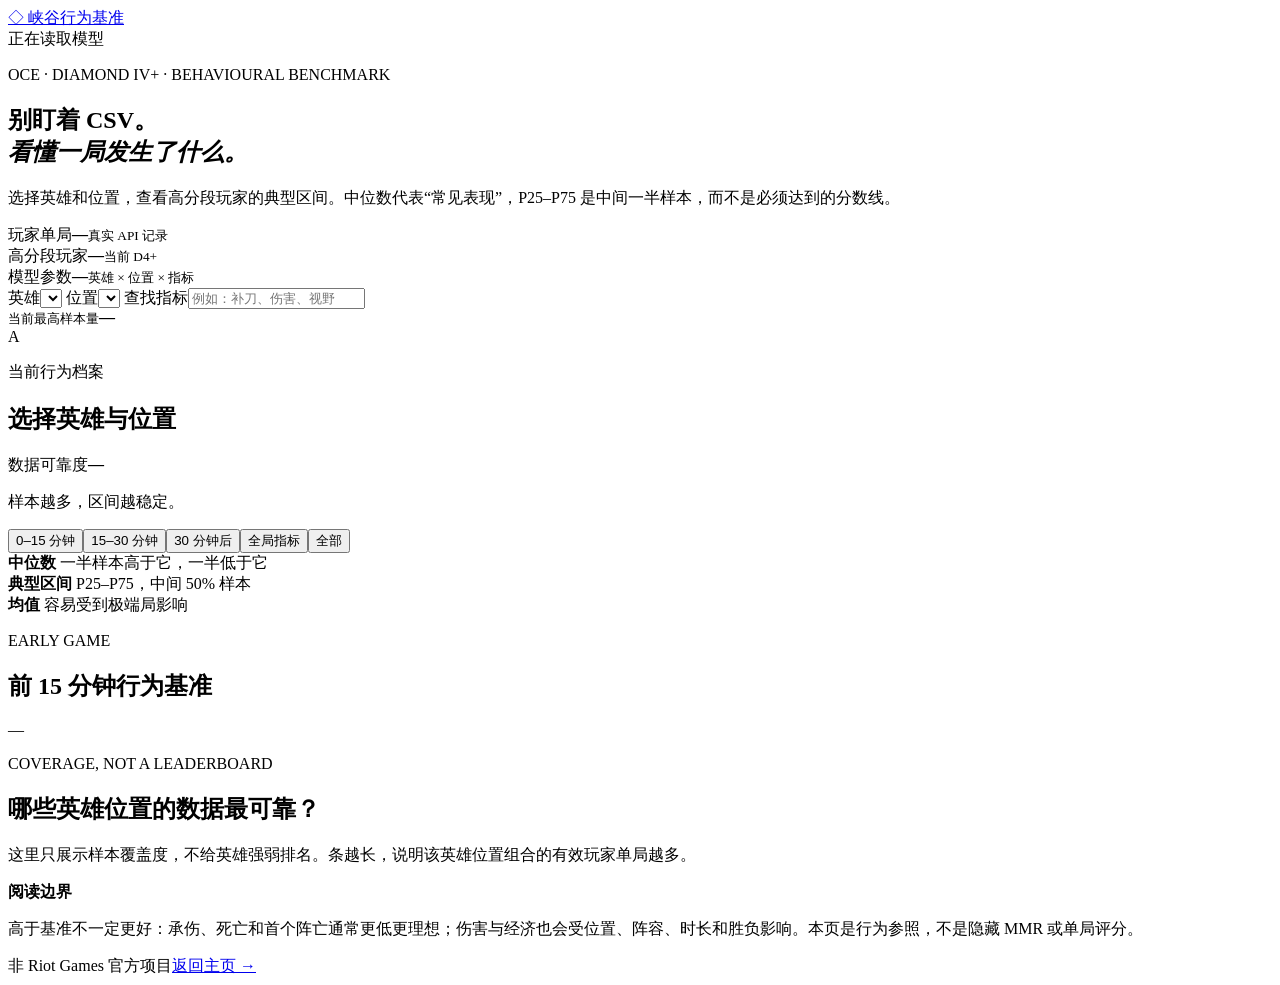
==== index.html @ 9cdf66e7 "Add index.html" ====
<!doctype html>
<html lang="zh-CN">
<head>
  <meta charset="utf-8">
  <meta name="viewport" content="width=device-width, initial-scale=1">
  <meta name="description" content="英雄联盟 OCE 钻石四以上玩家的英雄与位置行为基准可视化。">
  <title>峡谷行为基准｜高分段参数仪表盘</title>
  <link rel="preconnect" href="https://fonts.googleapis.com">
  <link rel="preconnect" href="https://fonts.gstatic.com" crossorigin>
  <link href="https://fonts.googleapis.com/css2?family=Noto+Sans+SC:wght@400;500;600;700;900&family=Space+Grotesk:wght@500;600;700&display=swap" rel="stylesheet">
  <link rel="stylesheet" href="styles.css">
</head>
<body>
  <header class="dash-header">
    <a class="dash-brand" href="#"><span>◇</span> 峡谷行为基准</a>
    <div class="dataset-state"><i></i><span id="datasetState">正在读取模型</span></div>
  </header>
  <main>
    <section class="dash-hero">
      <div>
        <p class="eyebrow">OCE · DIAMOND IV+ · BEHAVIOURAL BENCHMARK</p>
        <h1>别盯着 CSV。<br><em>看懂一局发生了什么。</em></h1>
        <p>选择英雄和位置，查看高分段玩家的典型区间。中位数代表“常见表现”，P25–P75 是中间一半样本，而不是必须达到的分数线。</p>
      </div>
      <div class="hero-stats">
        <article><span>玩家单局</span><strong id="rowCount">—</strong><small>真实 API 记录</small></article>
        <article><span>高分段玩家</span><strong id="playerCount">—</strong><small>当前 D4+</small></article>
        <article><span>模型参数</span><strong id="parameterCount">—</strong><small>英雄 × 位置 × 指标</small></article>
      </div>
    </section>
    <section class="control-shell" aria-label="模型筛选器">
      <label><span>英雄</span><select id="championSelect"></select></label>
      <label><span>位置</span><select id="roleSelect"></select></label>
      <label class="search-field"><span>查找指标</span><input id="metricSearch" type="search" placeholder="例如：补刀、伤害、视野"></label>
      <div class="sample-chip"><small>当前最高样本量</small><b id="sampleCount">—</b></div>
    </section>
    <section class="profile-shell">
      <div class="profile-title"><div class="champion-glyph" id="championGlyph">A</div><div><p>当前行为档案</p><h2 id="profileTitle">选择英雄与位置</h2></div></div>
      <div class="confidence-card"><div><span>数据可靠度</span><b id="confidenceLabel">—</b></div><div class="confidence-track"><i id="confidenceBar"></i></div><p id="confidenceText">样本越多，区间越稳定。</p></div>
      <div class="phase-nav" role="tablist">
        <button class="active" data-phase="early">0–15 分钟</button><button data-phase="mid">15–30 分钟</button><button data-phase="late">30 分钟后</button><button data-phase="global">全局指标</button><button data-phase="all">全部</button>
      </div>
    </section>
    <section class="explain-strip">
      <div><i class="median-key"></i><span><b>中位数</b> 一半样本高于它，一半低于它</span></div>
      <div><i class="range-key"></i><span><b>典型区间</b> P25–P75，中间 50% 样本</span></div>
      <div><i class="mean-key"></i><span><b>均值</b> 容易受到极端局影响</span></div>
    </section>
    <section class="metrics-section">
      <div class="section-head"><div><p class="eyebrow" id="phaseEyebrow">EARLY GAME</p><h2 id="phaseTitle">前 15 分钟行为基准</h2></div><span id="visibleMetricCount">—</span></div>
      <div class="empty-state" id="emptyState" hidden>这个英雄和位置暂时没有足够样本。换一个位置，或继续扩充数据。</div>
      <div class="metric-grid" id="metricGrid"></div>
      <button class="load-more" id="loadMore" type="button" hidden>显示更多指标</button>
    </section>
    <section class="coverage-section">
      <div class="section-head"><div><p class="eyebrow">COVERAGE, NOT A LEADERBOARD</p><h2>哪些英雄位置的数据最可靠？</h2></div></div>
      <p class="coverage-intro">这里只展示样本覆盖度，不给英雄强弱排名。条越长，说明该英雄位置组合的有效玩家单局越多。</p>
      <div class="coverage-list" id="coverageList"></div>
    </section>
    <aside class="boundary-note"><b>阅读边界</b><p>高于基准不一定更好：承伤、死亡和首个阵亡通常更低更理想；伤害与经济也会受位置、阵容、时长和胜负影响。本页是行为参照，不是隐藏 MMR 或单局评分。</p></aside>
  </main>
  <footer><span>非 Riot Games 官方项目</span><a href="https://115581748.github.io/">返回主页 →</a></footer>
  <script src="assets/model-data.js"></script>
  <script src="app.js"></script>
</body>
</html>
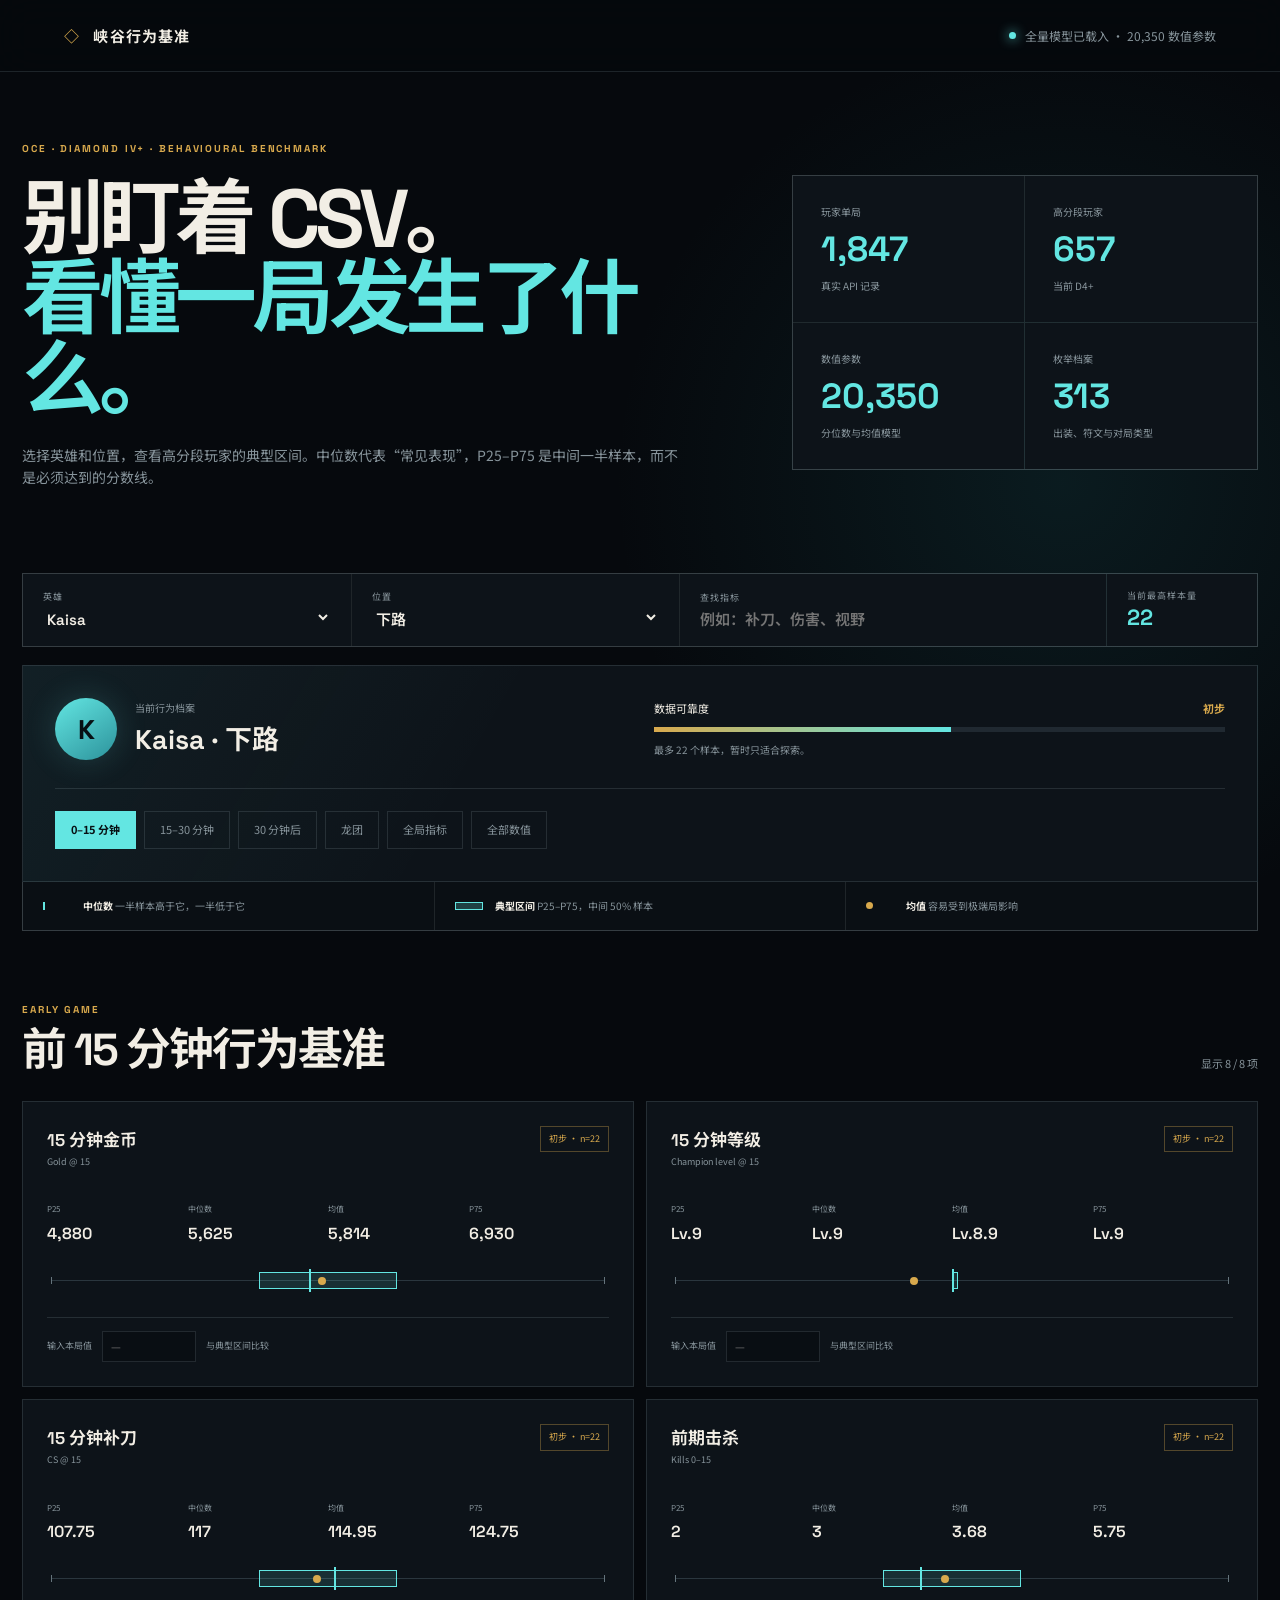
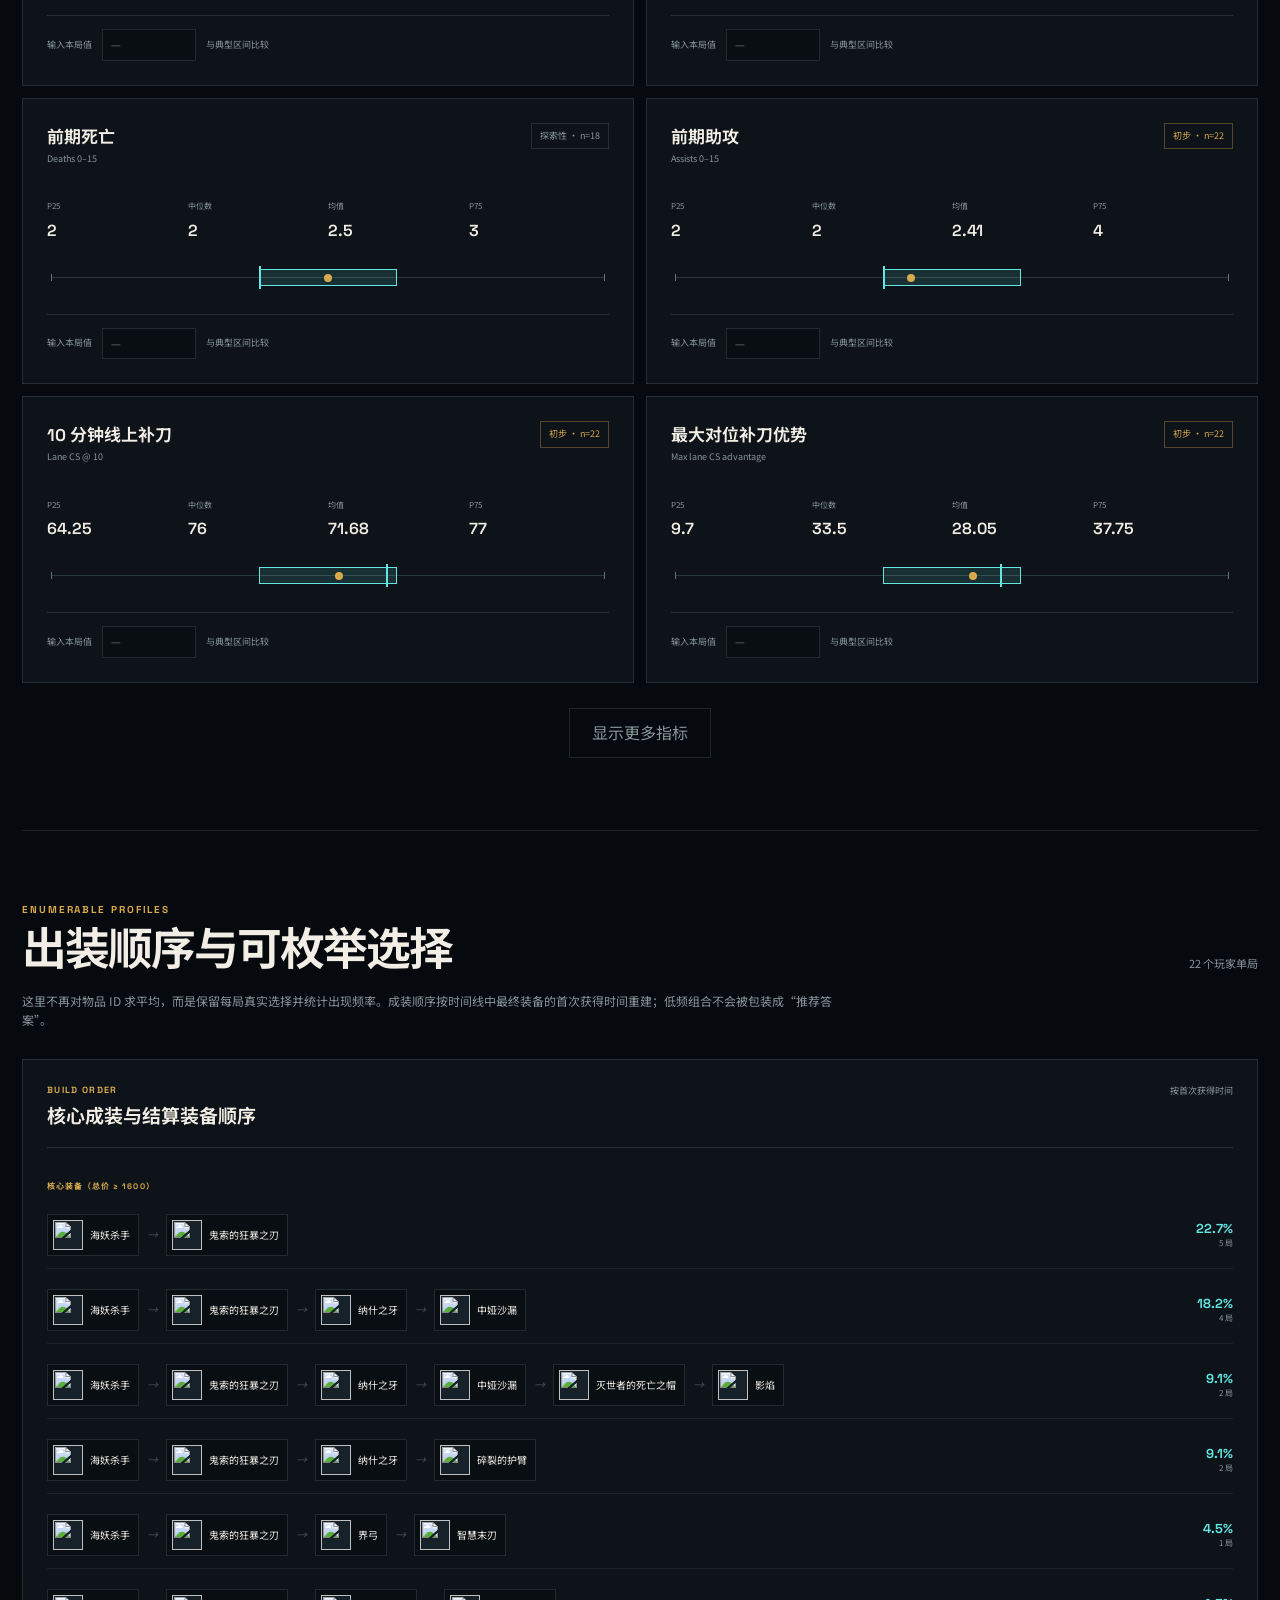
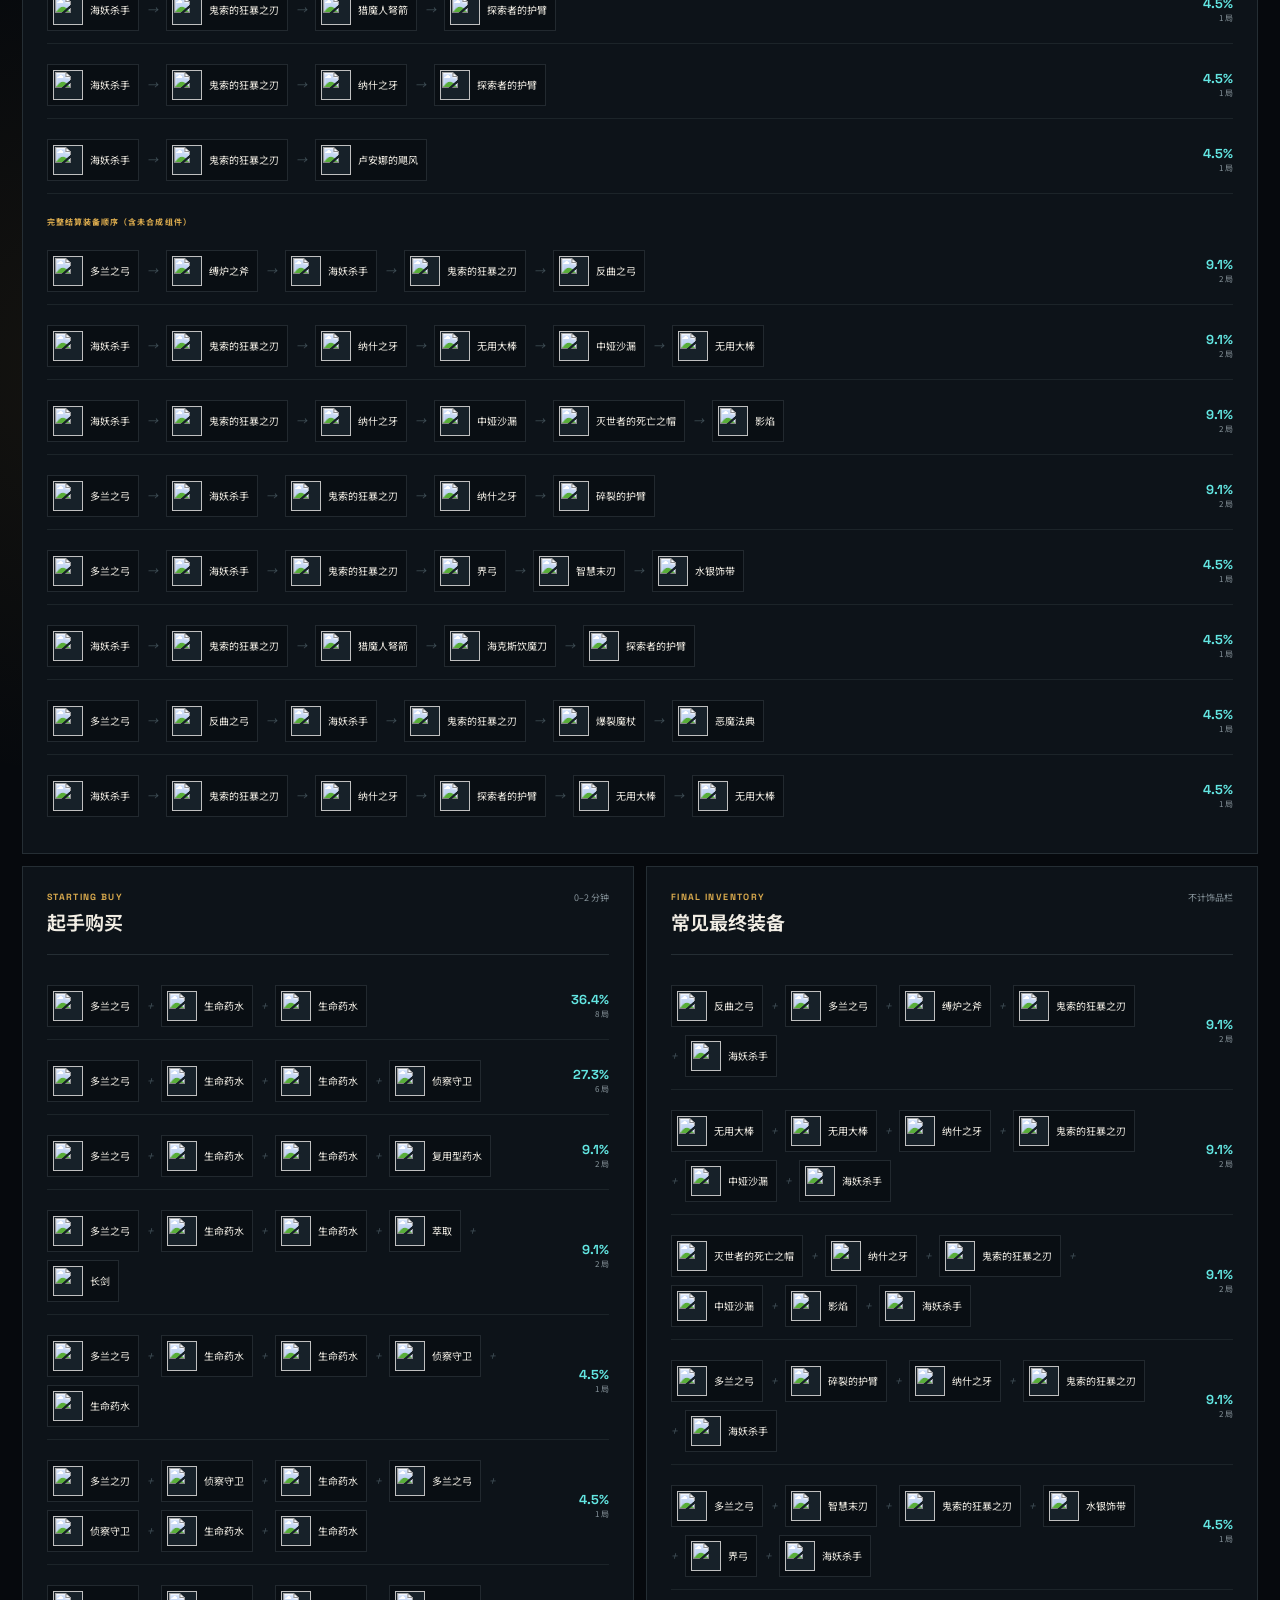
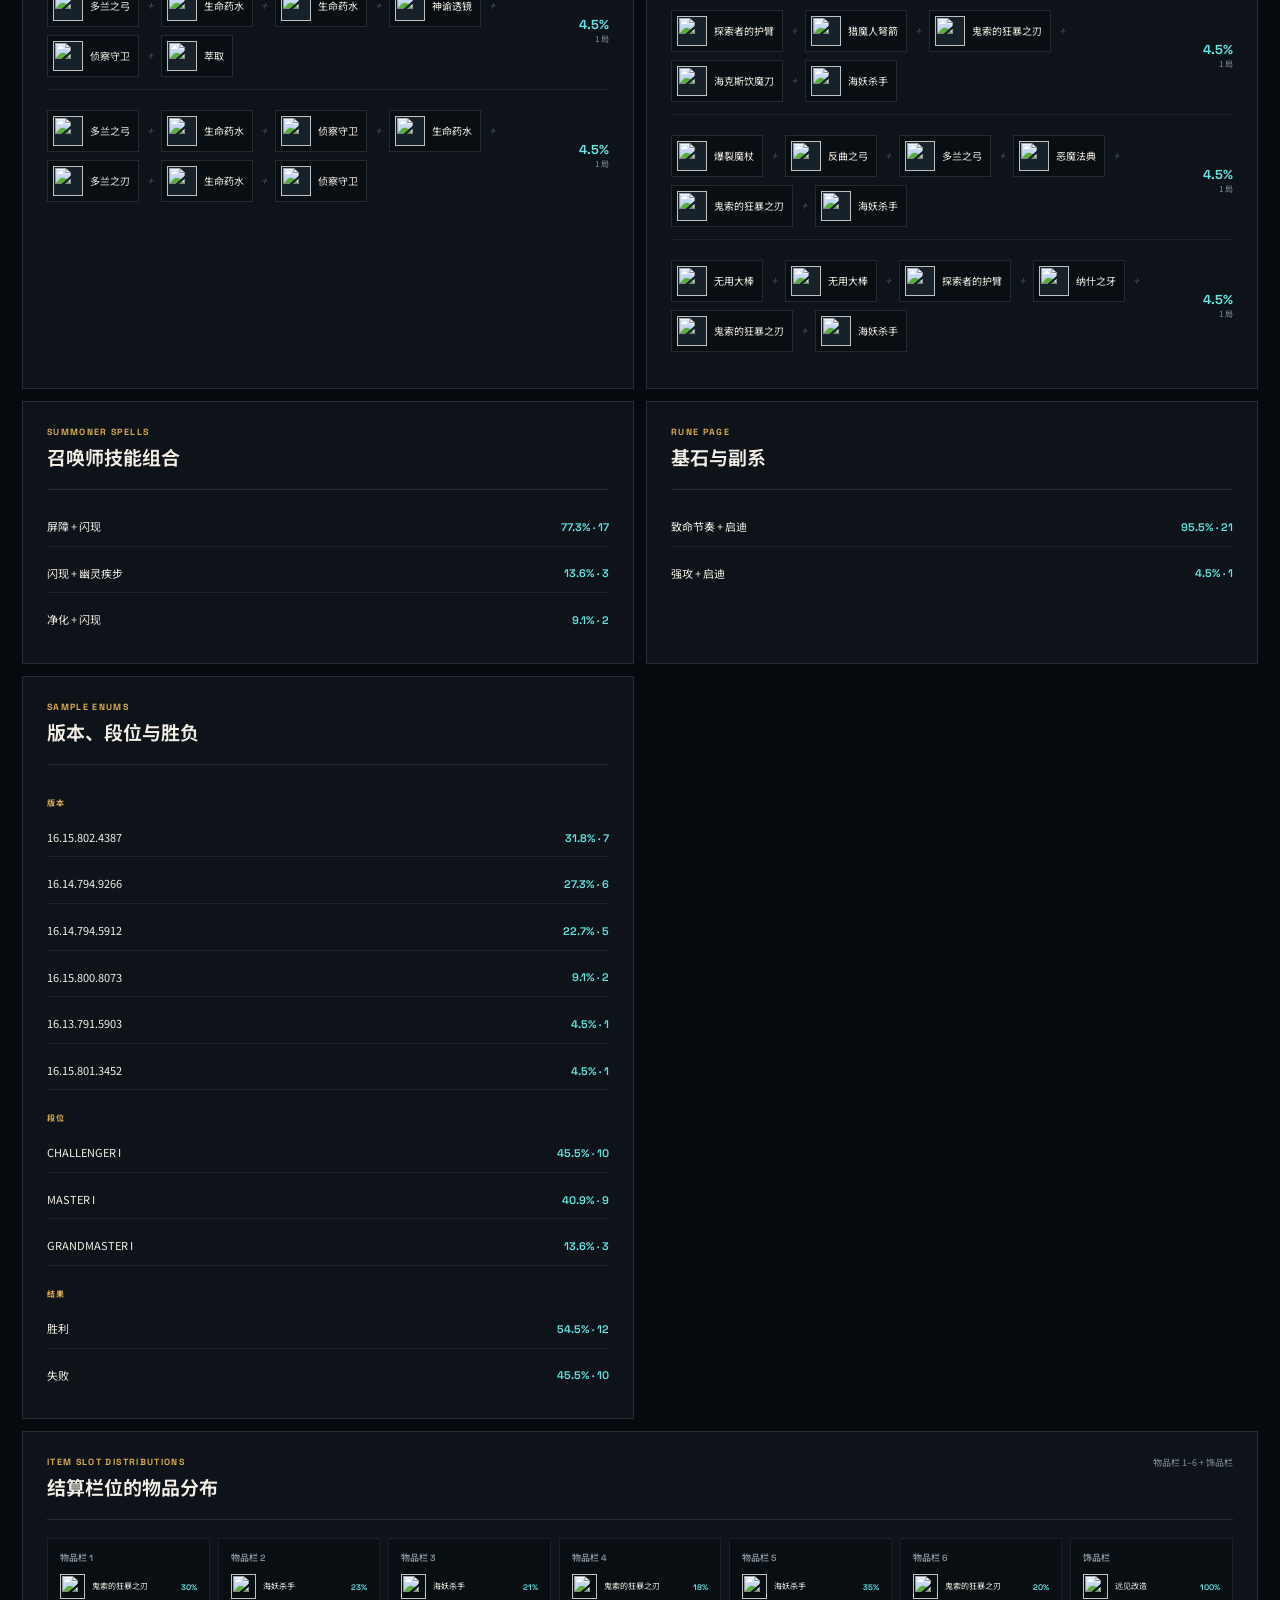
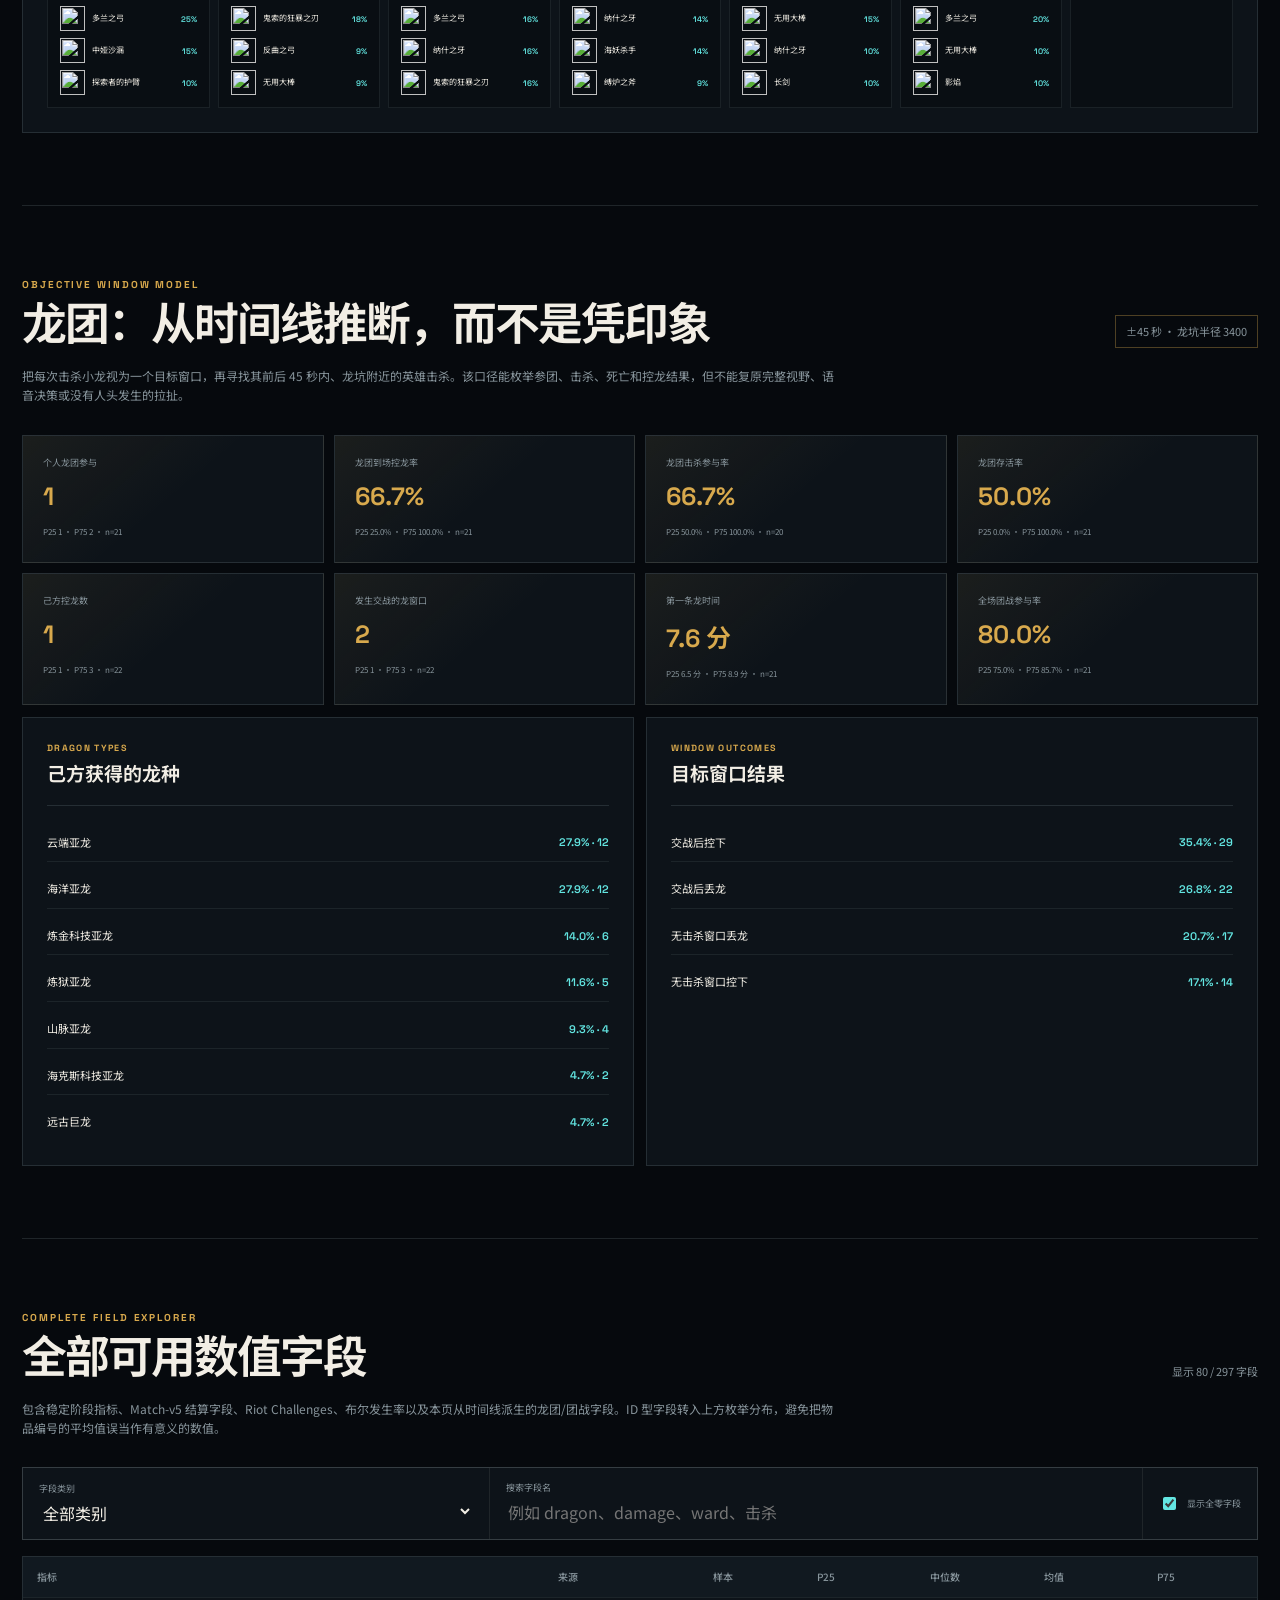
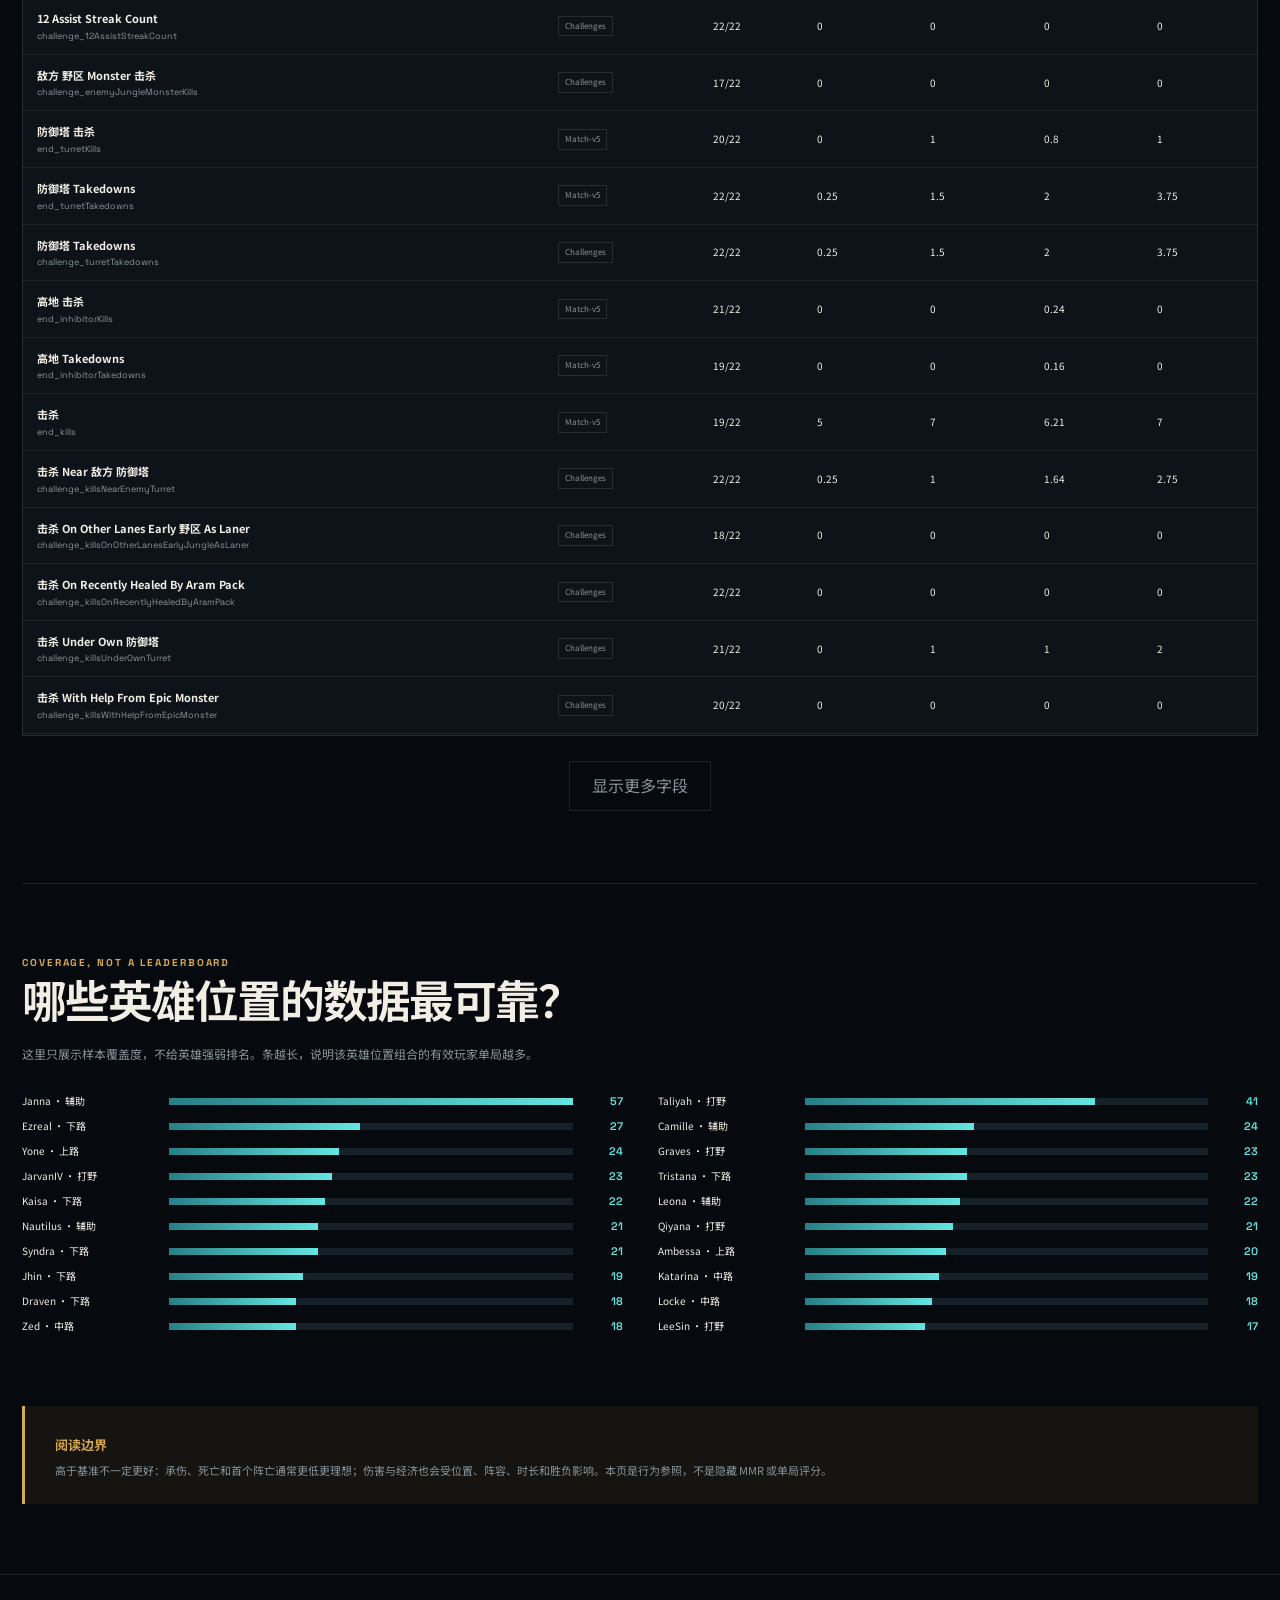
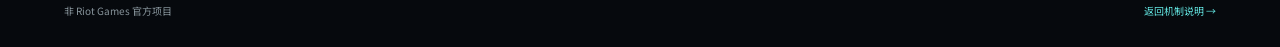
==== commit 9e0a3fd2: "Publish full model dashboard" ====
--- a/index.html
+++ b/index.html
@@ -9,10 +9,11 @@
   <link rel="preconnect" href="https://fonts.gstatic.com" crossorigin>
   <link href="https://fonts.googleapis.com/css2?family=Noto+Sans+SC:wght@400;500;600;700;900&family=Space+Grotesk:wght@500;600;700&display=swap" rel="stylesheet">
   <link rel="stylesheet" href="styles.css">
+  <link rel="stylesheet" href="model-dashboard-extras.css">
 </head>
 <body>
   <header class="dash-header">
-    <a class="dash-brand" href="#"><span>◇</span> 峡谷行为基准</a>
+    <a class="dash-brand" href="index.html"><span>◇</span> 峡谷行为基准</a>
     <div class="dataset-state"><i></i><span id="datasetState">正在读取模型</span></div>
   </header>
   <main>
@@ -25,7 +26,8 @@
       <div class="hero-stats">
         <article><span>玩家单局</span><strong id="rowCount">—</strong><small>真实 API 记录</small></article>
         <article><span>高分段玩家</span><strong id="playerCount">—</strong><small>当前 D4+</small></article>
-        <article><span>模型参数</span><strong id="parameterCount">—</strong><small>英雄 × 位置 × 指标</small></article>
+        <article><span>数值参数</span><strong id="parameterCount">—</strong><small>分位数与均值模型</small></article>
+        <article><span>枚举档案</span><strong id="enumProfileCount">—</strong><small>出装、符文与对局类型</small></article>
       </div>
     </section>
     <section class="control-shell" aria-label="模型筛选器">
@@ -38,7 +40,7 @@
       <div class="profile-title"><div class="champion-glyph" id="championGlyph">A</div><div><p>当前行为档案</p><h2 id="profileTitle">选择英雄与位置</h2></div></div>
       <div class="confidence-card"><div><span>数据可靠度</span><b id="confidenceLabel">—</b></div><div class="confidence-track"><i id="confidenceBar"></i></div><p id="confidenceText">样本越多，区间越稳定。</p></div>
       <div class="phase-nav" role="tablist">
-        <button class="active" data-phase="early">0–15 分钟</button><button data-phase="mid">15–30 分钟</button><button data-phase="late">30 分钟后</button><button data-phase="global">全局指标</button><button data-phase="all">全部</button>
+        <button class="active" data-phase="early">0–15 分钟</button><button data-phase="mid">15–30 分钟</button><button data-phase="late">30 分钟后</button><button data-phase="dragon">龙团</button><button data-phase="global">全局指标</button><button data-phase="all">全部数值</button>
       </div>
     </section>
     <section class="explain-strip">
@@ -52,6 +54,44 @@
       <div class="metric-grid" id="metricGrid"></div>
       <button class="load-more" id="loadMore" type="button" hidden>显示更多指标</button>
     </section>
+    <section class="insight-section build-section" id="builds">
+      <div class="section-head"><div><p class="eyebrow">ENUMERABLE PROFILES</p><h2>出装顺序与可枚举选择</h2></div><span id="enumerableCount">—</span></div>
+      <p class="section-intro">这里不再对物品 ID 求平均，而是保留每局真实选择并统计出现频率。成装顺序按时间线中最终装备的首次获得时间重建；低频组合不会被包装成“推荐答案”。</p>
+      <div class="enumerable-grid">
+        <article class="data-panel panel-wide"><div class="panel-heading"><div><span>BUILD ORDER</span><h3>核心成装与结算装备顺序</h3></div><small>按首次获得时间</small></div><div id="buildOrderPanel" class="sequence-list"></div></article>
+        <article class="data-panel"><div class="panel-heading"><div><span>STARTING BUY</span><h3>起手购买</h3></div><small>0–2 分钟</small></div><div id="starterPanel" class="sequence-list compact"></div></article>
+        <article class="data-panel"><div class="panel-heading"><div><span>FINAL INVENTORY</span><h3>常见最终装备</h3></div><small>不计饰品栏</small></div><div id="finalBuildPanel" class="sequence-list compact"></div></article>
+        <article class="data-panel"><div class="panel-heading"><div><span>SUMMONER SPELLS</span><h3>召唤师技能组合</h3></div></div><div id="summonerPanel" class="choice-list"></div></article>
+        <article class="data-panel"><div class="panel-heading"><div><span>RUNE PAGE</span><h3>基石与副系</h3></div></div><div id="runePanel" class="choice-list"></div></article>
+        <article class="data-panel"><div class="panel-heading"><div><span>SAMPLE ENUMS</span><h3>版本、段位与胜负</h3></div></div><div id="sampleEnumPanel" class="choice-list"></div></article>
+        <article class="data-panel panel-wide"><div class="panel-heading"><div><span>ITEM SLOT DISTRIBUTIONS</span><h3>结算栏位的物品分布</h3></div><small>物品栏 1–6 + 饰品栏</small></div><div id="itemSlotPanel" class="slot-grid"></div></article>
+      </div>
+    </section>
+    <section class="insight-section dragon-section" id="dragon-fights">
+      <div class="section-head"><div><p class="eyebrow">OBJECTIVE WINDOW MODEL</p><h2>龙团：从时间线推断，而不是凭印象</h2></div><span class="method-chip">±45 秒 · 龙坑半径 3400</span></div>
+      <p class="section-intro">把每次击杀小龙视为一个目标窗口，再寻找其前后 45 秒内、龙坑附近的英雄击杀。该口径能枚举参团、击杀、死亡和控龙结果，但不能复原完整视野、语音决策或没有人头发生的拉扯。</p>
+      <div id="dragonStatGrid" class="dragon-stat-grid"></div>
+      <div class="dragon-splits">
+        <article class="data-panel"><div class="panel-heading"><div><span>DRAGON TYPES</span><h3>己方获得的龙种</h3></div></div><div id="dragonTypePanel" class="choice-list"></div></article>
+        <article class="data-panel"><div class="panel-heading"><div><span>WINDOW OUTCOMES</span><h3>目标窗口结果</h3></div></div><div id="dragonOutcomePanel" class="choice-list"></div></article>
+      </div>
+    </section>
+    <section class="insight-section all-data-section" id="all-data">
+      <div class="section-head"><div><p class="eyebrow">COMPLETE FIELD EXPLORER</p><h2>全部可用数值字段</h2></div><span id="allMetricCount">—</span></div>
+      <p class="section-intro">包含稳定阶段指标、Match-v5 结算字段、Riot Challenges、布尔发生率以及本页从时间线派生的龙团/团战字段。ID 型字段转入上方枚举分布，避免把物品编号的平均值误当作有意义的数值。</p>
+      <div class="all-data-controls">
+        <label><span>字段类别</span><select id="metricCategory"></select></label>
+        <label><span>搜索字段名</span><input id="allMetricSearch" type="search" placeholder="例如 dragon、damage、ward、击杀"></label>
+        <label class="zero-toggle"><input id="showZeroMetrics" type="checkbox" checked><span>显示全零字段</span></label>
+      </div>
+      <div class="data-table-wrap">
+        <table class="data-table">
+          <thead><tr><th>指标</th><th>来源</th><th>样本</th><th>P25</th><th>中位数</th><th>均值</th><th>P75</th></tr></thead>
+          <tbody id="allMetricRows"></tbody>
+        </table>
+      </div>
+      <button class="load-more" id="allMetricMore" type="button" hidden>显示更多字段</button>
+    </section>
     <section class="coverage-section">
       <div class="section-head"><div><p class="eyebrow">COVERAGE, NOT A LEADERBOARD</p><h2>哪些英雄位置的数据最可靠？</h2></div></div>
       <p class="coverage-intro">这里只展示样本覆盖度，不给英雄强弱排名。条越长，说明该英雄位置组合的有效玩家单局越多。</p>
@@ -59,8 +99,9 @@
     </section>
     <aside class="boundary-note"><b>阅读边界</b><p>高于基准不一定更好：承伤、死亡和首个阵亡通常更低更理想；伤害与经济也会受位置、阵容、时长和胜负影响。本页是行为参照，不是隐藏 MMR 或单局评分。</p></aside>
   </main>
-  <footer><span>非 Riot Games 官方项目</span><a href="https://115581748.github.io/">返回主页 →</a></footer>
+  <footer><span>非 Riot Games 官方项目</span><a href="index.html">返回机制说明 →</a></footer>
   <script src="assets/model-data.js"></script>
+  <script src="assets/model-extras.js"></script>
   <script src="app.js"></script>
 </body>
 </html>
--- a/styles.css
+++ b/styles.css
@@ -0,0 +1 @@
+:root{--bg:#06090d;--panel:#0d1319;--ink:#f2eee5;--muted:#87949b;--line:rgba(199,222,226,.13);--cyan:#63e6e2;--gold:#d8a94d;--display:"Space Grotesk","Noto Sans SC",sans-serif;--body:"Noto Sans SC",sans-serif}*{box-sizing:border-box}html{scroll-behavior:smooth}body{margin:0;background:radial-gradient(circle at 83% 5%,rgba(30,110,115,.18),transparent 28rem),radial-gradient(circle at 8% 37%,rgba(198,143,46,.08),transparent 26rem),var(--bg);color:var(--ink);font-family:var(--body);line-height:1.6}button,input,select{font:inherit;color:inherit}a{color:inherit;text-decoration:none}.dash-header{height:72px;display:flex;align-items:center;justify-content:space-between;padding:0 clamp(22px,5vw,76px);border-bottom:1px solid var(--line);background:rgba(6,9,13,.82);backdrop-filter:blur(18px);position:sticky;top:0;z-index:20}.dash-brand{font:700 15px var(--display);letter-spacing:.08em}.dash-brand span{color:var(--gold);margin-right:8px}.dataset-state{display:flex;align-items:center;gap:9px;color:var(--muted);font-size:12px}.dataset-state i{width:7px;height:7px;background:var(--cyan);border-radius:50%;box-shadow:0 0 12px var(--cyan)}main{width:min(1280px,calc(100% - 44px));margin:auto}.dash-hero{min-height:440px;display:grid;grid-template-columns:1.2fr .8fr;align-items:center;gap:70px;padding:70px 0}.eyebrow{margin:0;color:var(--gold);font:700 10px var(--display);letter-spacing:.19em}.dash-hero h1{font:650 clamp(3.2rem,6.4vw,6.8rem)/.98 var(--display);letter-spacing:-.065em;margin:24px 0}.dash-hero h1 em{color:var(--cyan);font-style:normal}.dash-hero>div>p:last-child{max-width:660px;color:var(--muted);font-size:14px}.hero-stats{display:grid;grid-template-columns:repeat(2,1fr);gap:1px;background:var(--line);border:1px solid var(--line)}.hero-stats article{padding:28px;background:var(--panel)}.hero-stats article:last-child{grid-column:1/-1}.hero-stats span,.hero-stats small{display:block;color:var(--muted);font-size:10px}.hero-stats strong{display:block;margin:7px 0;color:var(--cyan);font:650 35px var(--display)}.control-shell{display:grid;grid-template-columns:1fr 1fr 1.3fr auto;gap:1px;background:var(--line);border:1px solid var(--line)}.control-shell label,.sample-chip{display:flex;flex-direction:column;justify-content:center;background:var(--panel);padding:15px 20px}.control-shell label span,.sample-chip small{color:var(--muted);font-size:9px;letter-spacing:.12em;text-transform:uppercase}.control-shell select,.control-shell input{width:100%;border:0;outline:0;background:transparent;font:600 15px var(--display);padding:5px 0 0}.control-shell select option{background:var(--panel)}.sample-chip{min-width:150px}.sample-chip b{color:var(--cyan);font:650 22px var(--display)}.profile-shell{margin-top:18px;border:1px solid var(--line);background:linear-gradient(120deg,rgba(99,230,226,.06),transparent 38%),var(--panel);display:grid;grid-template-columns:1fr 1fr;gap:28px;padding:32px}.profile-title{display:flex;align-items:center;gap:18px}.champion-glyph{width:62px;height:62px;border-radius:50%;display:grid;place-items:center;color:#071013;background:linear-gradient(145deg,var(--cyan),#2c929b);font:800 27px var(--display);box-shadow:0 0 32px rgba(99,230,226,.18)}.profile-title p{margin:0;color:var(--muted);font-size:10px}.profile-title h2{font:650 27px var(--display);margin:2px 0}.confidence-card{align-self:center}.confidence-card>div:first-child{display:flex;justify-content:space-between;font-size:11px}.confidence-card b{color:var(--gold)}.confidence-track{height:5px;background:#202931;margin:10px 0}.confidence-track i{display:block;width:0;height:100%;background:linear-gradient(90deg,var(--gold),var(--cyan));transition:width .4s}.confidence-card p{margin:0;color:var(--muted);font-size:10px}.phase-nav{grid-column:1/-1;display:flex;gap:8px;flex-wrap:wrap;border-top:1px solid var(--line);padding-top:22px}.phase-nav button{border:1px solid var(--line);background:transparent;color:var(--muted);padding:9px 15px;cursor:pointer;font-size:11px}.phase-nav button.active{color:#071013;border-color:var(--cyan);background:var(--cyan);font-weight:700}.explain-strip{display:grid;grid-template-columns:repeat(3,1fr);gap:1px;background:var(--line);border:1px solid var(--line);border-top:0}.explain-strip>div{background:#0a0f14;padding:16px 20px;display:flex;align-items:center;gap:12px;color:var(--muted);font-size:10px}.explain-strip b{color:var(--ink)}.explain-strip i{width:28px;height:8px;display:block;position:relative}.median-key{border-left:2px solid var(--cyan)}.range-key{background:rgba(99,230,226,.24);border:1px solid var(--cyan)}.mean-key:after{content:"";position:absolute;width:7px;height:7px;border-radius:50%;background:var(--gold)}.metrics-section,.coverage-section{padding:72px 0}.section-head{display:flex;align-items:end;justify-content:space-between;margin-bottom:28px}.section-head h2{font:650 clamp(2rem,3.5vw,3.6rem)/1.05 var(--display);letter-spacing:-.045em;margin:10px 0 0}.section-head>span{color:var(--muted);font-size:11px}.metric-grid{display:grid;grid-template-columns:repeat(2,1fr);gap:12px}.metric-card{border:1px solid var(--line);background:var(--panel);padding:24px;min-height:230px}.metric-top{display:flex;justify-content:space-between;gap:15px}.metric-top h3{margin:0;font:650 17px var(--display)}.metric-top p{margin:4px 0 0;color:var(--muted);font-size:9px}.sample-grade{height:max-content;border:1px solid var(--line);padding:5px 8px;color:var(--muted);font-size:9px}.sample-grade.good{color:var(--cyan);border-color:rgba(99,230,226,.35)}.sample-grade.medium{color:var(--gold);border-color:rgba(216,169,77,.35)}.numbers{display:grid;grid-template-columns:repeat(4,1fr);margin:24px 0 18px}.numbers span{color:var(--muted);font-size:8px;text-transform:uppercase}.numbers b{display:block;font:600 16px var(--display);margin-top:4px}.boxplot{position:relative;height:38px;margin:4px 4px 17px}.boxplot:before{content:"";position:absolute;left:0;right:0;top:18px;height:1px;background:#2a363e}.whisker{position:absolute;top:15px;height:7px;border-left:1px solid #65747c;border-right:1px solid #65747c}.iqr-box{position:absolute;top:10px;height:17px;border:1px solid var(--cyan);background:rgba(99,230,226,.13)}.median-line{position:absolute;top:7px;height:23px;border-left:2px solid var(--cyan)}.mean-dot{position:absolute;top:15px;width:8px;height:8px;border-radius:50%;background:var(--gold);transform:translateX(-50%)}.compare-row{display:flex;align-items:center;gap:10px;border-top:1px solid var(--line);padding-top:13px}.compare-row label{color:var(--muted);font-size:9px;white-space:nowrap}.compare-row input{width:94px;border:1px solid var(--line);background:#090e13;padding:6px 8px;outline:0;font-size:11px}.compare-result{font-size:9px;color:var(--muted)}.compare-result.typical{color:var(--cyan)}.load-more{display:block;margin:25px auto 0;padding:11px 22px;border:1px solid var(--line);background:transparent;color:var(--muted);cursor:pointer}.empty-state{border:1px dashed var(--line);padding:50px;text-align:center;color:var(--muted)}.coverage-section{border-top:1px solid var(--line)}.coverage-intro{color:var(--muted);font-size:12px;max-width:620px;margin:-10px 0 30px}.coverage-list{display:grid;grid-template-columns:repeat(2,1fr);gap:9px 35px}.coverage-row{display:grid;grid-template-columns:135px 1fr 38px;align-items:center;gap:12px;font-size:10px}.coverage-row span{white-space:nowrap;overflow:hidden;text-overflow:ellipsis}.coverage-track{height:7px;background:#152028}.coverage-track i{display:block;height:100%;background:linear-gradient(90deg,#277f86,var(--cyan))}.coverage-row b{text-align:right;color:var(--cyan);font:600 11px var(--display)}.boundary-note{margin-bottom:70px;padding:25px 30px;border-left:3px solid var(--gold);background:rgba(216,169,77,.07)}.boundary-note b{color:var(--gold);font:650 13px var(--display)}.boundary-note p{color:var(--muted);font-size:11px;margin:5px 0 0}footer{display:flex;justify-content:space-between;padding:28px clamp(22px,5vw,76px);border-top:1px solid var(--line);color:var(--muted);font-size:10px}footer a{color:var(--cyan)}@media(max-width:800px){main{width:min(100% - 28px,1280px)}.dash-hero{grid-template-columns:1fr;padding:55px 0;gap:30px}.control-shell{grid-template-columns:1fr 1fr}.profile-shell{grid-template-columns:1fr}.confidence-card,.phase-nav{grid-column:1}.metric-grid,.coverage-list,.explain-strip{grid-template-columns:1fr}.explain-strip{display:none}.numbers b{font-size:13px}.dash-header{padding:0 16px}.dataset-state span{display:none}}@media(max-width:520px){.dash-hero h1{font-size:3rem}.hero-stats{grid-template-columns:1fr}.hero-stats article:last-child{grid-column:auto}.control-shell{grid-template-columns:1fr}.sample-chip{min-width:0}.profile-shell{padding:23px}.metric-card{padding:19px}.coverage-row{grid-template-columns:110px 1fr 32px}}
--- a/model-dashboard-extras.css
+++ b/model-dashboard-extras.css
@@ -0,0 +1,58 @@
+.hero-stats article:last-child{grid-column:auto}
+.insight-section{padding:72px 0;border-top:1px solid var(--line)}
+.section-intro{max-width:820px;margin:-10px 0 30px;color:var(--muted);font-size:12px}
+.enumerable-grid{display:grid;grid-template-columns:repeat(2,minmax(0,1fr));gap:12px}
+.data-panel{min-width:0;border:1px solid var(--line);background:var(--panel);padding:24px}
+.panel-wide{grid-column:1/-1}
+.panel-heading{display:flex;align-items:flex-start;justify-content:space-between;gap:20px;padding-bottom:18px;border-bottom:1px solid var(--line)}
+.panel-heading span{display:block;color:var(--gold);font:700 9px var(--display);letter-spacing:.15em}
+.panel-heading h3{margin:5px 0 0;font:650 19px var(--display)}
+.panel-heading small{color:var(--muted);font-size:9px}
+.sequence-list,.choice-list{display:grid;gap:8px;margin-top:18px}
+.sequence-row{display:grid;grid-template-columns:minmax(0,1fr) auto;align-items:center;gap:16px;padding:12px 0;border-bottom:1px solid rgba(199,222,226,.08)}
+.sequence-row:last-child,.choice-row:last-child{border-bottom:0}
+.item-chain{display:flex;align-items:center;gap:8px;min-width:0;flex-wrap:wrap}
+.item-card{display:inline-flex;align-items:center;gap:7px;padding:5px 8px 5px 5px;border:1px solid var(--line);background:#090e13;min-width:0}
+.item-card img{width:30px;height:30px;object-fit:cover;background:#172129}
+.item-card span{max-width:130px;overflow:hidden;text-overflow:ellipsis;white-space:nowrap;font-size:10px}
+.item-arrow{color:#43525a;font-size:11px}
+.frequency{min-width:72px;text-align:right}
+.frequency b{display:block;color:var(--cyan);font:650 13px var(--display)}
+.frequency small{display:block;color:var(--muted);font-size:8px}
+.choice-row{display:grid;grid-template-columns:minmax(0,1fr) auto;align-items:center;gap:12px;padding:10px 0;border-bottom:1px solid rgba(199,222,226,.08)}
+.choice-row span{font-size:11px;overflow-wrap:anywhere}
+.choice-row b{color:var(--cyan);font:600 11px var(--display)}
+.choice-subhead{margin:14px 0 3px;color:var(--gold);font:700 8px var(--display);letter-spacing:.13em;text-transform:uppercase}
+.slot-grid{display:grid;grid-template-columns:repeat(7,minmax(0,1fr));gap:8px;margin-top:18px}
+.slot-column{min-width:0;padding:12px;border:1px solid rgba(199,222,226,.09);background:#090e13}
+.slot-column h4{margin:0 0 10px;color:var(--muted);font:600 9px var(--display)}
+.slot-item{display:flex;align-items:center;gap:7px;margin-top:7px}.slot-item img{width:25px;height:25px}.slot-item span{min-width:0;overflow:hidden;text-overflow:ellipsis;white-space:nowrap;font-size:8px}.slot-item b{margin-left:auto;color:var(--cyan);font:600 8px var(--display)}
+.empty-panel{padding:24px 0;color:var(--muted);font-size:11px}
+.method-chip{border:1px solid rgba(216,169,77,.35);padding:7px 10px;color:var(--gold);font-size:9px}
+.dragon-stat-grid{display:grid;grid-template-columns:repeat(4,1fr);gap:10px}
+.dragon-stat{border:1px solid var(--line);background:linear-gradient(140deg,rgba(216,169,77,.07),transparent 50%),var(--panel);padding:20px}
+.dragon-stat span{display:block;color:var(--muted);font-size:9px}
+.dragon-stat strong{display:block;margin:10px 0 4px;color:var(--gold);font:650 25px var(--display)}
+.dragon-stat small{color:var(--muted);font-size:8px}
+.dragon-splits{display:grid;grid-template-columns:1fr 1fr;gap:12px;margin-top:12px}
+.all-data-controls{display:grid;grid-template-columns:1fr 1.4fr auto;gap:1px;margin-bottom:16px;border:1px solid var(--line);background:var(--line)}
+.all-data-controls label{display:flex;flex-direction:column;justify-content:center;padding:13px 16px;background:var(--panel)}
+.all-data-controls label>span{color:var(--muted);font-size:9px}
+.all-data-controls select,.all-data-controls input{border:0;outline:0;background:transparent;padding-top:4px}
+.all-data-controls select option{background:var(--panel)}
+.all-data-controls .zero-toggle{flex-direction:row;align-items:center;gap:8px;white-space:nowrap}
+.zero-toggle input{accent-color:var(--cyan)}
+.data-table-wrap{overflow:auto;max-height:780px;border:1px solid var(--line);background:var(--panel)}
+.data-table{width:100%;border-collapse:collapse;font-size:10px}
+.data-table th{position:sticky;top:0;z-index:2;padding:12px 14px;text-align:left;background:#111920;color:var(--muted);font-weight:500;white-space:nowrap}
+.data-table td{padding:12px 14px;border-top:1px solid rgba(199,222,226,.08);white-space:nowrap}
+.data-table tr:hover td{background:rgba(99,230,226,.035)}
+.metric-name-cell{min-width:260px}
+.metric-name-cell b{display:block;font-size:11px}
+.metric-name-cell code{display:block;color:var(--muted);font:9px var(--display);margin-top:2px}
+.source-pill{display:inline-block;padding:3px 6px;border:1px solid var(--line);color:var(--muted);font-size:8px}
+.all-data-section .load-more{margin-bottom:0}
+@media(max-width:1000px){.dragon-stat-grid{grid-template-columns:repeat(2,1fr)}}
+@media(max-width:1000px){.slot-grid{grid-template-columns:repeat(4,minmax(0,1fr))}}
+@media(max-width:800px){.enumerable-grid,.dragon-splits{grid-template-columns:1fr}.panel-wide{grid-column:auto}.all-data-controls{grid-template-columns:1fr}.data-table-wrap{max-height:650px}.dragon-stat-grid{grid-template-columns:1fr 1fr}.slot-grid{grid-template-columns:repeat(2,minmax(0,1fr))}}
+@media(max-width:520px){.dragon-stat-grid{grid-template-columns:1fr}.item-card span{max-width:90px}.data-panel{padding:18px}.metric-name-cell{min-width:210px}}
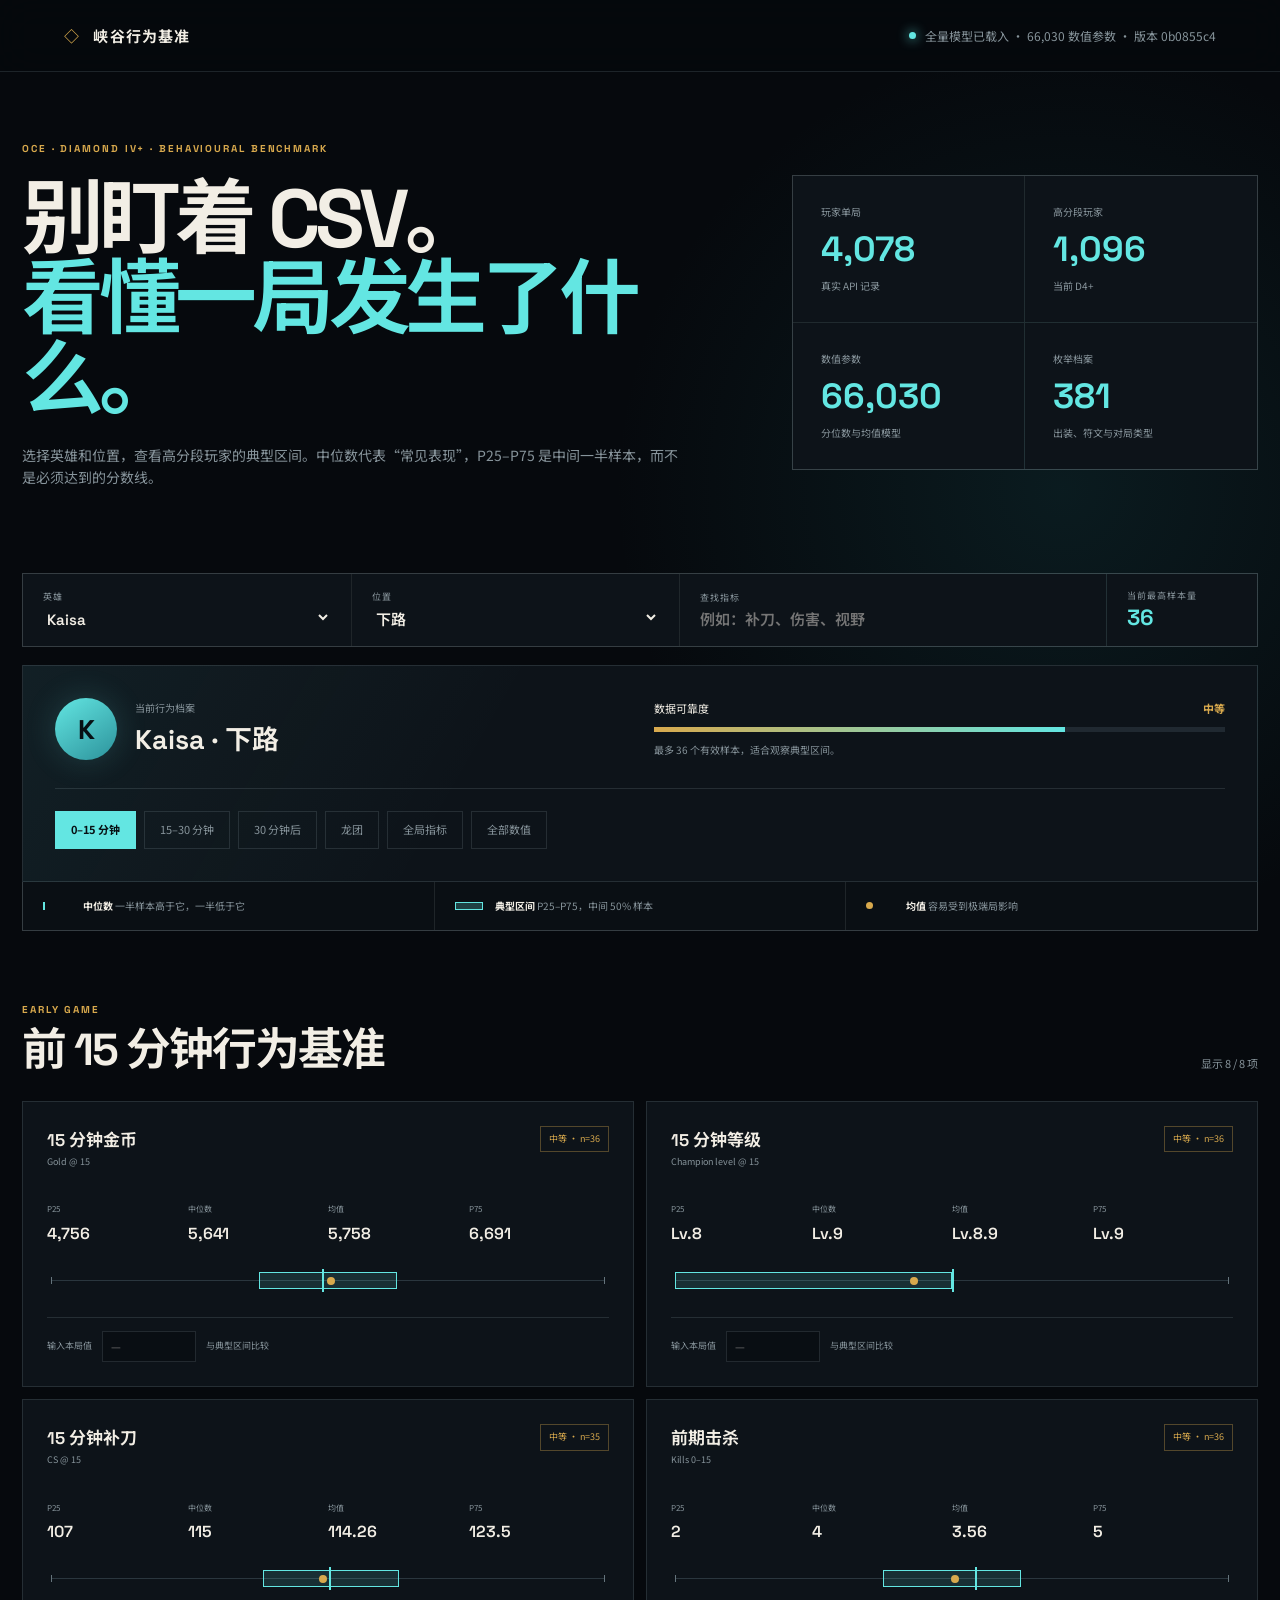
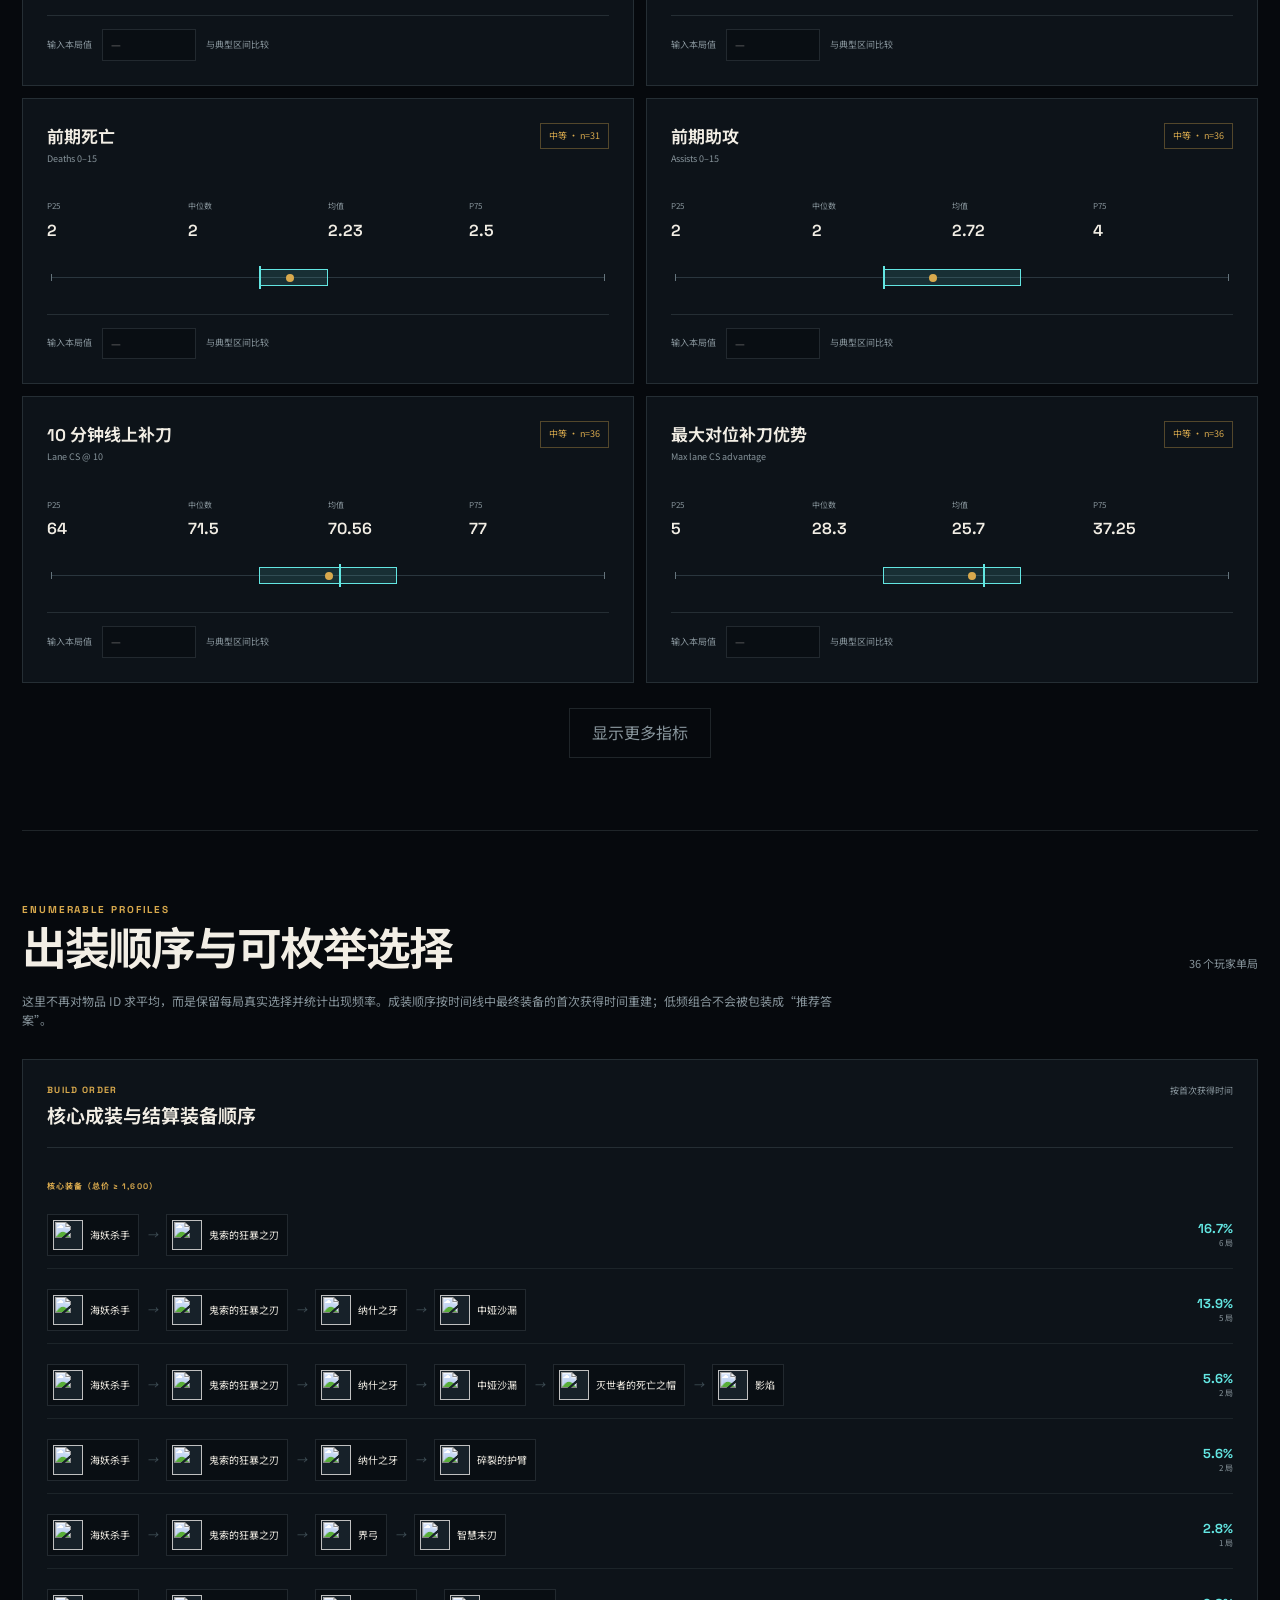
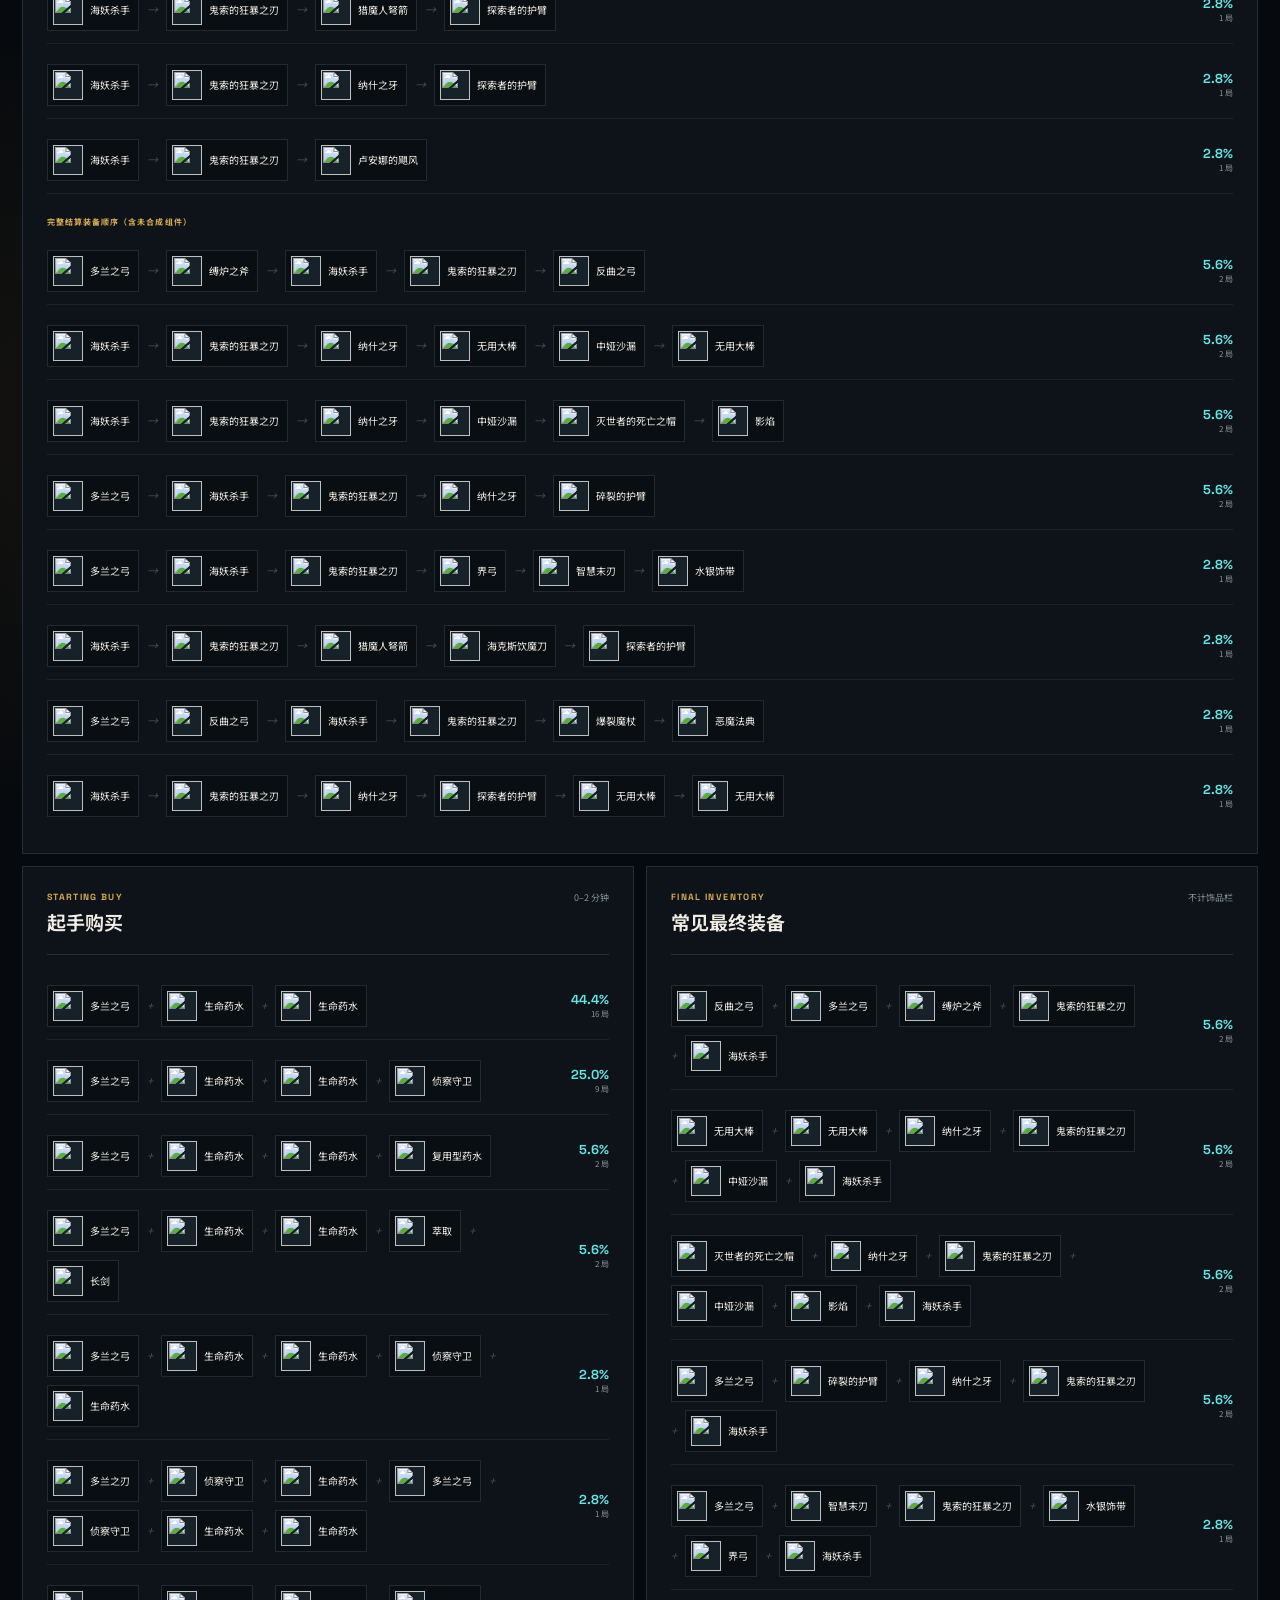
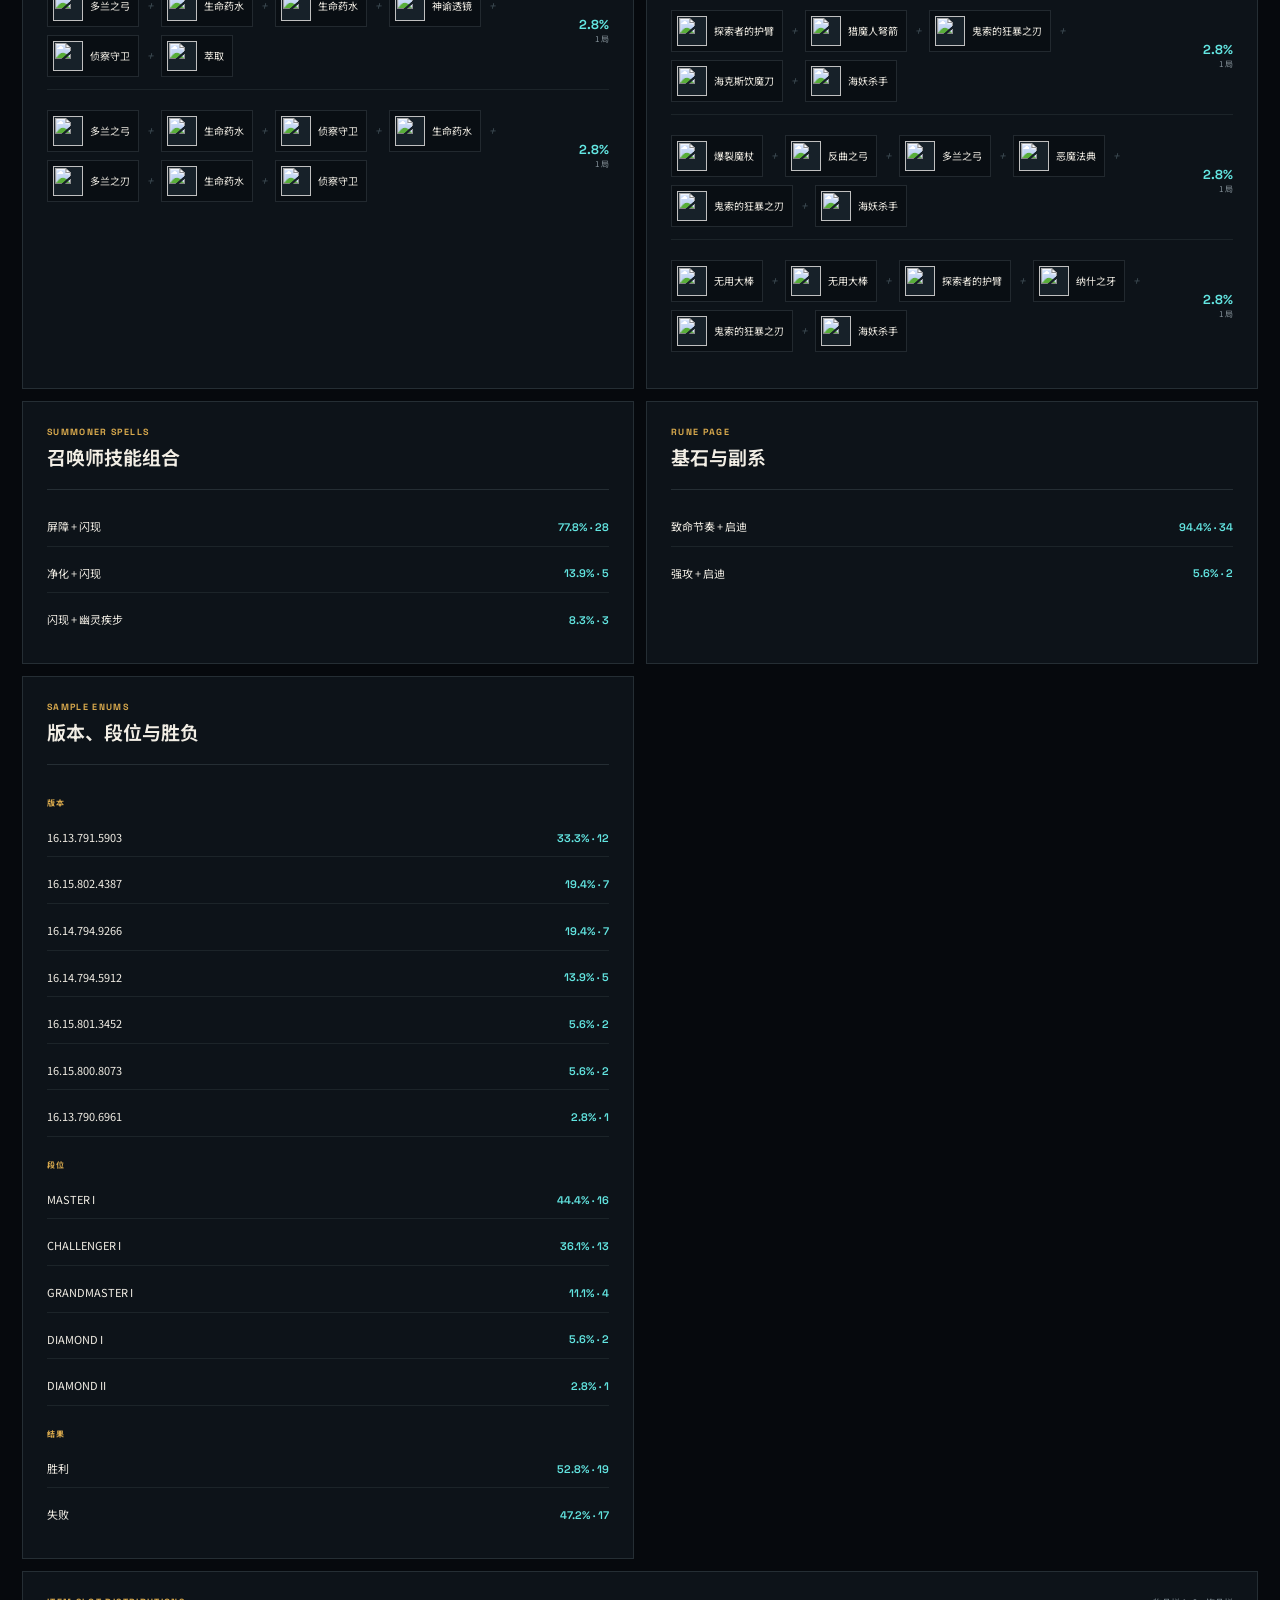
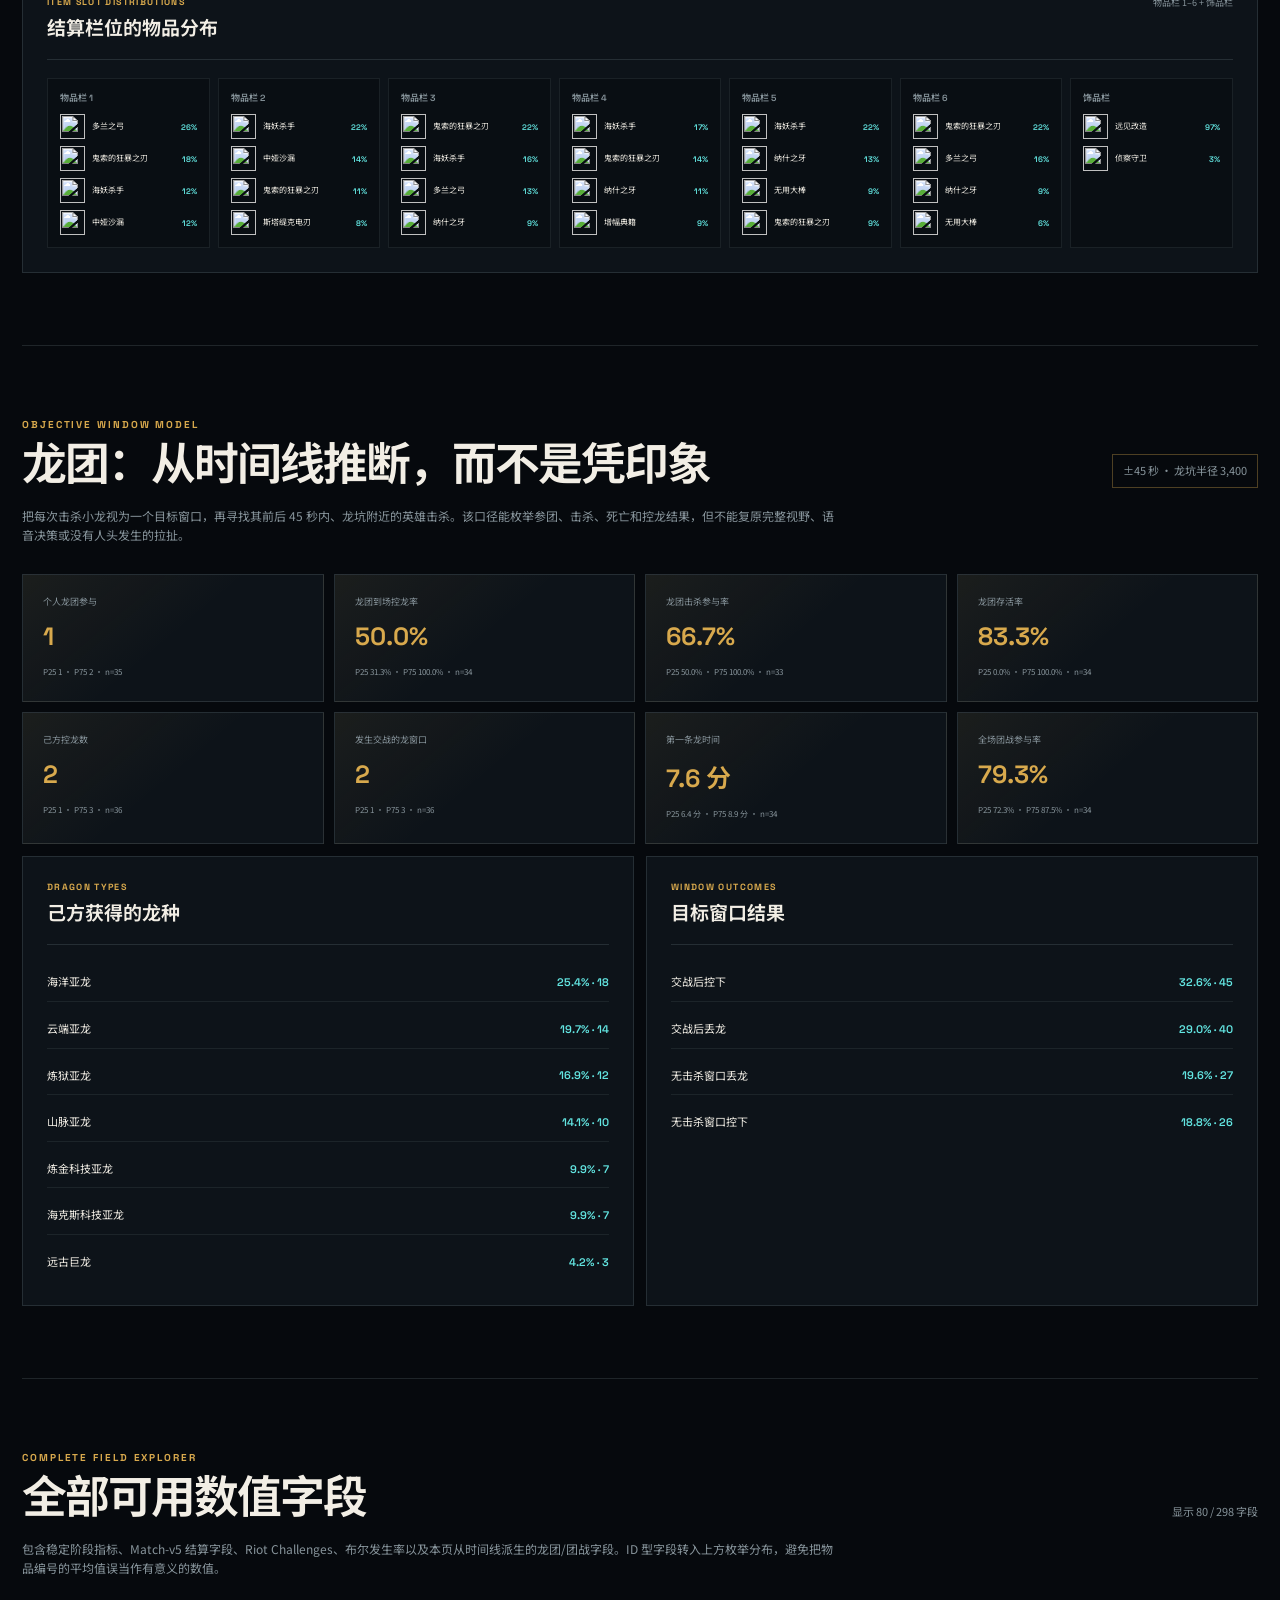
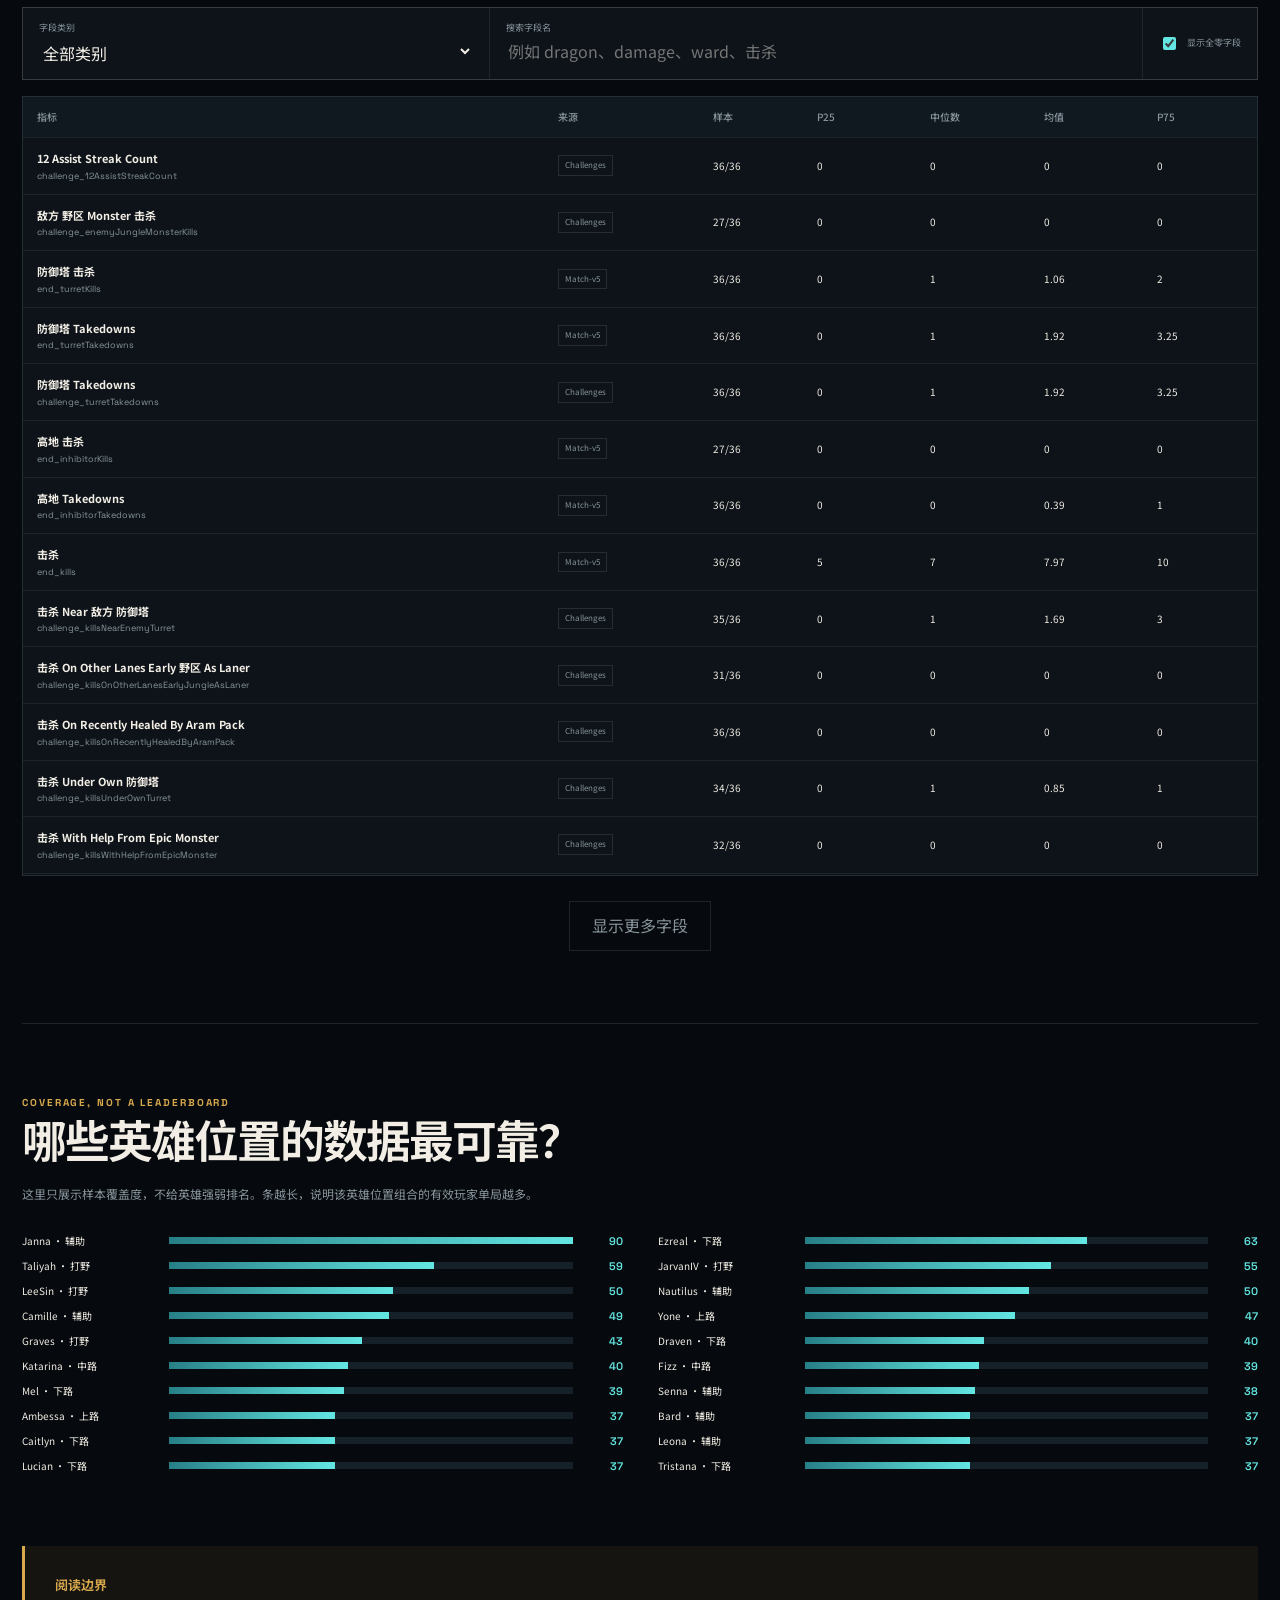
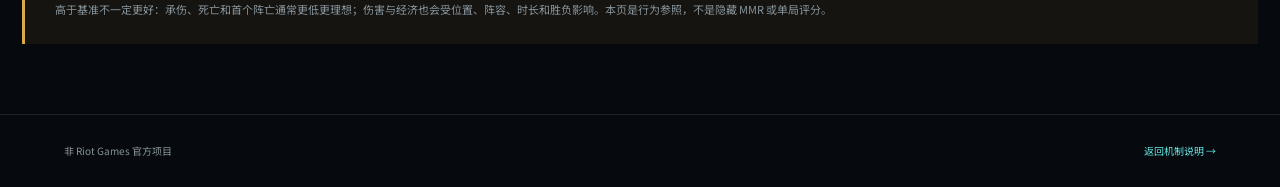
==== commit 4a162873: "Parameterize dashboard data refresh" ====
--- a/index.html
+++ b/index.html
@@ -68,7 +68,7 @@
       </div>
     </section>
     <section class="insight-section dragon-section" id="dragon-fights">
-      <div class="section-head"><div><p class="eyebrow">OBJECTIVE WINDOW MODEL</p><h2>龙团：从时间线推断，而不是凭印象</h2></div><span class="method-chip">±45 秒 · 龙坑半径 3400</span></div>
+      <div class="section-head"><div><p class="eyebrow">OBJECTIVE WINDOW MODEL</p><h2>龙团：从时间线推断，而不是凭印象</h2></div><span class="method-chip" id="dragonMethod">龙团参数加载中</span></div>
       <p class="section-intro">把每次击杀小龙视为一个目标窗口，再寻找其前后 45 秒内、龙坑附近的英雄击杀。该口径能枚举参团、击杀、死亡和控龙结果，但不能复原完整视野、语音决策或没有人头发生的拉扯。</p>
       <div id="dragonStatGrid" class="dragon-stat-grid"></div>
       <div class="dragon-splits">
@@ -100,8 +100,6 @@
     <aside class="boundary-note"><b>阅读边界</b><p>高于基准不一定更好：承伤、死亡和首个阵亡通常更低更理想；伤害与经济也会受位置、阵容、时长和胜负影响。本页是行为参照，不是隐藏 MMR 或单局评分。</p></aside>
   </main>
   <footer><span>非 Riot Games 官方项目</span><a href="index.html">返回机制说明 →</a></footer>
-  <script src="assets/model-data.js"></script>
-  <script src="assets/model-extras.js"></script>
-  <script src="app.js"></script>
+  <script src="assets/model-loader.js" data-app="app.js"></script>
 </body>
 </html>
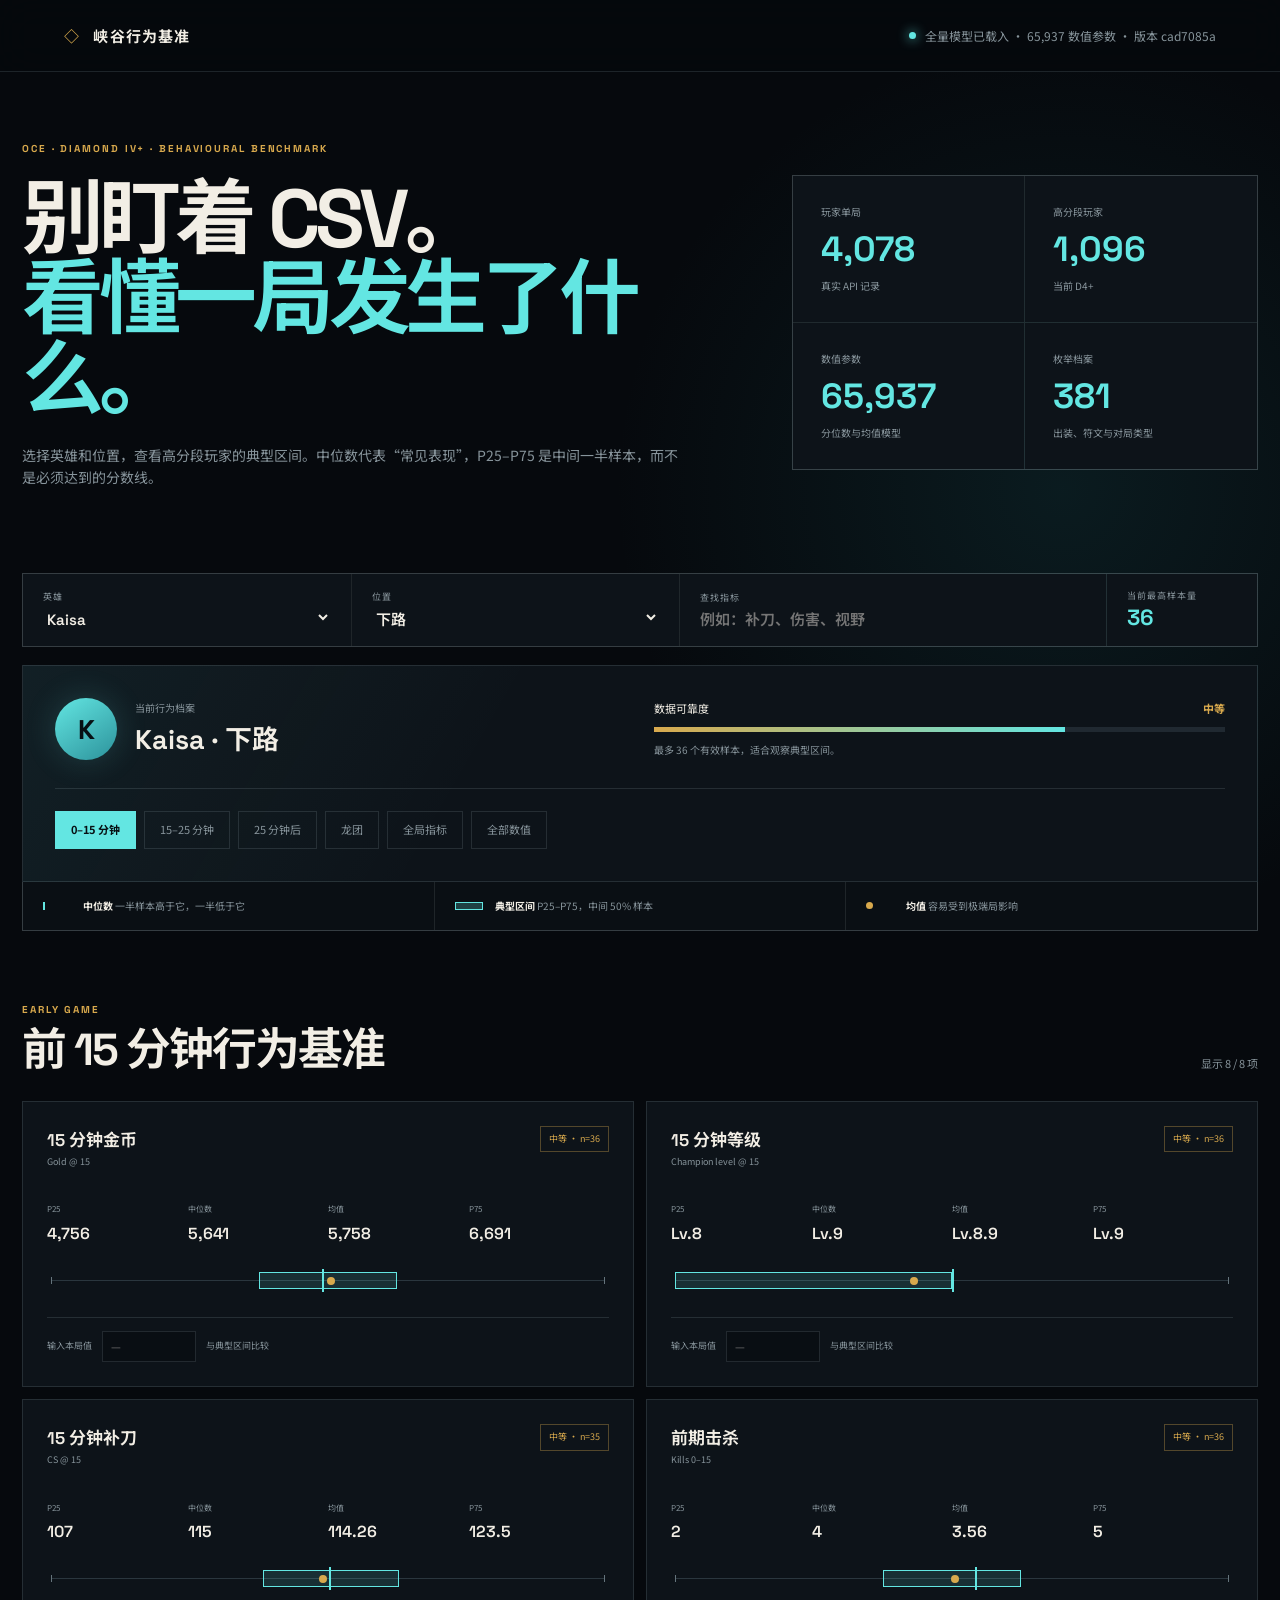
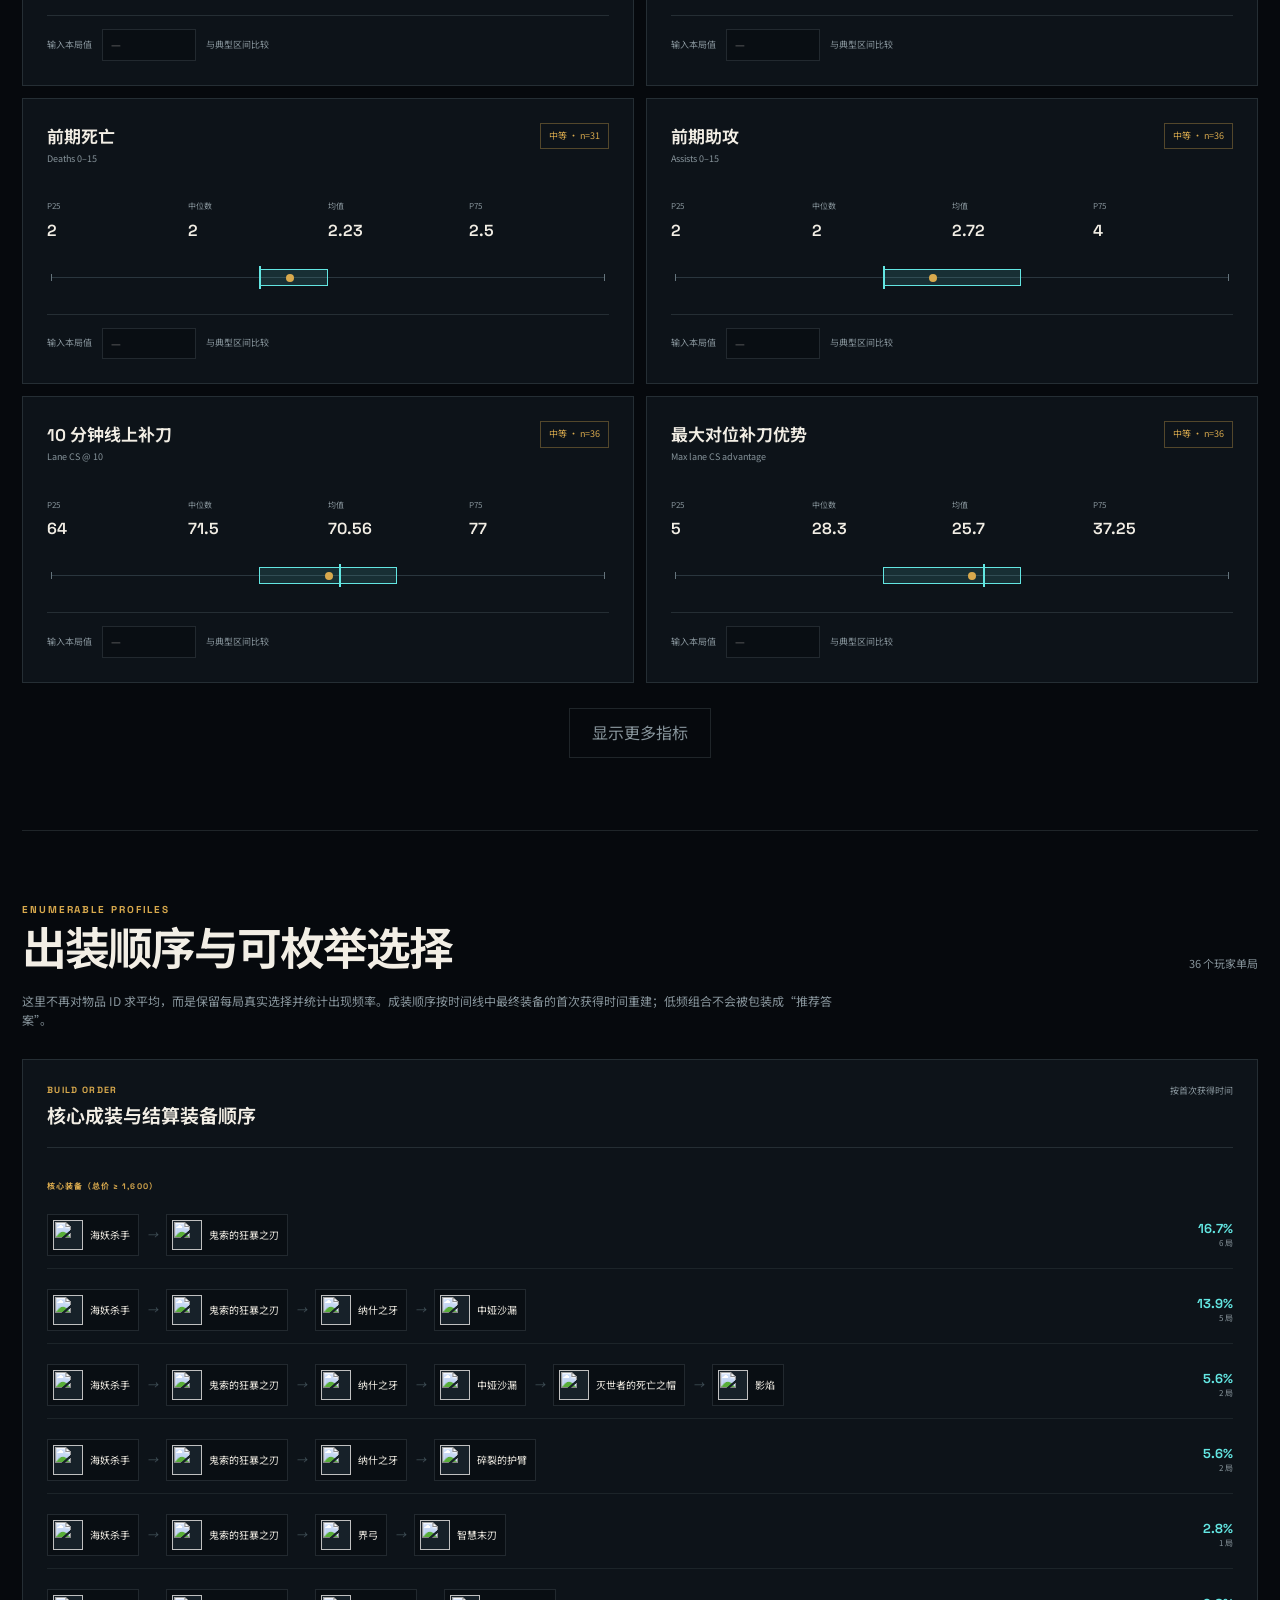
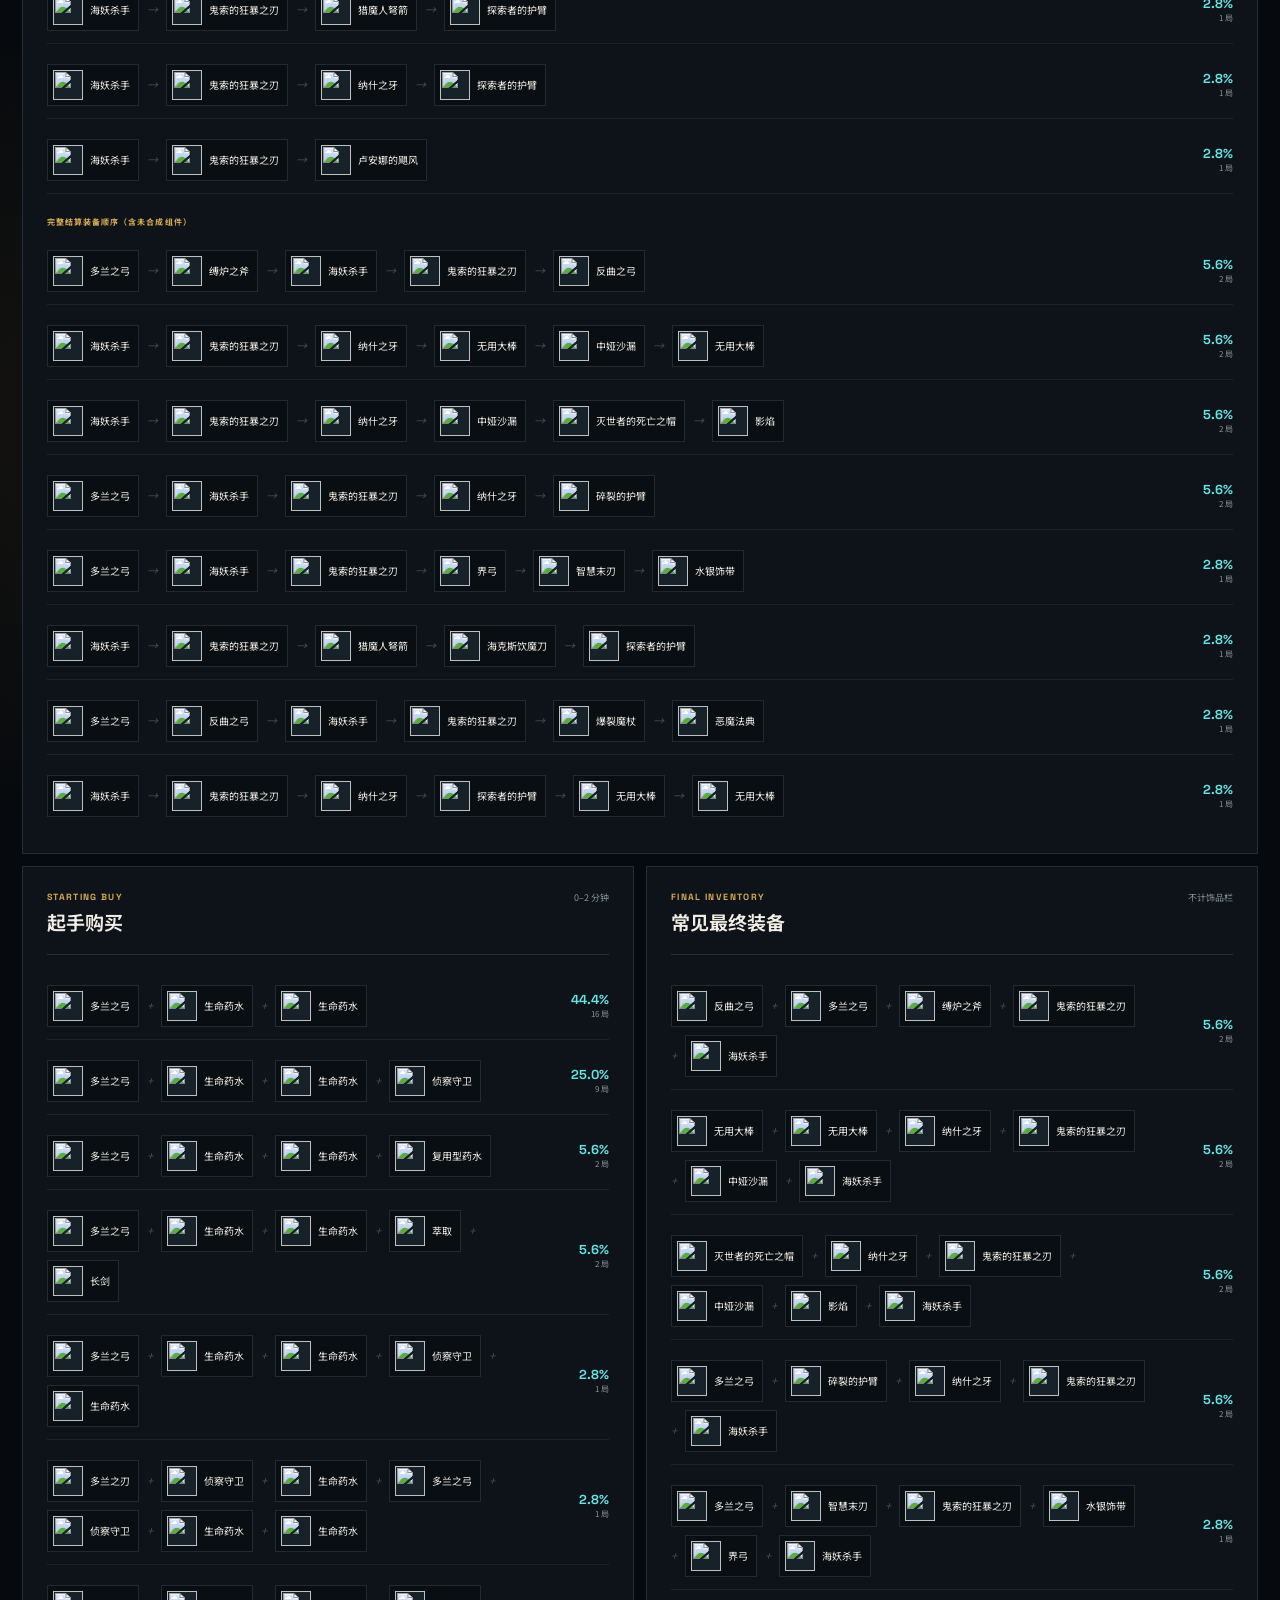
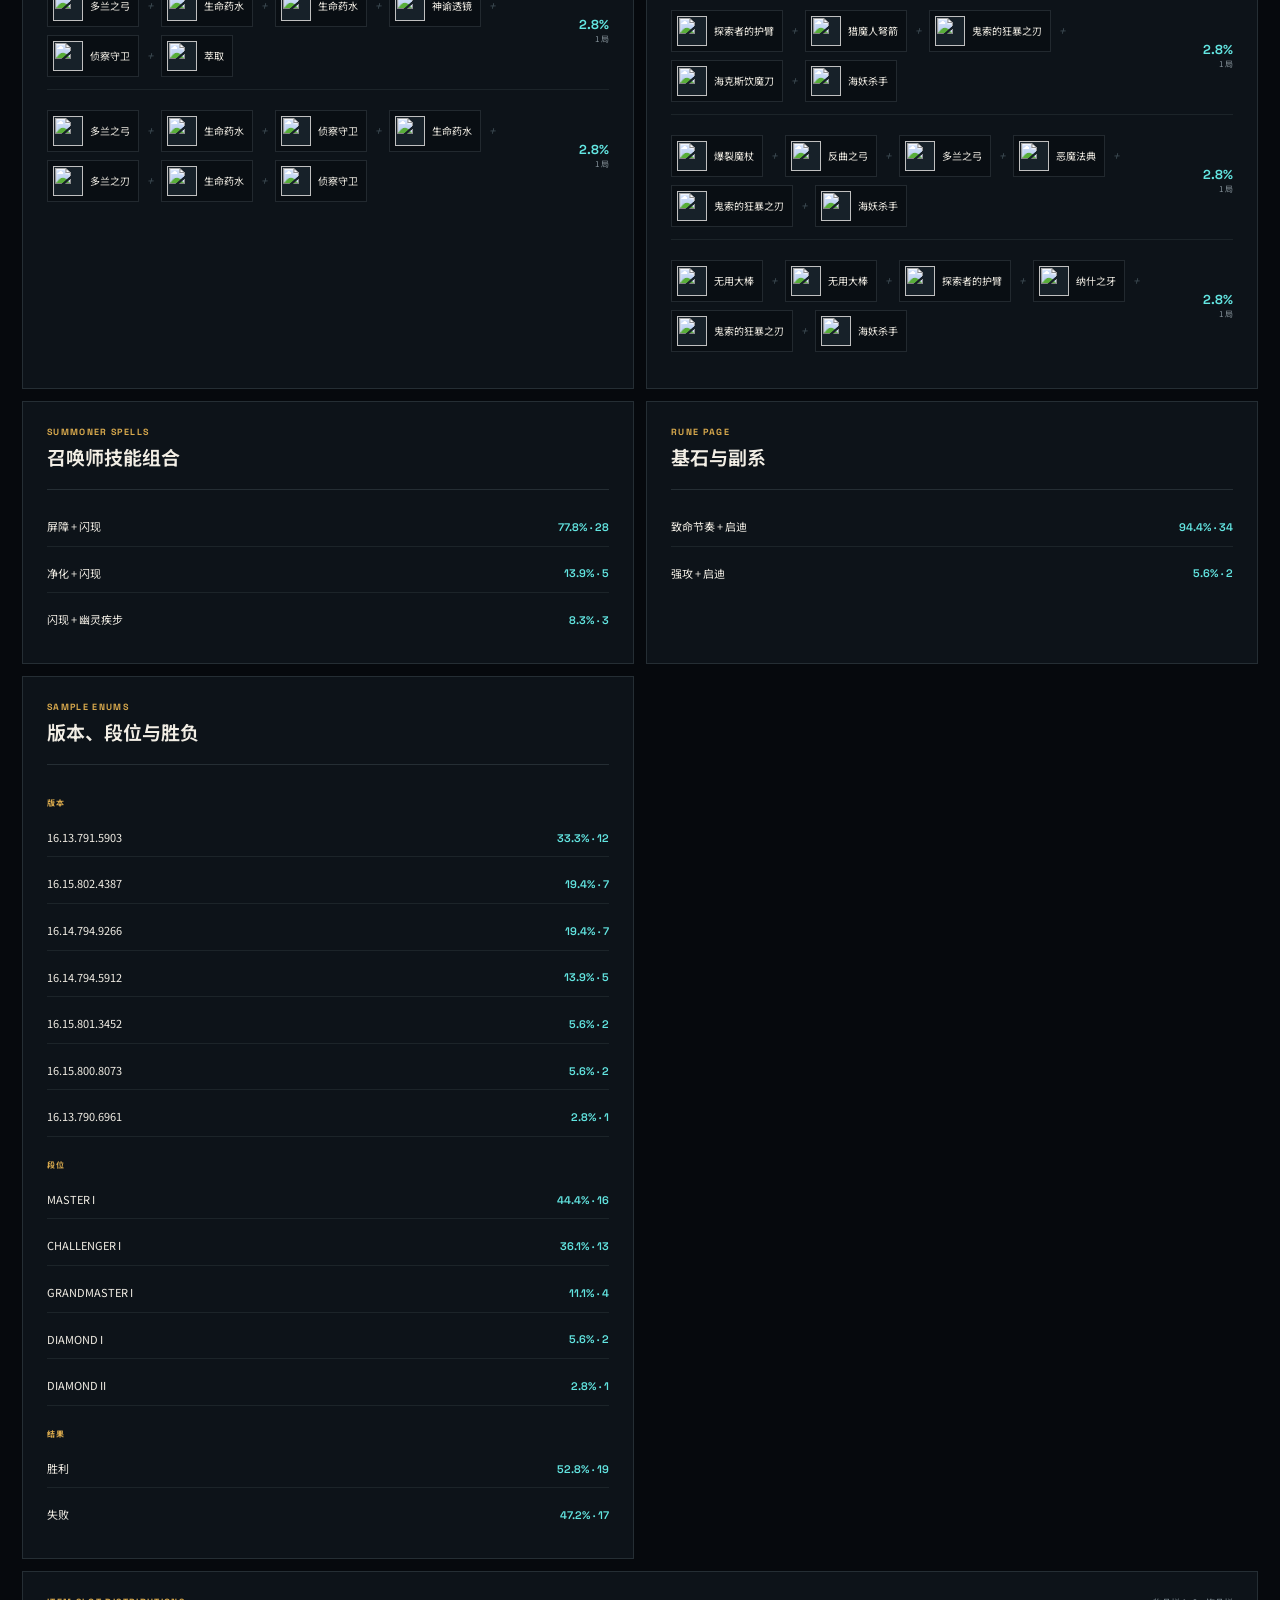
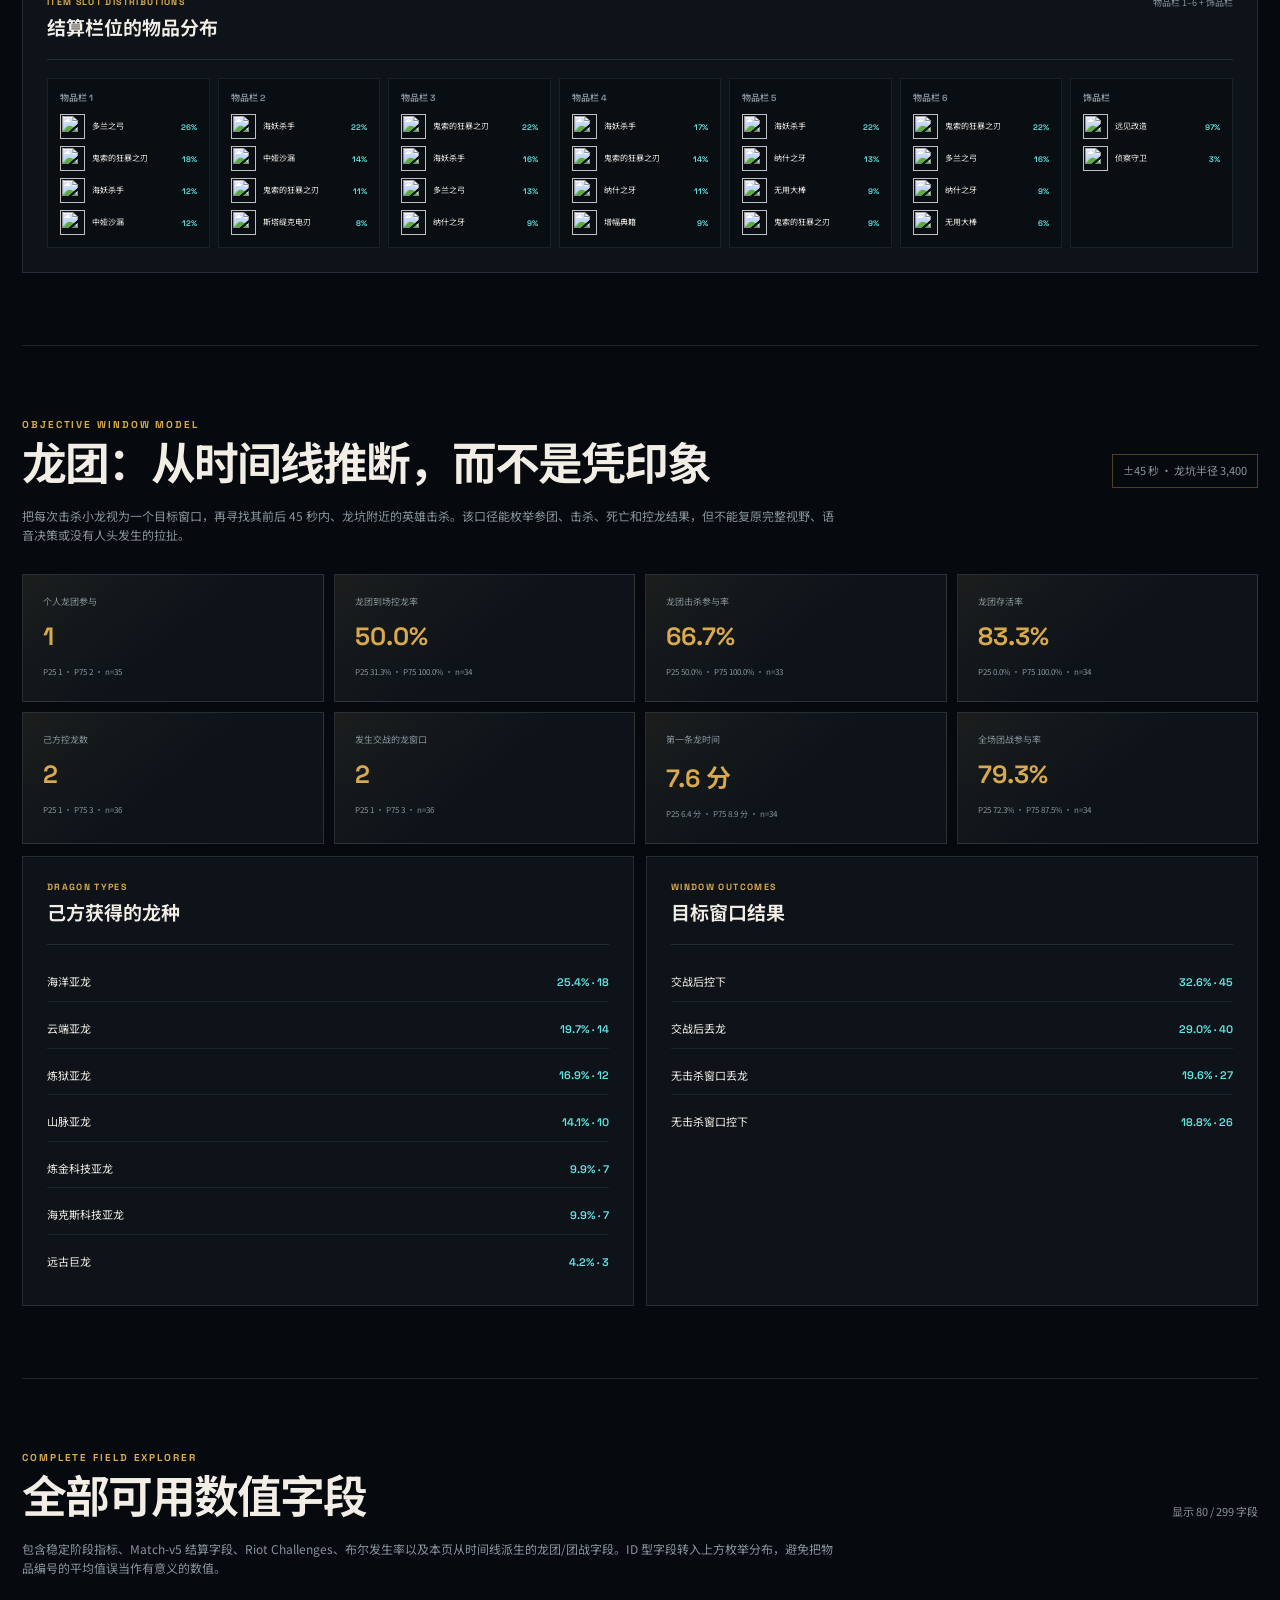
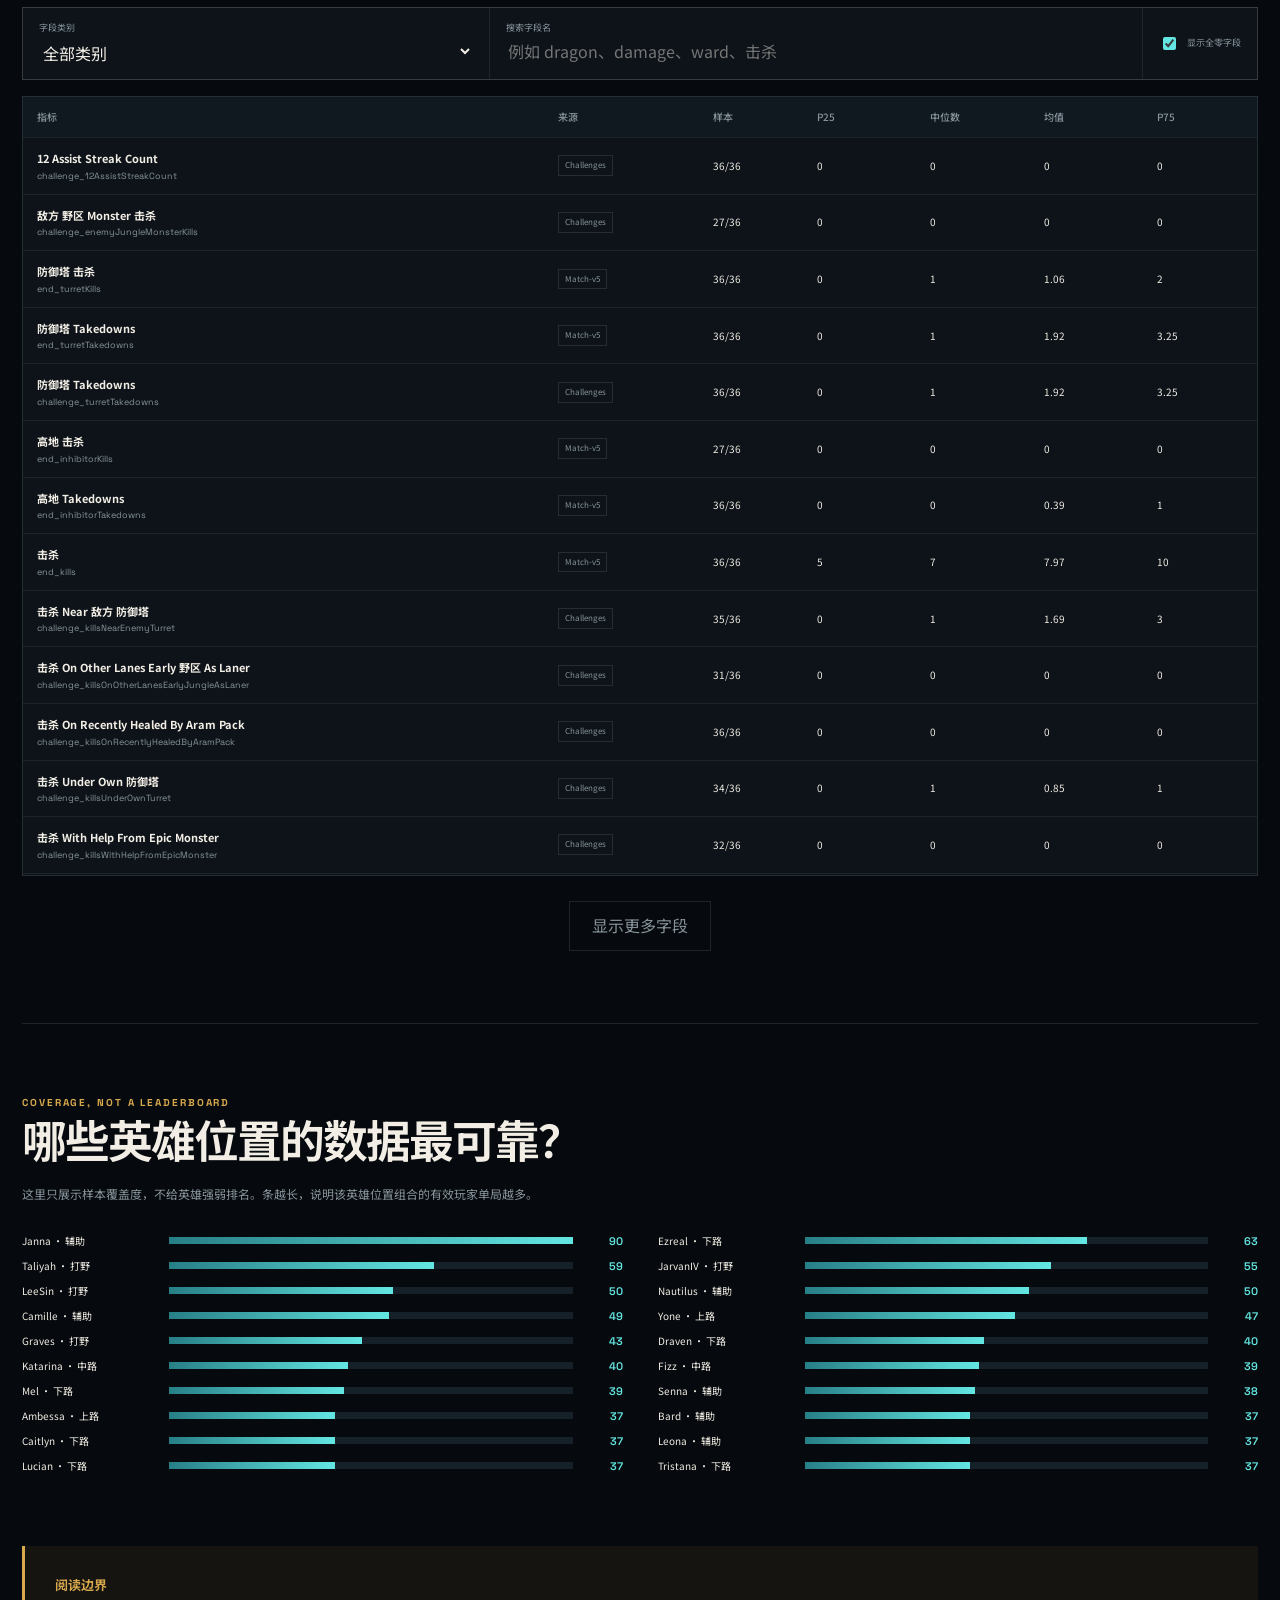
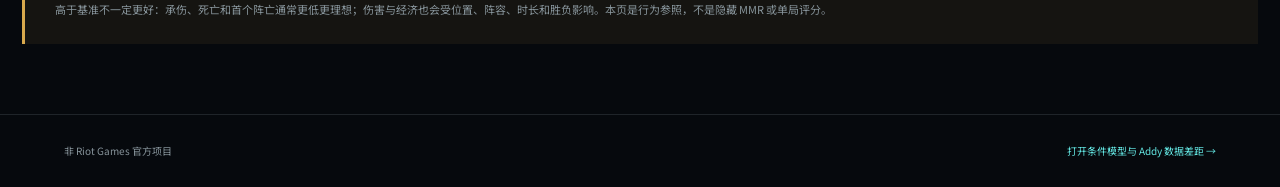
==== commit 1c11ee47: "Add 25-minute condition-controlled player comparison" ====
--- a/index.html
+++ b/index.html
@@ -40,7 +40,7 @@
       <div class="profile-title"><div class="champion-glyph" id="championGlyph">A</div><div><p>当前行为档案</p><h2 id="profileTitle">选择英雄与位置</h2></div></div>
       <div class="confidence-card"><div><span>数据可靠度</span><b id="confidenceLabel">—</b></div><div class="confidence-track"><i id="confidenceBar"></i></div><p id="confidenceText">样本越多，区间越稳定。</p></div>
       <div class="phase-nav" role="tablist">
-        <button class="active" data-phase="early">0–15 分钟</button><button data-phase="mid">15–30 分钟</button><button data-phase="late">30 分钟后</button><button data-phase="dragon">龙团</button><button data-phase="global">全局指标</button><button data-phase="all">全部数值</button>
+        <button class="active" data-phase="early">0–15 分钟</button><button data-phase="mid">15–25 分钟</button><button data-phase="late">25 分钟后</button><button data-phase="dragon">龙团</button><button data-phase="global">全局指标</button><button data-phase="all">全部数值</button>
       </div>
     </section>
     <section class="explain-strip">
@@ -99,7 +99,7 @@
     </section>
     <aside class="boundary-note"><b>阅读边界</b><p>高于基准不一定更好：承伤、死亡和首个阵亡通常更低更理想；伤害与经济也会受位置、阵容、时长和胜负影响。本页是行为参照，不是隐藏 MMR 或单局评分。</p></aside>
   </main>
-  <footer><span>非 Riot Games 官方项目</span><a href="index.html">返回机制说明 →</a></footer>
+  <footer><span>非 Riot Games 官方项目</span><a href="conditional-model.html">打开条件模型与 Addy 数据差距 →</a></footer>
   <script src="assets/model-loader.js" data-app="app.js"></script>
 </body>
 </html>
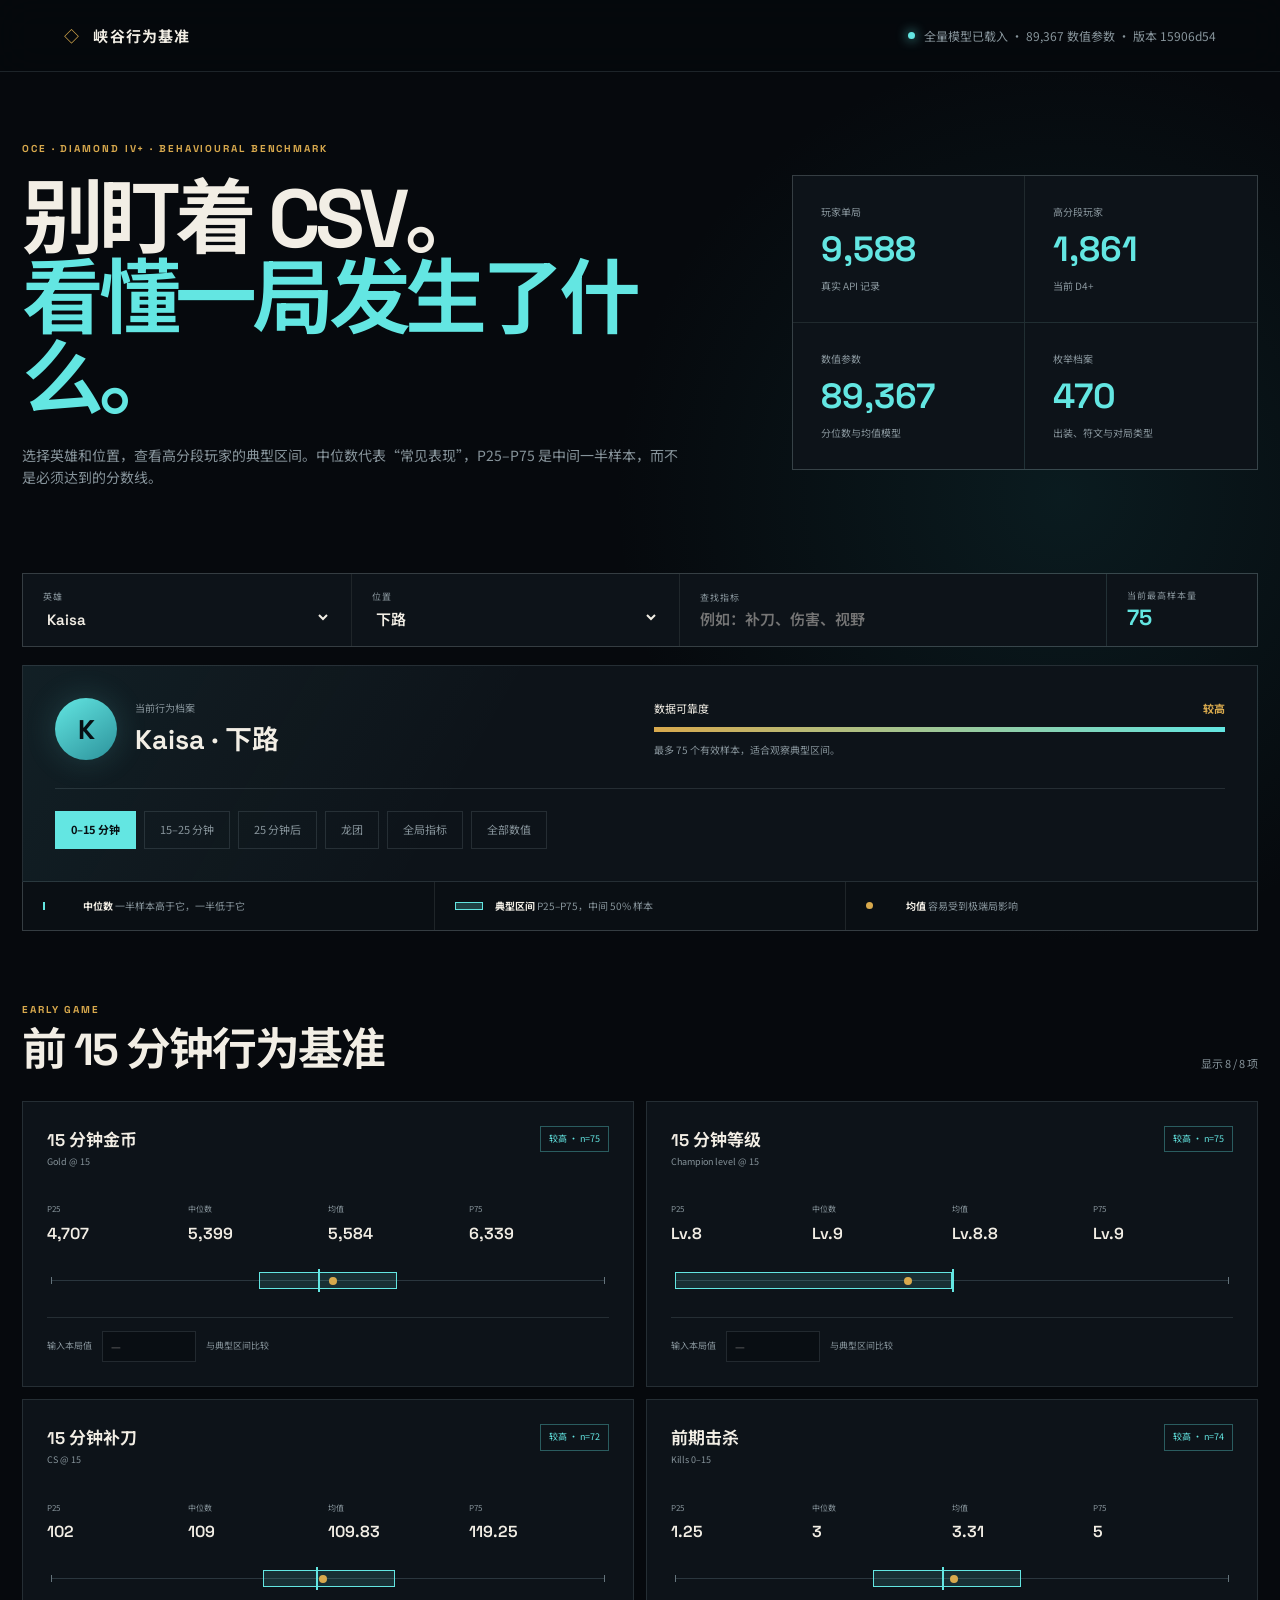
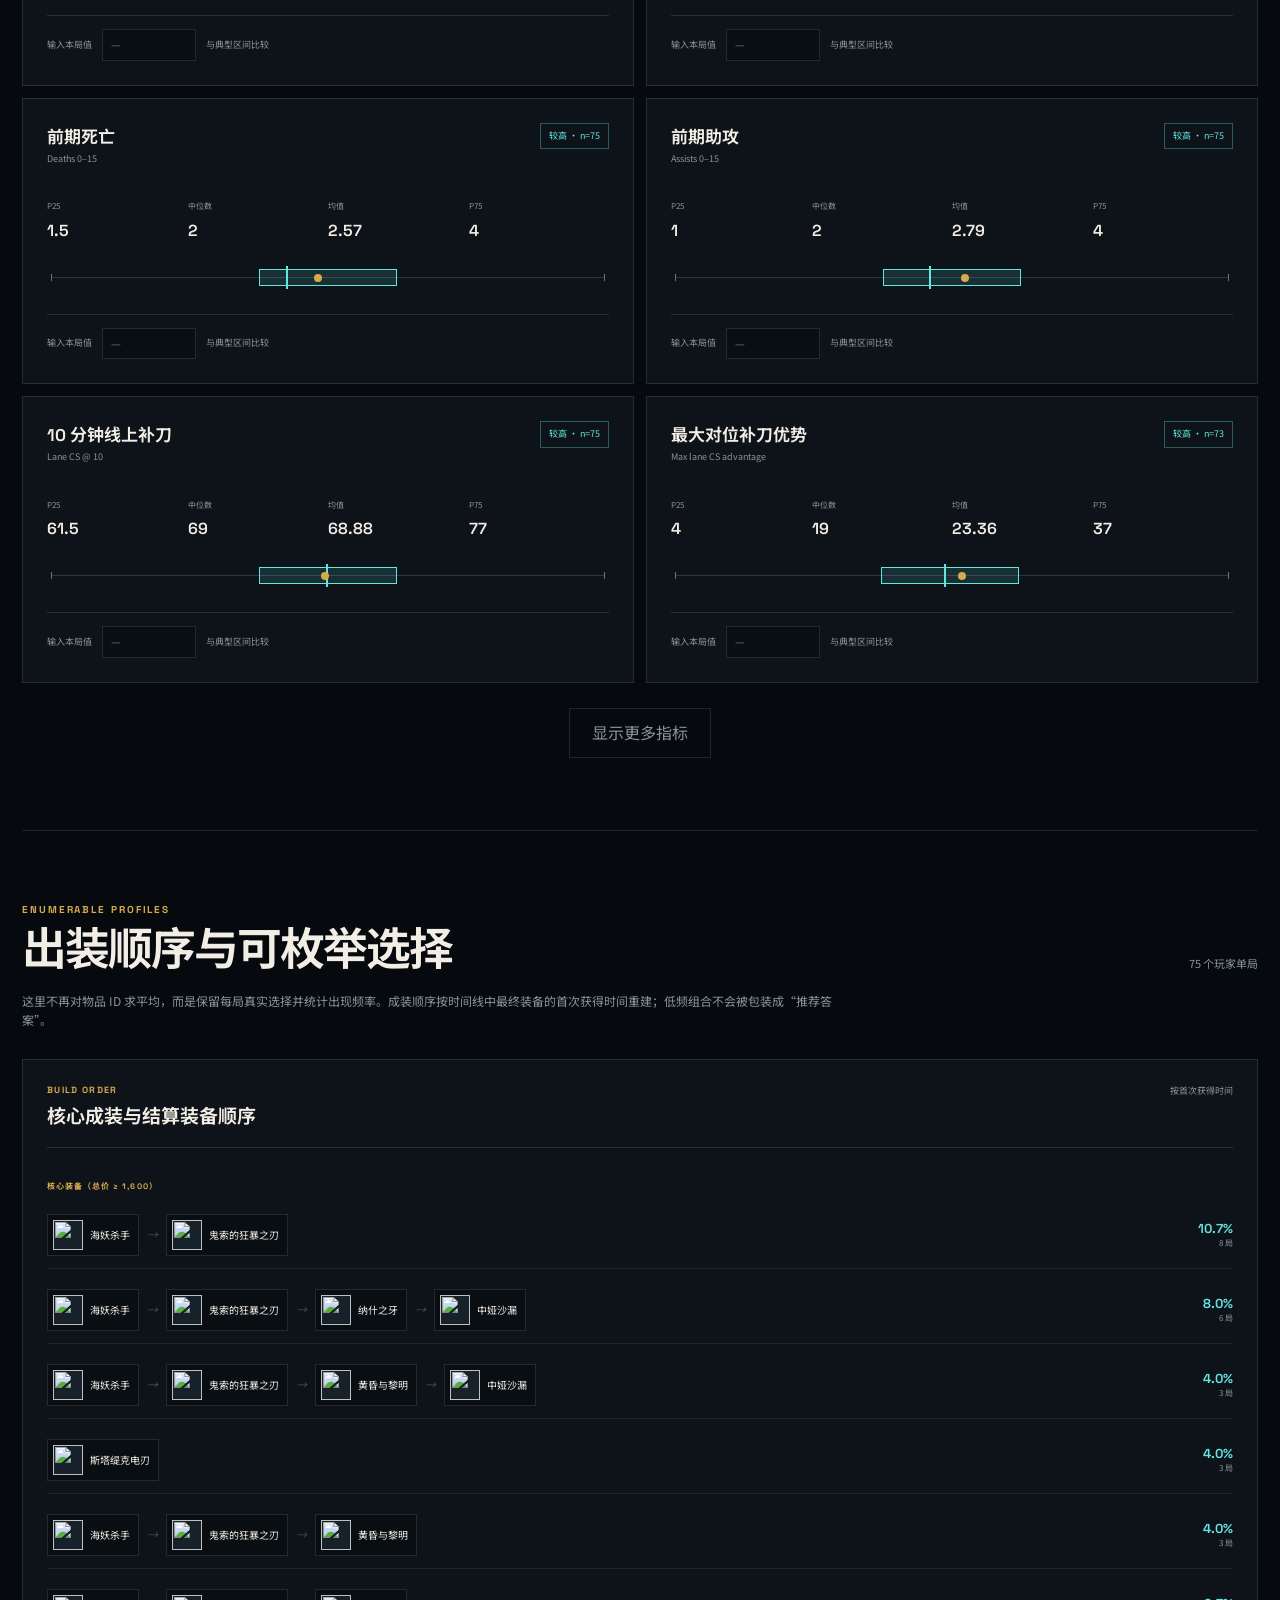
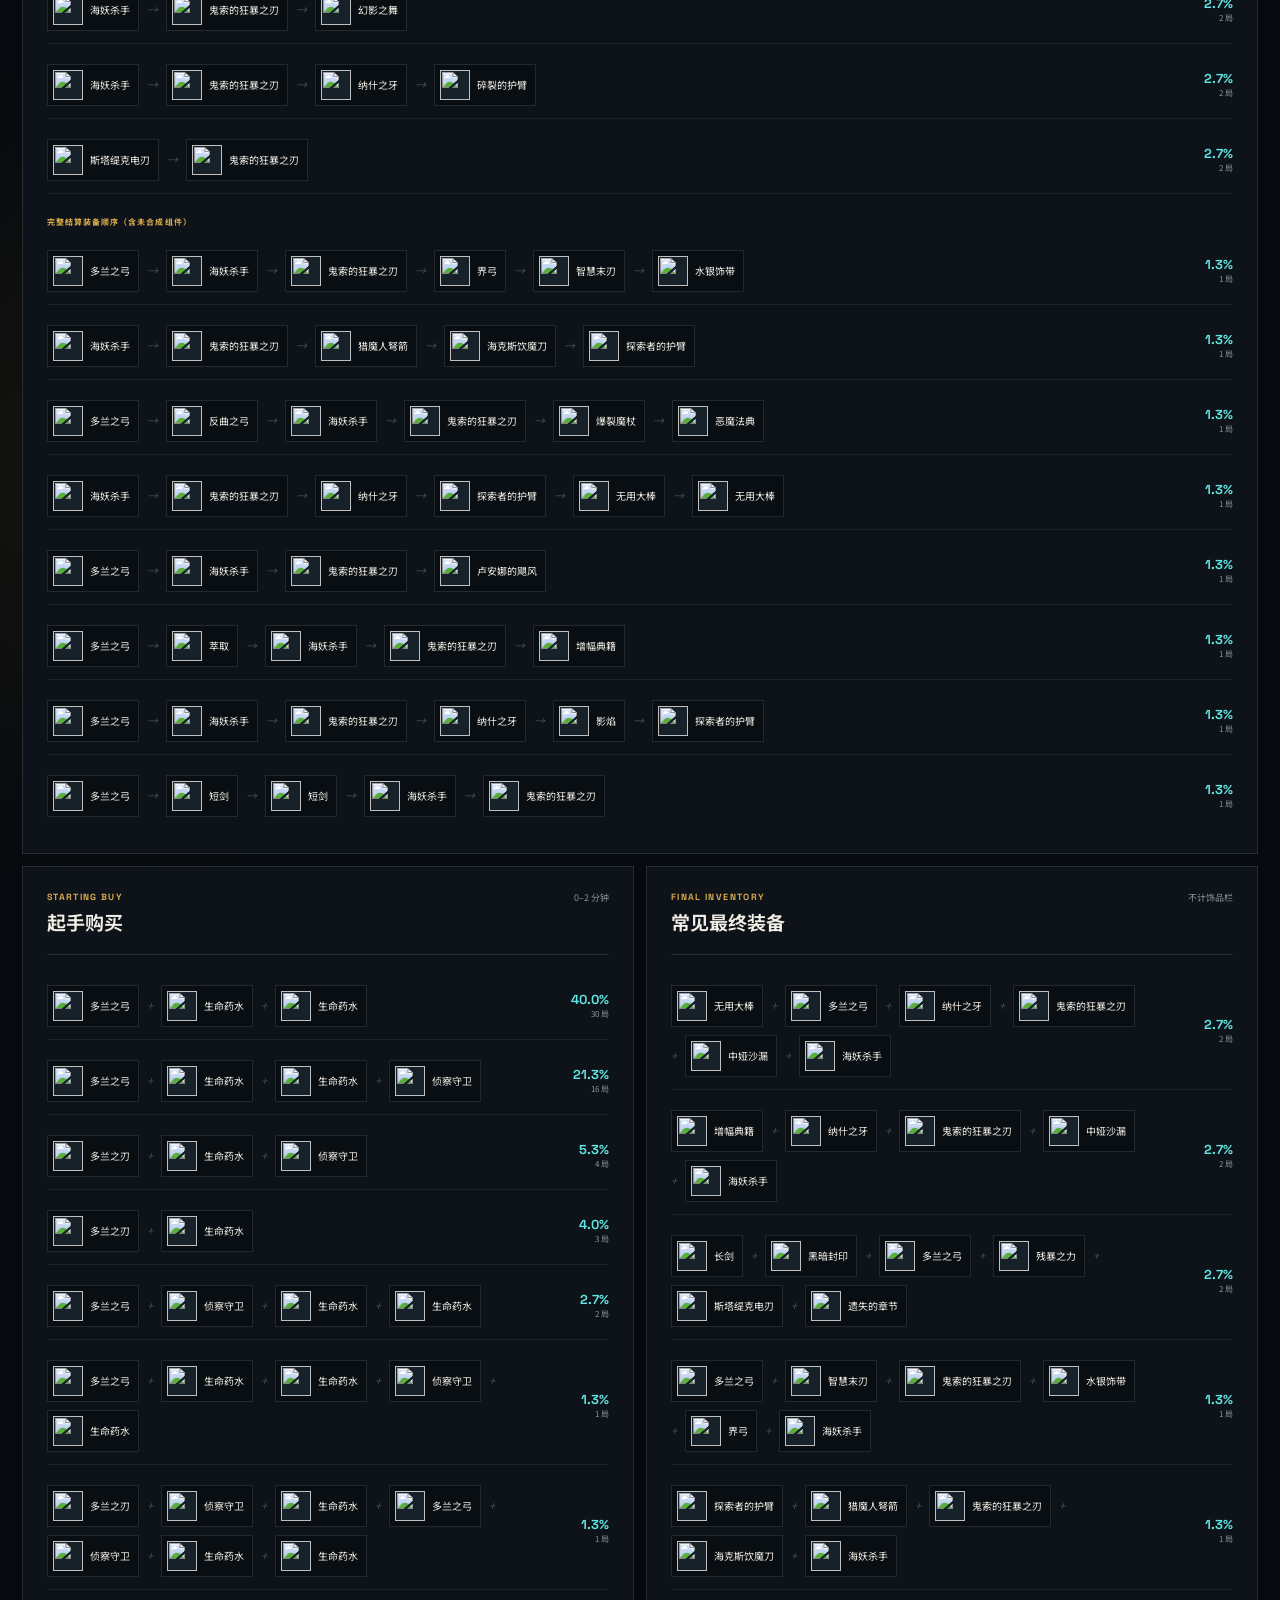
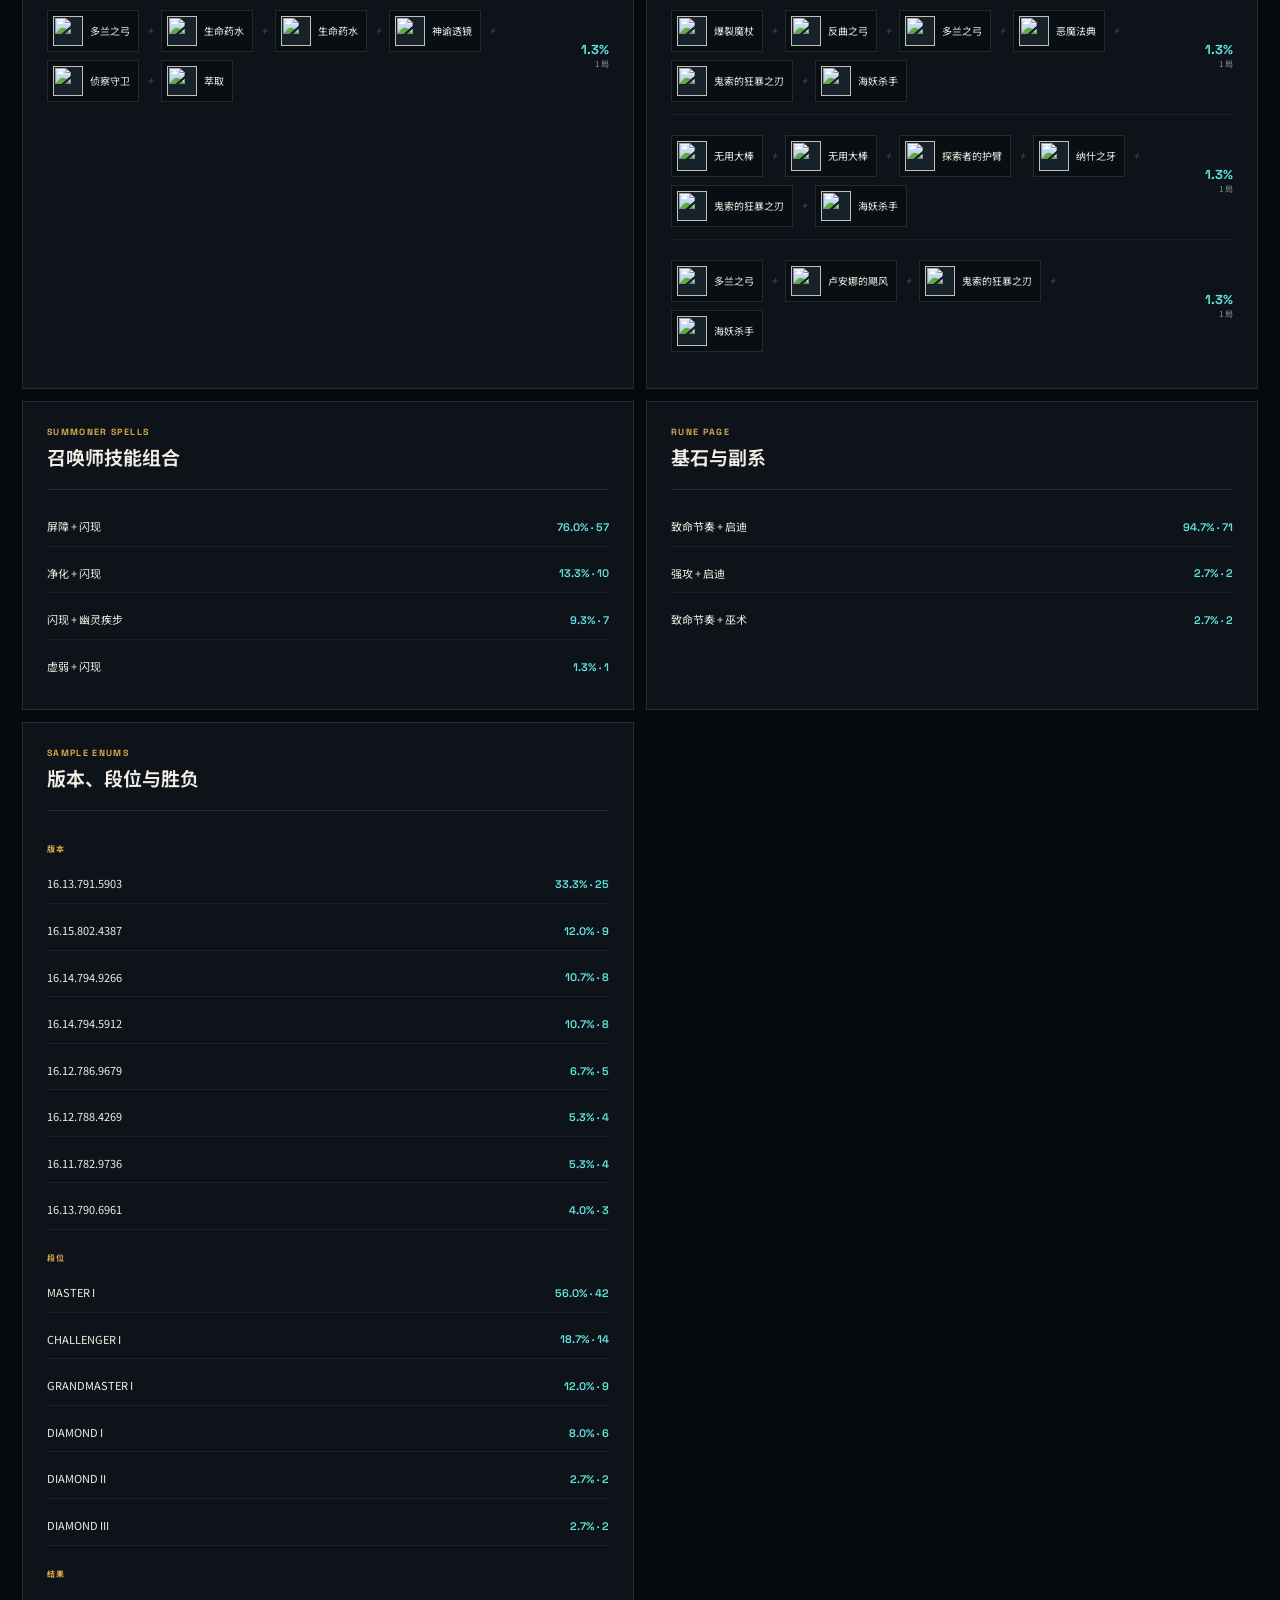
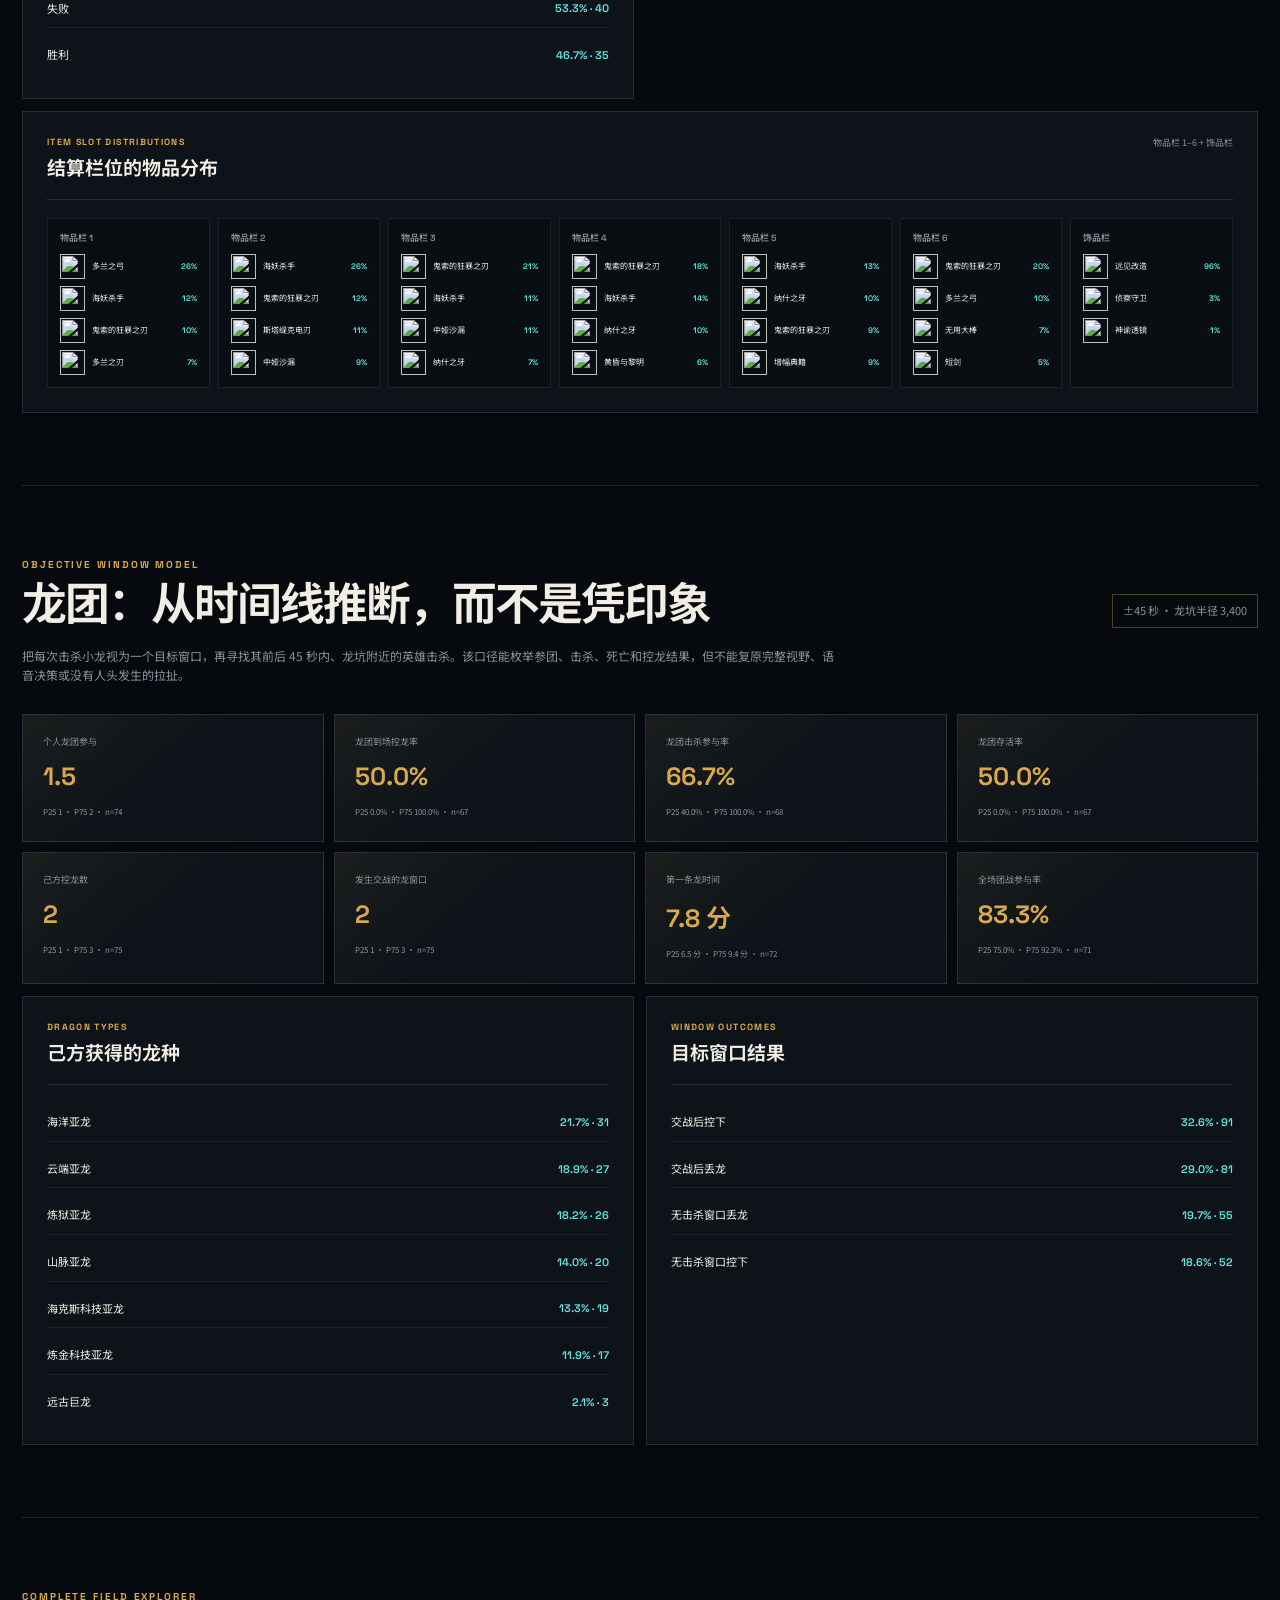
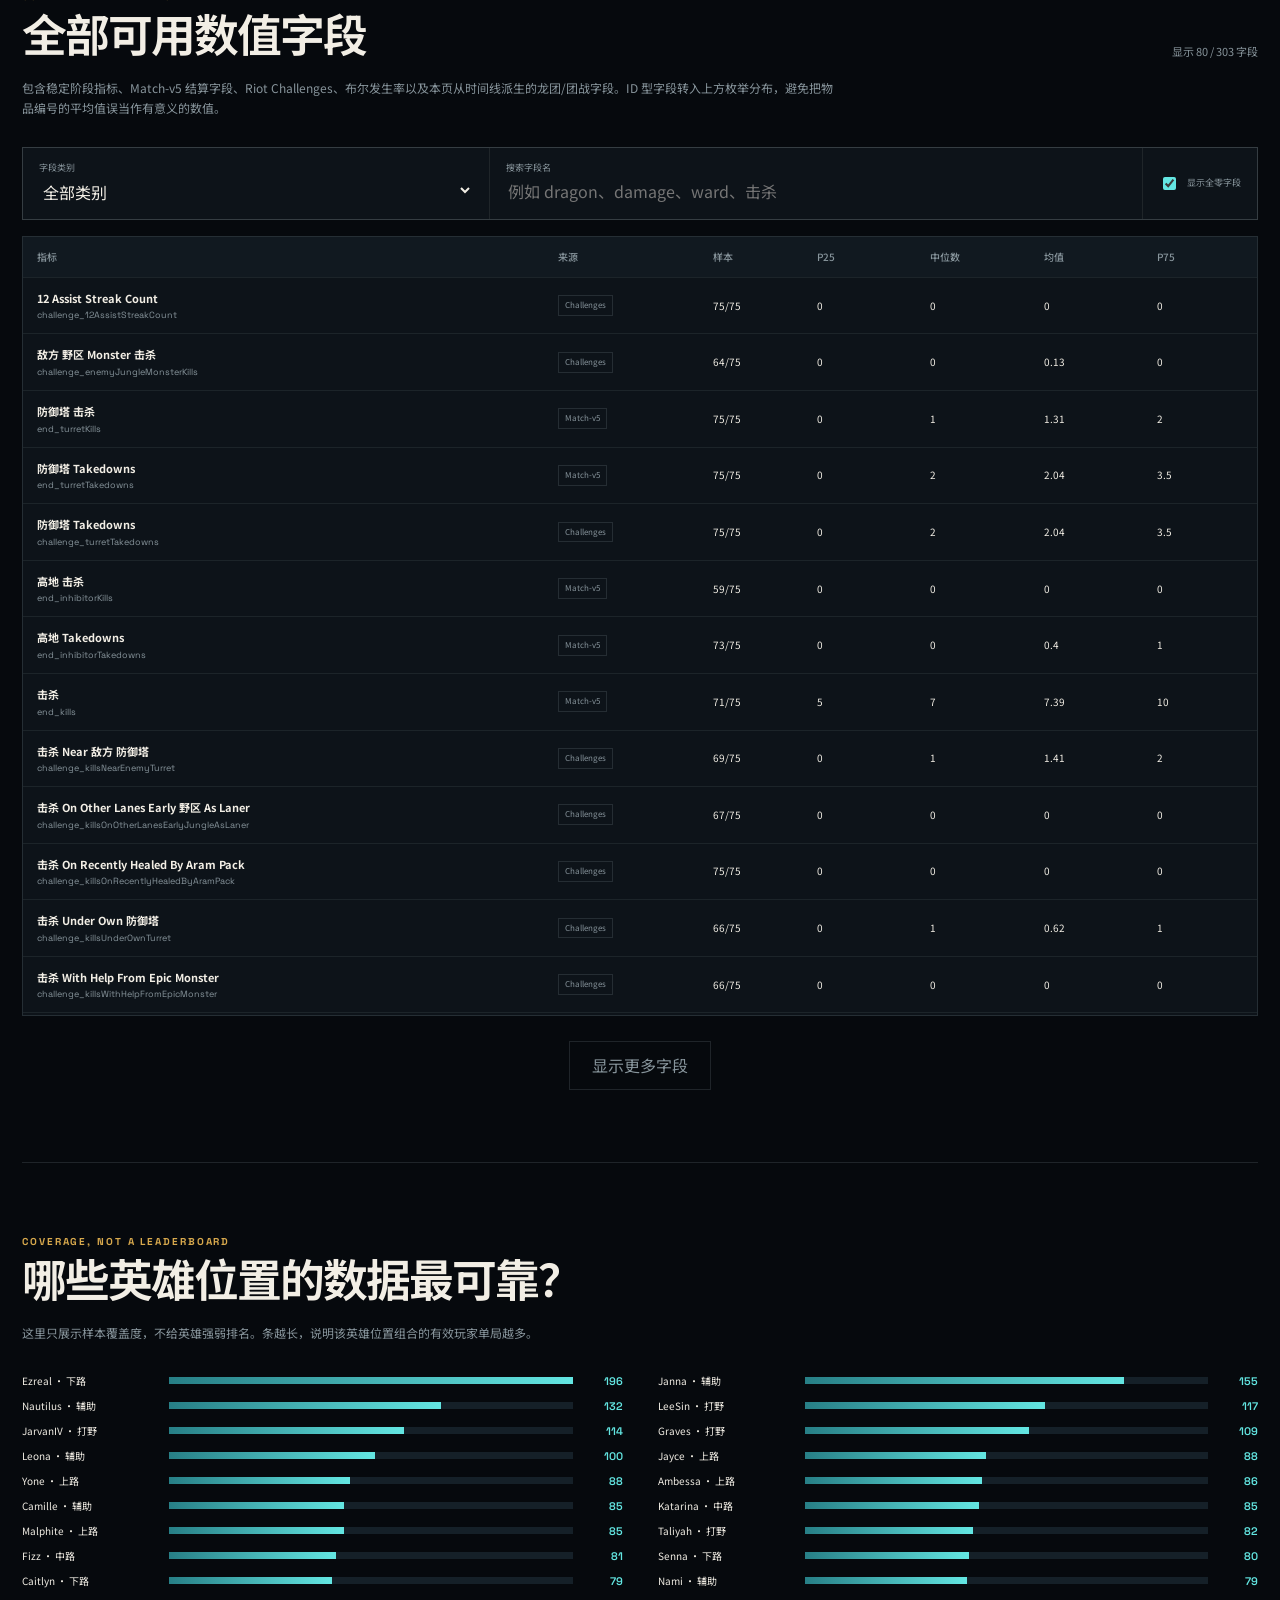
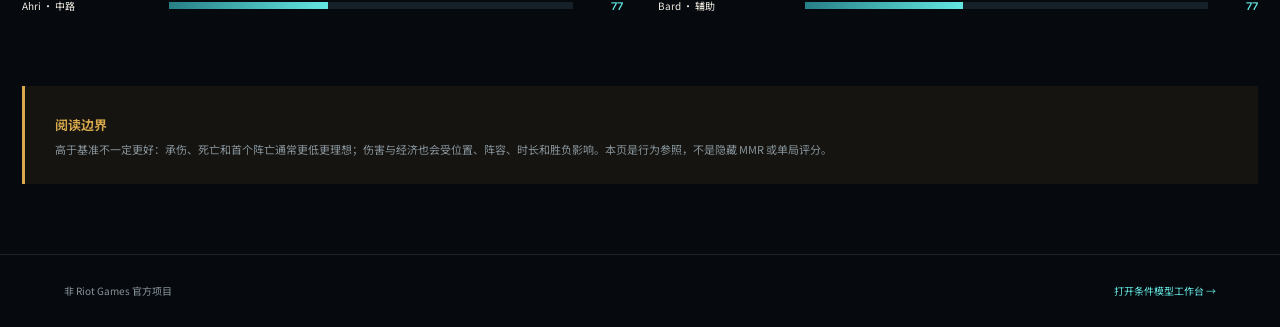
==== commit 7dce22f2: "Remove stale Addy label" ====
--- a/index.html
+++ b/index.html
@@ -99,7 +99,7 @@
     </section>
     <aside class="boundary-note"><b>阅读边界</b><p>高于基准不一定更好：承伤、死亡和首个阵亡通常更低更理想；伤害与经济也会受位置、阵容、时长和胜负影响。本页是行为参照，不是隐藏 MMR 或单局评分。</p></aside>
   </main>
-  <footer><span>非 Riot Games 官方项目</span><a href="conditional-model.html">打开条件模型与 Addy 数据差距 →</a></footer>
+  <footer><span>非 Riot Games 官方项目</span><a href="conditional-model.html">打开条件模型工作台 →</a></footer>
   <script src="assets/model-loader.js" data-app="app.js"></script>
 </body>
 </html>
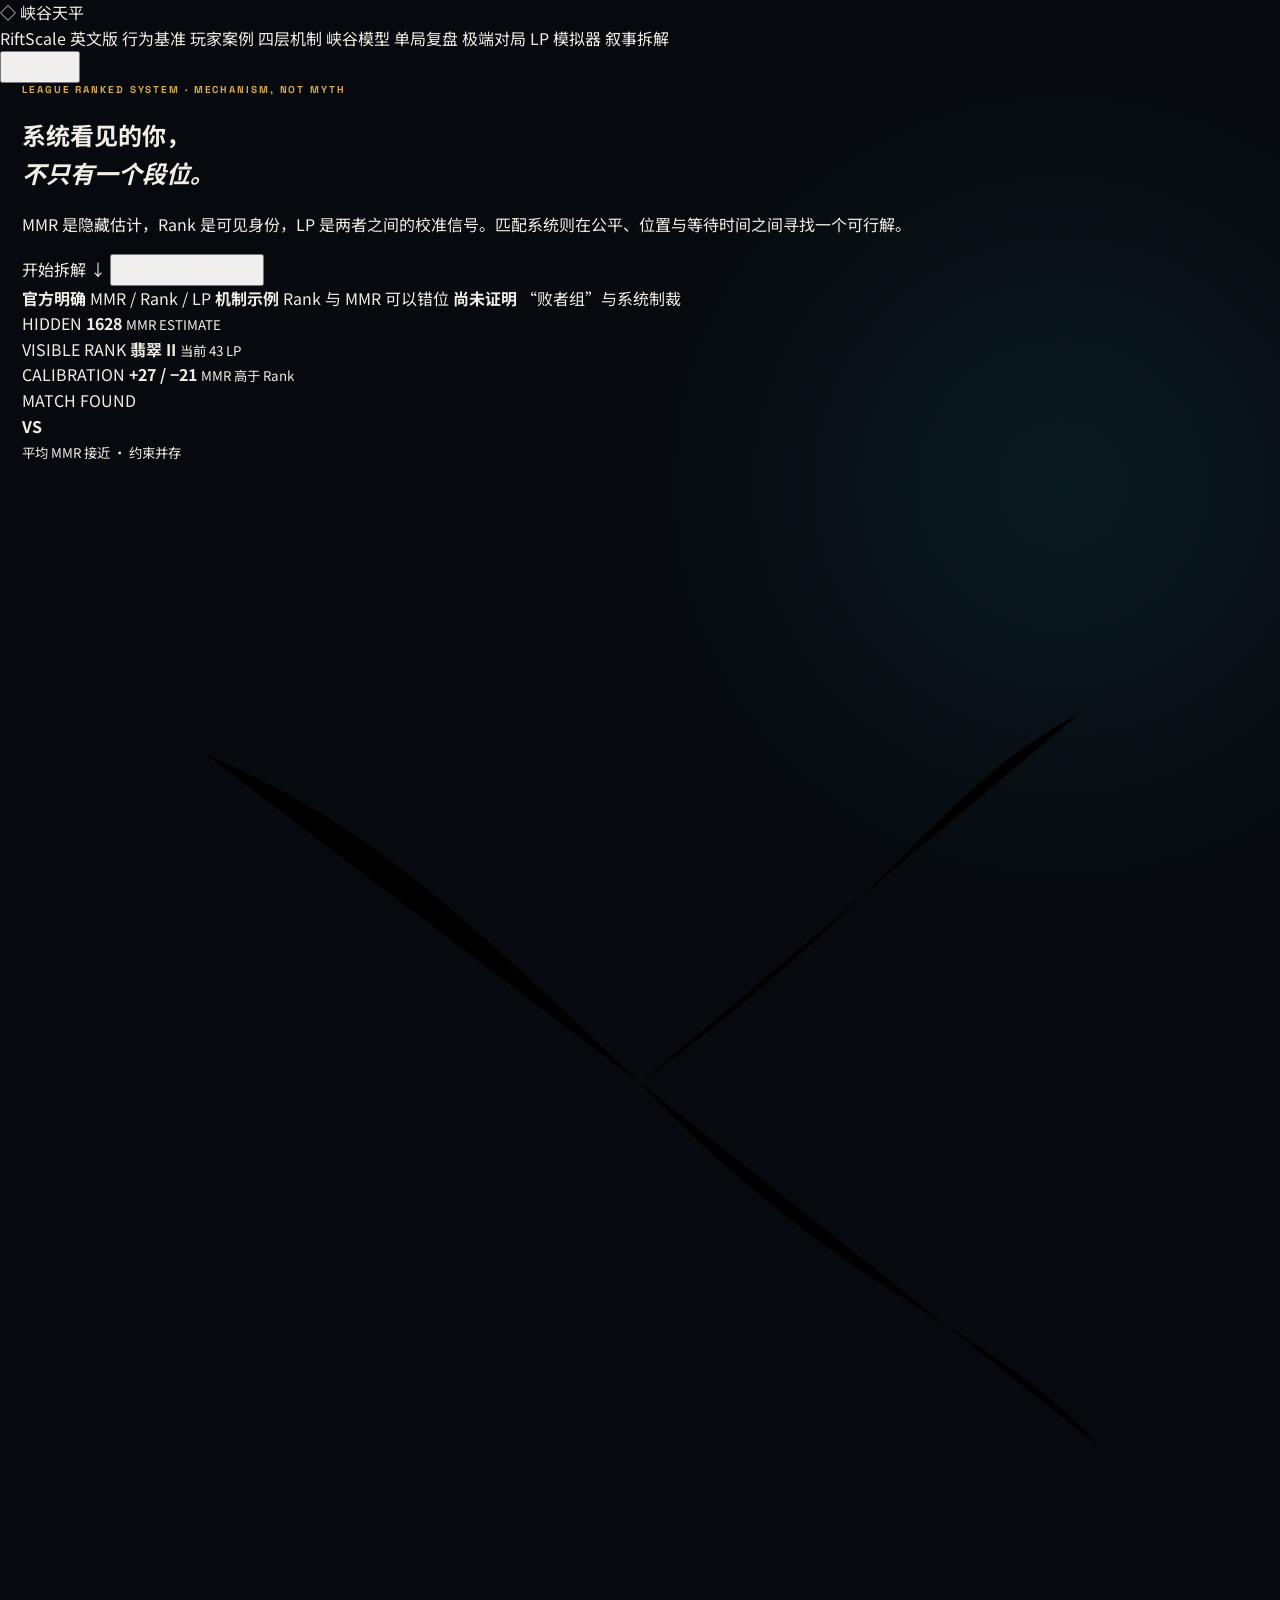
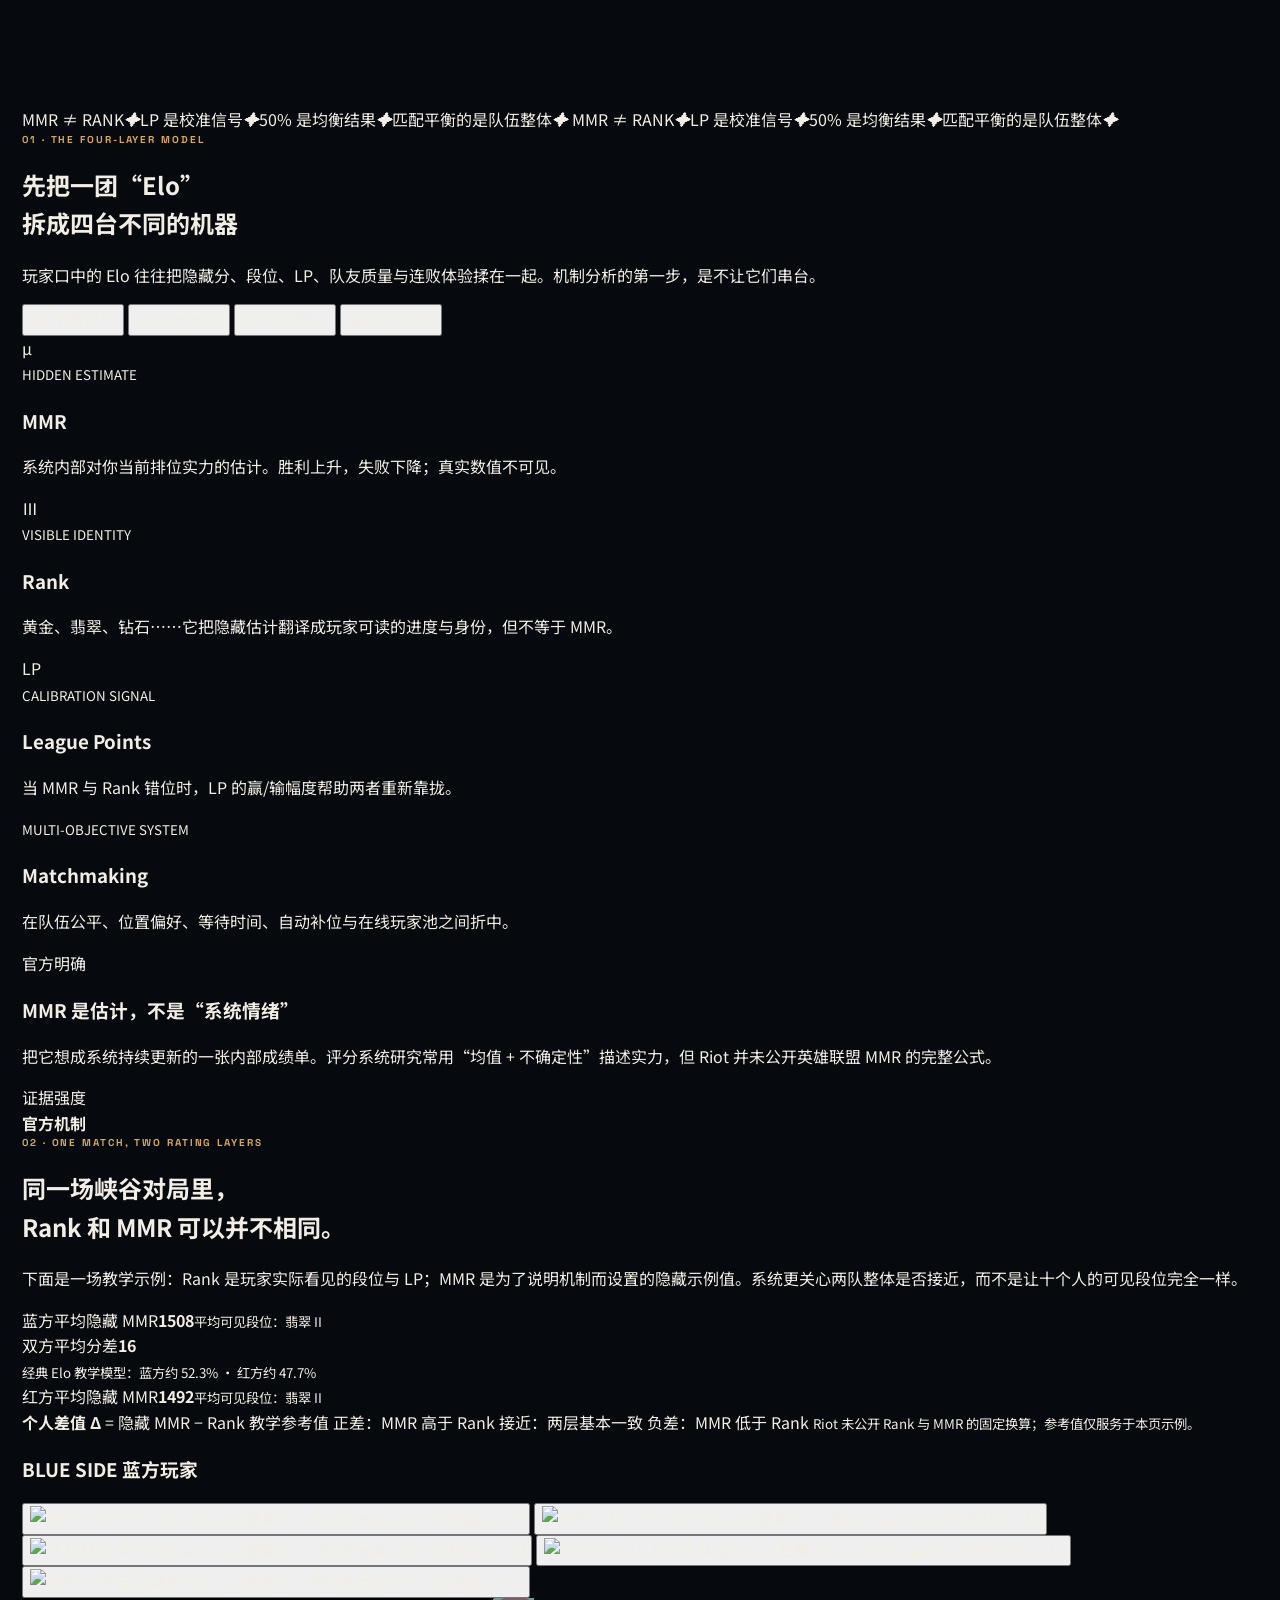
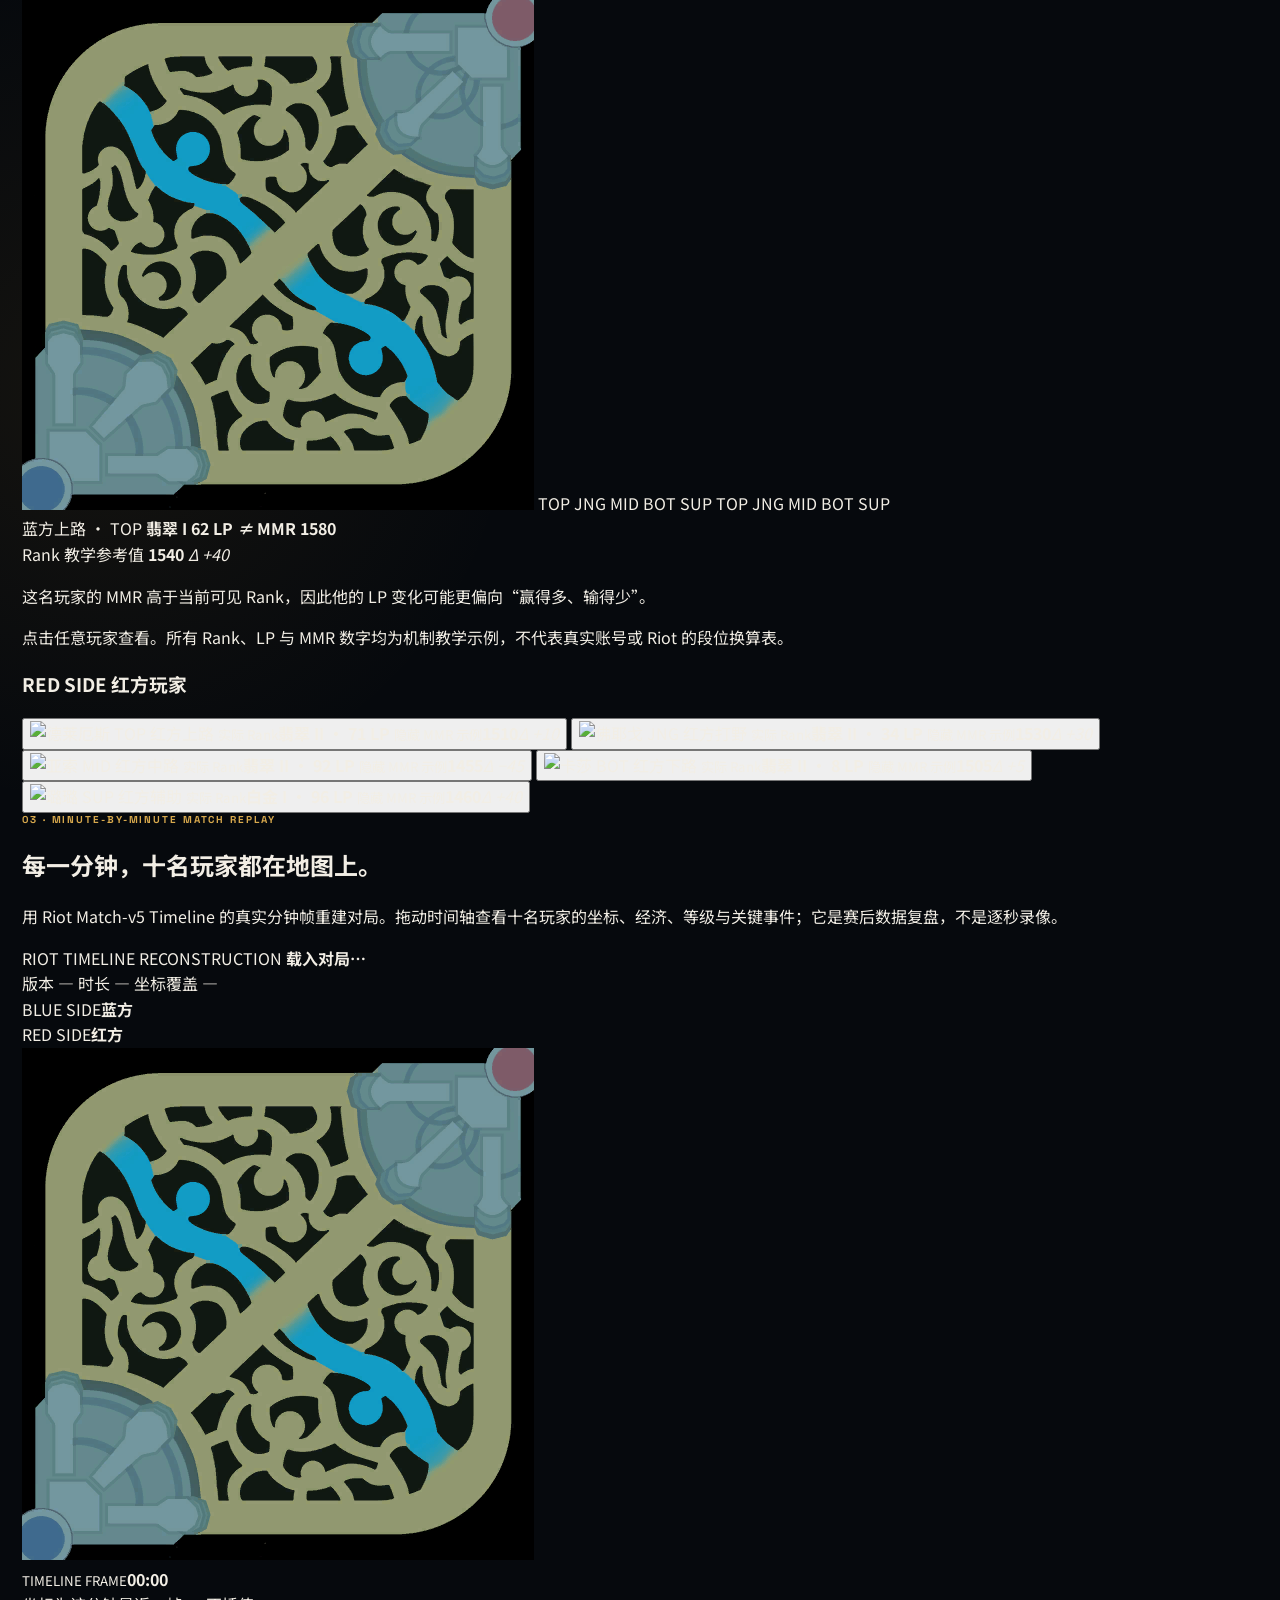
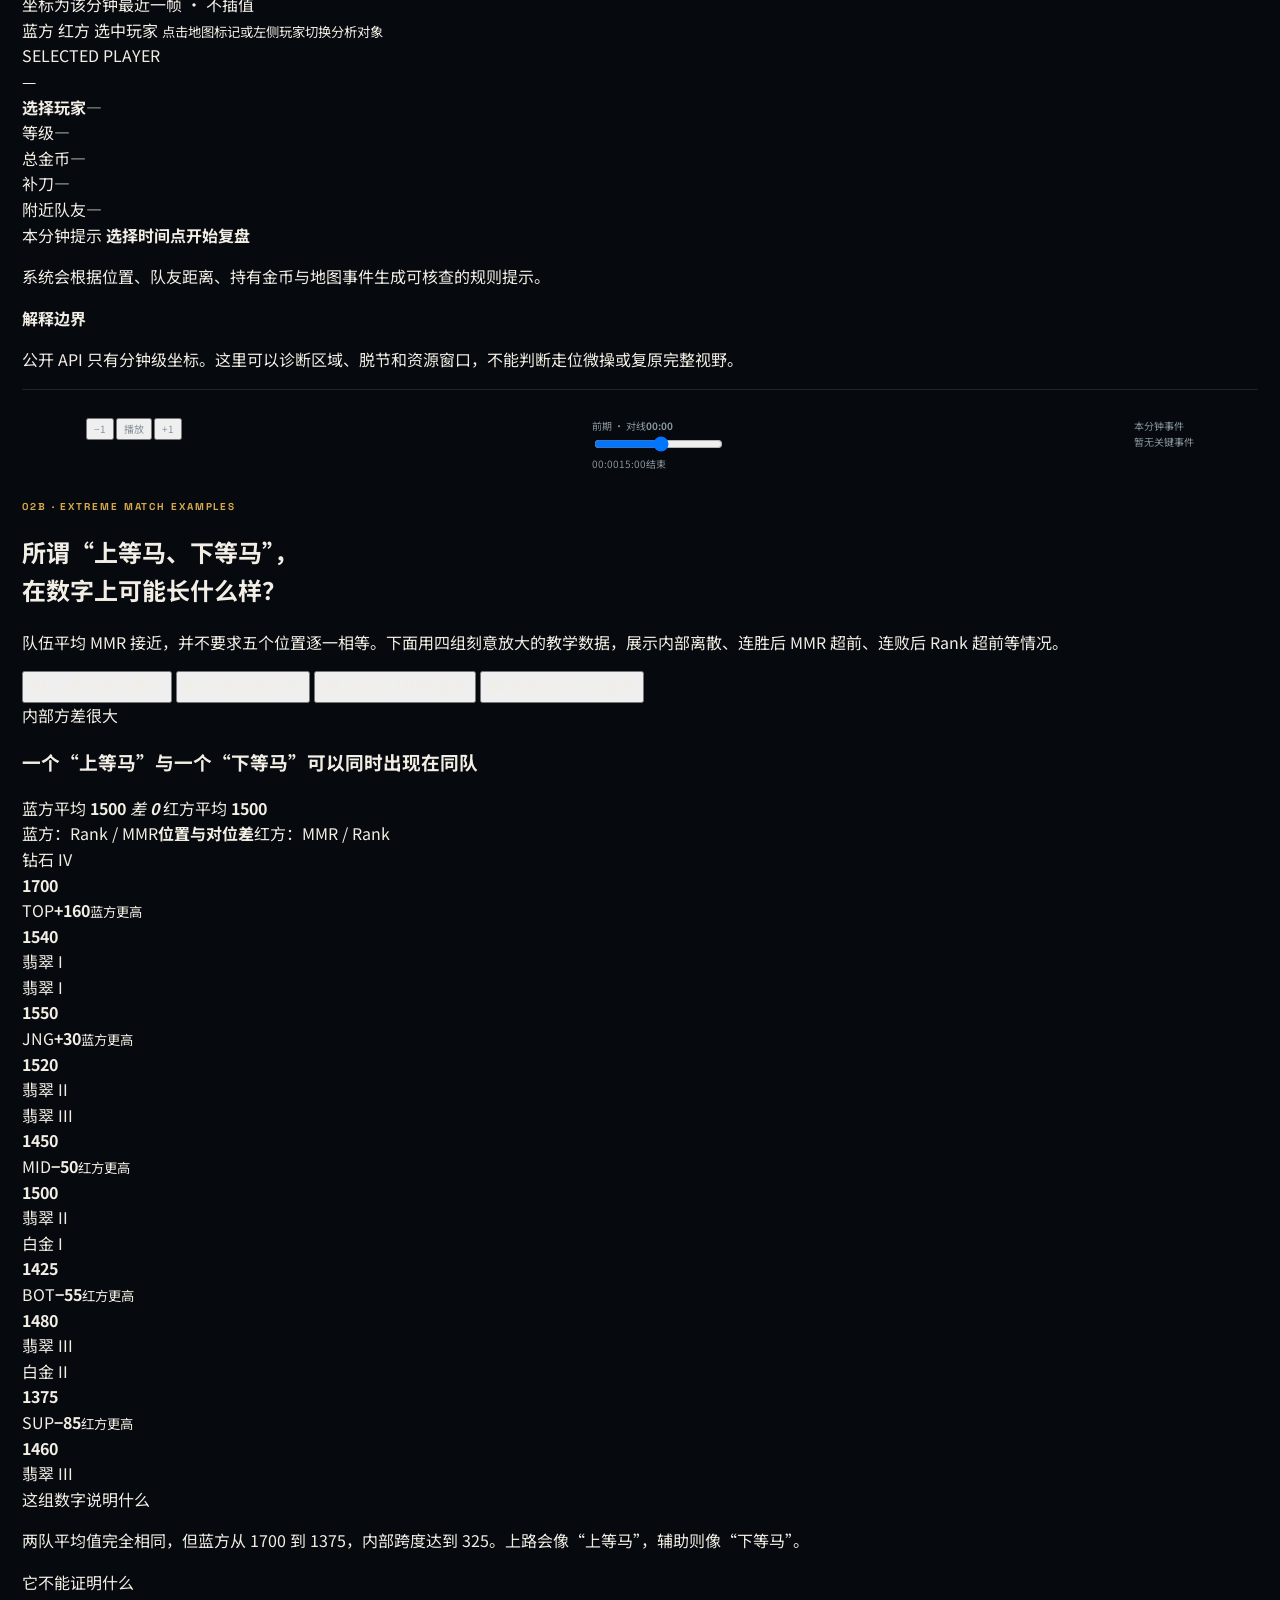
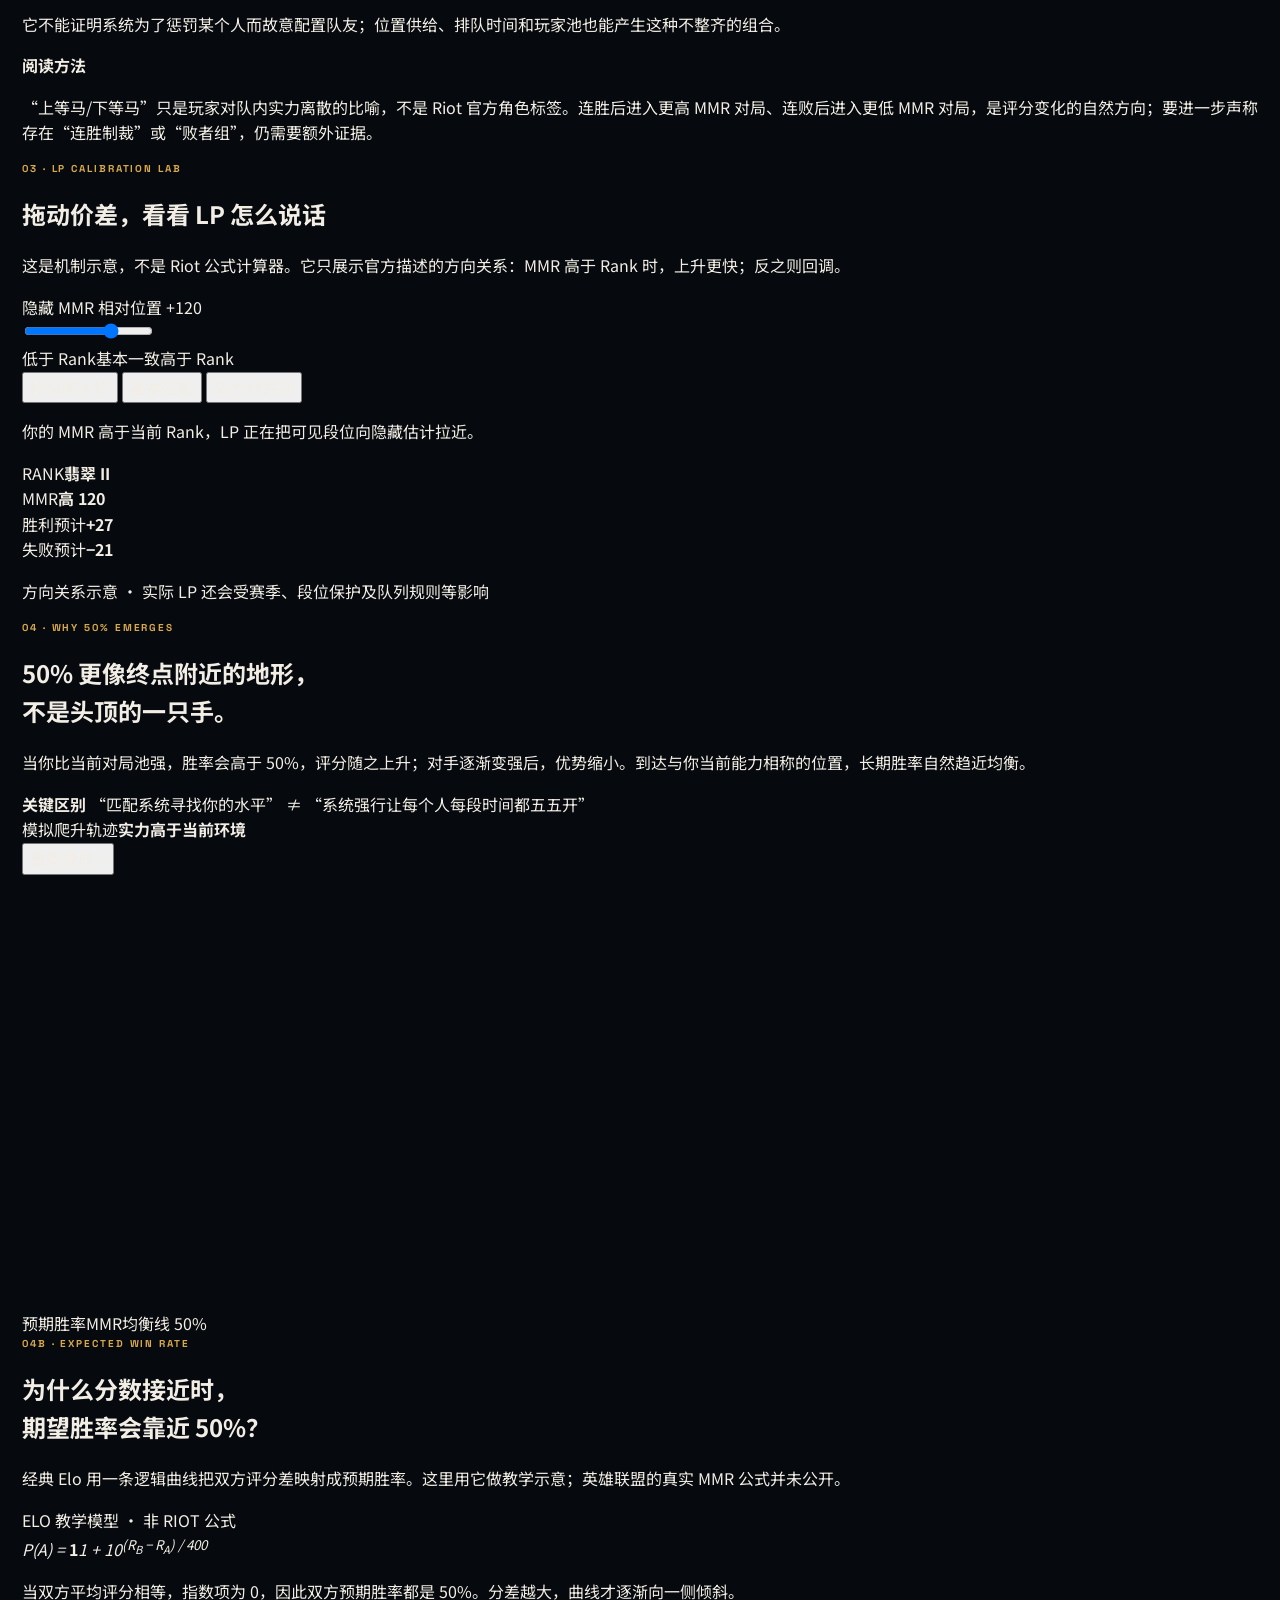
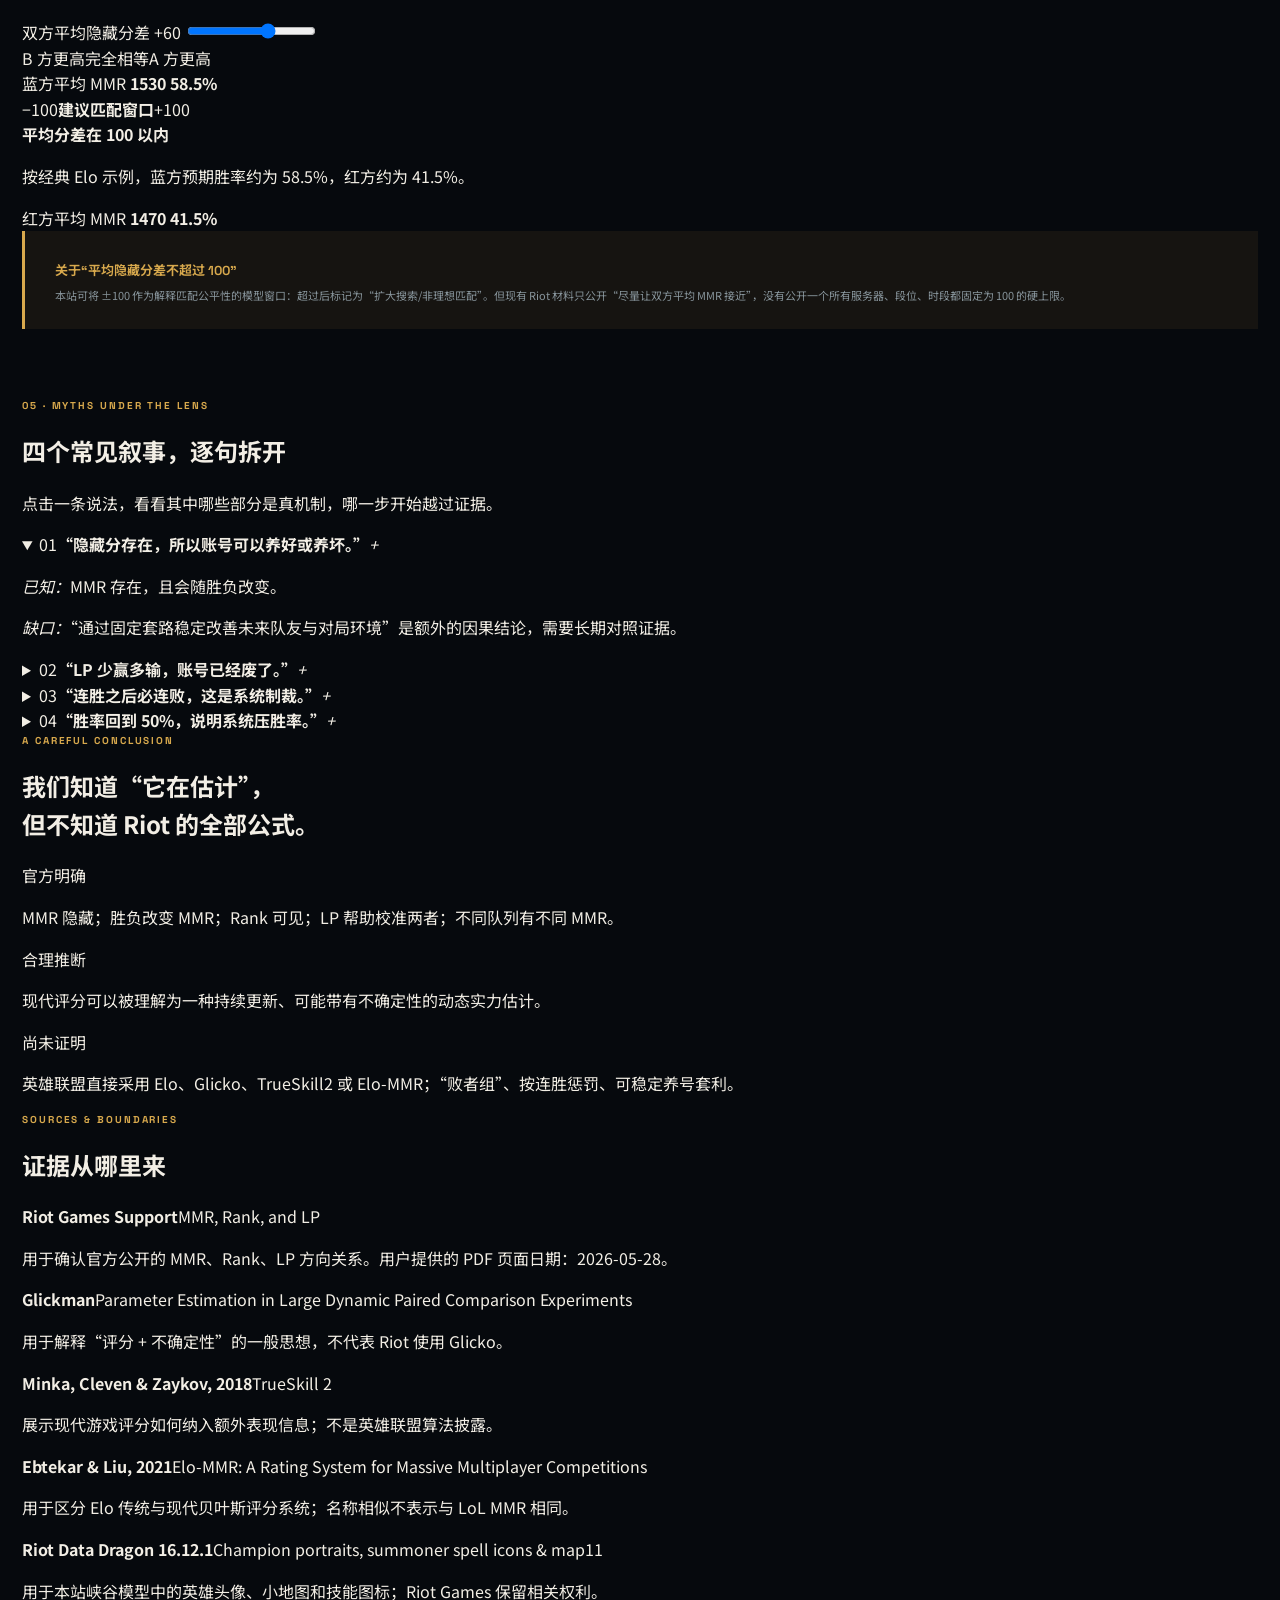
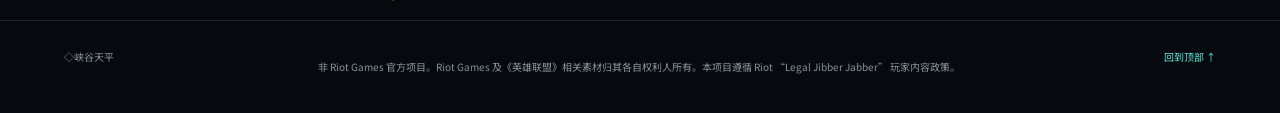
==== commit b3c24cea: "feat: add per-metric performance ranks and vision support" ====
--- a/index.html
+++ b/index.html
@@ -3,103 +3,614 @@
 <head>
   <meta charset="utf-8">
   <meta name="viewport" content="width=device-width, initial-scale=1">
-  <meta name="description" content="英雄联盟 OCE 钻石四以上玩家的英雄与位置行为基准可视化。">
-  <title>峡谷行为基准｜高分段参数仪表盘</title>
+  <meta name="description" content="用交互动画解释英雄联盟排位中的 MMR、Rank、LP、匹配与 Elo 叙事。">
+  <title>峡谷天平｜看懂 MMR、Rank 与 LP</title>
   <link rel="preconnect" href="https://fonts.googleapis.com">
   <link rel="preconnect" href="https://fonts.gstatic.com" crossorigin>
   <link href="https://fonts.googleapis.com/css2?family=Noto+Sans+SC:wght@400;500;600;700;900&family=Space+Grotesk:wght@500;600;700&display=swap" rel="stylesheet">
   <link rel="stylesheet" href="styles.css">
-  <link rel="stylesheet" href="model-dashboard-extras.css">
 </head>
 <body>
-  <header class="dash-header">
-    <a class="dash-brand" href="index.html"><span>◇</span> 峡谷行为基准</a>
-    <div class="dataset-state"><i></i><span id="datasetState">正在读取模型</span></div>
+  <div class="noise" aria-hidden="true"></div>
+  <header class="topbar">
+    <a class="brand" href="#top" aria-label="返回顶部">
+      <span class="brand-mark">◇</span>
+      <span>峡谷天平</span>
+    </a>
+    <nav aria-label="章节导航">
+      <a href="riftscale.html" lang="en">RiftScale 英文版</a>
+      <a href="model-dashboard.html">行为基准</a>
+      <a href="conditional-model.html">玩家案例</a>
+      <a href="#layers">四层机制</a>
+      <a href="#rift-model">峡谷模型</a>
+      <a href="#match-replay">单局复盘</a>
+      <a href="#extreme-cases">极端对局</a>
+      <a href="#simulator">LP 模拟器</a>
+      <a href="#myths">叙事拆解</a>
+    </nav>
+    <button class="sound-toggle" id="motionToggle" type="button" aria-pressed="false">暂停动画</button>
   </header>
-  <main>
-    <section class="dash-hero">
-      <div>
-        <p class="eyebrow">OCE · DIAMOND IV+ · BEHAVIOURAL BENCHMARK</p>
-        <h1>别盯着 CSV。<br><em>看懂一局发生了什么。</em></h1>
-        <p>选择英雄和位置，查看高分段玩家的典型区间。中位数代表“常见表现”，P25–P75 是中间一半样本，而不是必须达到的分数线。</p>
-      </div>
-      <div class="hero-stats">
-        <article><span>玩家单局</span><strong id="rowCount">—</strong><small>真实 API 记录</small></article>
-        <article><span>高分段玩家</span><strong id="playerCount">—</strong><small>当前 D4+</small></article>
-        <article><span>数值参数</span><strong id="parameterCount">—</strong><small>分位数与均值模型</small></article>
-        <article><span>枚举档案</span><strong id="enumProfileCount">—</strong><small>出装、符文与对局类型</small></article>
-      </div>
-    </section>
-    <section class="control-shell" aria-label="模型筛选器">
-      <label><span>英雄</span><select id="championSelect"></select></label>
-      <label><span>位置</span><select id="roleSelect"></select></label>
-      <label class="search-field"><span>查找指标</span><input id="metricSearch" type="search" placeholder="例如：补刀、伤害、视野"></label>
-      <div class="sample-chip"><small>当前最高样本量</small><b id="sampleCount">—</b></div>
-    </section>
-    <section class="profile-shell">
-      <div class="profile-title"><div class="champion-glyph" id="championGlyph">A</div><div><p>当前行为档案</p><h2 id="profileTitle">选择英雄与位置</h2></div></div>
-      <div class="confidence-card"><div><span>数据可靠度</span><b id="confidenceLabel">—</b></div><div class="confidence-track"><i id="confidenceBar"></i></div><p id="confidenceText">样本越多，区间越稳定。</p></div>
-      <div class="phase-nav" role="tablist">
-        <button class="active" data-phase="early">0–15 分钟</button><button data-phase="mid">15–25 分钟</button><button data-phase="late">25 分钟后</button><button data-phase="dragon">龙团</button><button data-phase="global">全局指标</button><button data-phase="all">全部数值</button>
-      </div>
-    </section>
-    <section class="explain-strip">
-      <div><i class="median-key"></i><span><b>中位数</b> 一半样本高于它，一半低于它</span></div>
-      <div><i class="range-key"></i><span><b>典型区间</b> P25–P75，中间 50% 样本</span></div>
-      <div><i class="mean-key"></i><span><b>均值</b> 容易受到极端局影响</span></div>
-    </section>
-    <section class="metrics-section">
-      <div class="section-head"><div><p class="eyebrow" id="phaseEyebrow">EARLY GAME</p><h2 id="phaseTitle">前 15 分钟行为基准</h2></div><span id="visibleMetricCount">—</span></div>
-      <div class="empty-state" id="emptyState" hidden>这个英雄和位置暂时没有足够样本。换一个位置，或继续扩充数据。</div>
-      <div class="metric-grid" id="metricGrid"></div>
-      <button class="load-more" id="loadMore" type="button" hidden>显示更多指标</button>
-    </section>
-    <section class="insight-section build-section" id="builds">
-      <div class="section-head"><div><p class="eyebrow">ENUMERABLE PROFILES</p><h2>出装顺序与可枚举选择</h2></div><span id="enumerableCount">—</span></div>
-      <p class="section-intro">这里不再对物品 ID 求平均，而是保留每局真实选择并统计出现频率。成装顺序按时间线中最终装备的首次获得时间重建；低频组合不会被包装成“推荐答案”。</p>
-      <div class="enumerable-grid">
-        <article class="data-panel panel-wide"><div class="panel-heading"><div><span>BUILD ORDER</span><h3>核心成装与结算装备顺序</h3></div><small>按首次获得时间</small></div><div id="buildOrderPanel" class="sequence-list"></div></article>
-        <article class="data-panel"><div class="panel-heading"><div><span>STARTING BUY</span><h3>起手购买</h3></div><small>0–2 分钟</small></div><div id="starterPanel" class="sequence-list compact"></div></article>
-        <article class="data-panel"><div class="panel-heading"><div><span>FINAL INVENTORY</span><h3>常见最终装备</h3></div><small>不计饰品栏</small></div><div id="finalBuildPanel" class="sequence-list compact"></div></article>
-        <article class="data-panel"><div class="panel-heading"><div><span>SUMMONER SPELLS</span><h3>召唤师技能组合</h3></div></div><div id="summonerPanel" class="choice-list"></div></article>
-        <article class="data-panel"><div class="panel-heading"><div><span>RUNE PAGE</span><h3>基石与副系</h3></div></div><div id="runePanel" class="choice-list"></div></article>
-        <article class="data-panel"><div class="panel-heading"><div><span>SAMPLE ENUMS</span><h3>版本、段位与胜负</h3></div></div><div id="sampleEnumPanel" class="choice-list"></div></article>
-        <article class="data-panel panel-wide"><div class="panel-heading"><div><span>ITEM SLOT DISTRIBUTIONS</span><h3>结算栏位的物品分布</h3></div><small>物品栏 1–6 + 饰品栏</small></div><div id="itemSlotPanel" class="slot-grid"></div></article>
-      </div>
-    </section>
-    <section class="insight-section dragon-section" id="dragon-fights">
-      <div class="section-head"><div><p class="eyebrow">OBJECTIVE WINDOW MODEL</p><h2>龙团：从时间线推断，而不是凭印象</h2></div><span class="method-chip" id="dragonMethod">龙团参数加载中</span></div>
-      <p class="section-intro">把每次击杀小龙视为一个目标窗口，再寻找其前后 45 秒内、龙坑附近的英雄击杀。该口径能枚举参团、击杀、死亡和控龙结果，但不能复原完整视野、语音决策或没有人头发生的拉扯。</p>
-      <div id="dragonStatGrid" class="dragon-stat-grid"></div>
-      <div class="dragon-splits">
-        <article class="data-panel"><div class="panel-heading"><div><span>DRAGON TYPES</span><h3>己方获得的龙种</h3></div></div><div id="dragonTypePanel" class="choice-list"></div></article>
-        <article class="data-panel"><div class="panel-heading"><div><span>WINDOW OUTCOMES</span><h3>目标窗口结果</h3></div></div><div id="dragonOutcomePanel" class="choice-list"></div></article>
-      </div>
-    </section>
-    <section class="insight-section all-data-section" id="all-data">
-      <div class="section-head"><div><p class="eyebrow">COMPLETE FIELD EXPLORER</p><h2>全部可用数值字段</h2></div><span id="allMetricCount">—</span></div>
-      <p class="section-intro">包含稳定阶段指标、Match-v5 结算字段、Riot Challenges、布尔发生率以及本页从时间线派生的龙团/团战字段。ID 型字段转入上方枚举分布，避免把物品编号的平均值误当作有意义的数值。</p>
-      <div class="all-data-controls">
-        <label><span>字段类别</span><select id="metricCategory"></select></label>
-        <label><span>搜索字段名</span><input id="allMetricSearch" type="search" placeholder="例如 dragon、damage、ward、击杀"></label>
-        <label class="zero-toggle"><input id="showZeroMetrics" type="checkbox" checked><span>显示全零字段</span></label>
-      </div>
-      <div class="data-table-wrap">
-        <table class="data-table">
-          <thead><tr><th>指标</th><th>来源</th><th>样本</th><th>P25</th><th>中位数</th><th>均值</th><th>P75</th></tr></thead>
-          <tbody id="allMetricRows"></tbody>
-        </table>
-      </div>
-      <button class="load-more" id="allMetricMore" type="button" hidden>显示更多字段</button>
-    </section>
-    <section class="coverage-section">
-      <div class="section-head"><div><p class="eyebrow">COVERAGE, NOT A LEADERBOARD</p><h2>哪些英雄位置的数据最可靠？</h2></div></div>
-      <p class="coverage-intro">这里只展示样本覆盖度，不给英雄强弱排名。条越长，说明该英雄位置组合的有效玩家单局越多。</p>
-      <div class="coverage-list" id="coverageList"></div>
-    </section>
-    <aside class="boundary-note"><b>阅读边界</b><p>高于基准不一定更好：承伤、死亡和首个阵亡通常更低更理想；伤害与经济也会受位置、阵容、时长和胜负影响。本页是行为参照，不是隐藏 MMR 或单局评分。</p></aside>
+
+  <main id="top">
+    <section class="hero">
+      <div class="hero-copy">
+        <p class="eyebrow">LEAGUE RANKED SYSTEM · MECHANISM, NOT MYTH</p>
+        <h1>系统看见的你，<br><em>不只有一个段位。</em></h1>
+        <p class="hero-lead">MMR 是隐藏估计，Rank 是可见身份，LP 是两者之间的校准信号。匹配系统则在公平、位置与等待时间之间寻找一个可行解。</p>
+        <div class="hero-actions">
+          <a class="primary-btn" href="#layers">开始拆解 <span>↓</span></a>
+          <button class="text-btn" id="quickDemo" type="button">播放 30 秒机制演示</button>
+        </div>
+        <div class="hero-proof">
+          <span><b>官方明确</b> MMR / Rank / LP</span>
+          <span><b>机制示例</b> Rank 与 MMR 可以错位</span>
+          <span><b>尚未证明</b> “败者组”与系统制裁</span>
+        </div>
+      </div>
+
+      <div class="hero-visual" aria-label="MMR、Rank 与 LP 的动态关系示意图">
+        <div class="orbit orbit-one"></div>
+        <div class="orbit orbit-two"></div>
+        <div class="core">
+          <span class="core-label">HIDDEN</span>
+          <strong id="heroMmr">1628</strong>
+          <small>MMR ESTIMATE</small>
+        </div>
+        <div class="rank-card floating-card">
+          <span>VISIBLE RANK</span>
+          <strong>翡翠 II</strong>
+          <small>当前 43 LP</small>
+        </div>
+        <div class="lp-card floating-card">
+          <span>CALIBRATION</span>
+          <strong class="positive">+27 / −21</strong>
+          <small>MMR 高于 Rank</small>
+        </div>
+        <div class="match-card floating-card">
+          <span>MATCH FOUND</span>
+          <div class="teams">
+            <i></i><i></i><i></i><i></i><i></i>
+            <b>VS</b>
+            <i></i><i></i><i></i><i></i><i></i>
+          </div>
+          <small>平均 MMR 接近 · 约束并存</small>
+        </div>
+        <svg class="connection-lines" viewBox="0 0 620 620" aria-hidden="true">
+          <path d="M310 310 C205 210 170 180 92 145"/>
+          <path d="M310 310 C440 215 462 160 530 125"/>
+          <path d="M310 310 C415 420 485 430 540 492"/>
+        </svg>
+      </div>
+    </section>
+
+    <section class="ticker" aria-label="核心概念">
+      <div class="ticker-track">
+        <span>MMR ≠ RANK</span><i>✦</i><span>LP 是校准信号</span><i>✦</i><span>50% 是均衡结果</span><i>✦</i><span>匹配平衡的是队伍整体</span><i>✦</i>
+        <span>MMR ≠ RANK</span><i>✦</i><span>LP 是校准信号</span><i>✦</i><span>50% 是均衡结果</span><i>✦</i><span>匹配平衡的是队伍整体</span><i>✦</i>
+      </div>
+    </section>
+
+    <section class="section intro" id="layers">
+      <div class="section-heading">
+        <p class="eyebrow">01 · THE FOUR-LAYER MODEL</p>
+        <h2>先把一团“Elo”<br>拆成四台不同的机器</h2>
+        <p>玩家口中的 Elo 往往把隐藏分、段位、LP、队友质量与连败体验揉在一起。机制分析的第一步，是不让它们串台。</p>
+      </div>
+
+      <div class="layer-stage" id="layerStage">
+        <div class="layer-tabs" role="tablist" aria-label="四层机制">
+          <button class="layer-tab active" data-layer="0" role="tab" aria-selected="true"><b>01</b> 隐藏评分</button>
+          <button class="layer-tab" data-layer="1" role="tab" aria-selected="false"><b>02</b> 外显身份</button>
+          <button class="layer-tab" data-layer="2" role="tab" aria-selected="false"><b>03</b> 校准信号</button>
+          <button class="layer-tab" data-layer="3" role="tab" aria-selected="false"><b>04</b> 对局构造</button>
+        </div>
+
+        <div class="layer-visual">
+          <div class="layer-stack">
+            <article class="stack-card active" data-card="0">
+              <div class="stack-icon mmr-icon"><span>μ</span><i></i></div>
+              <div><small>HIDDEN ESTIMATE</small><h3>MMR</h3></div>
+              <p>系统内部对你当前排位实力的估计。胜利上升，失败下降；真实数值不可见。</p>
+            </article>
+            <article class="stack-card" data-card="1">
+              <div class="stack-icon rank-icon">Ⅲ</div>
+              <div><small>VISIBLE IDENTITY</small><h3>Rank</h3></div>
+              <p>黄金、翡翠、钻石……它把隐藏估计翻译成玩家可读的进度与身份，但不等于 MMR。</p>
+            </article>
+            <article class="stack-card" data-card="2">
+              <div class="stack-icon lp-icon">LP</div>
+              <div><small>CALIBRATION SIGNAL</small><h3>League Points</h3></div>
+              <p>当 MMR 与 Rank 错位时，LP 的赢/输幅度帮助两者重新靠拢。</p>
+            </article>
+            <article class="stack-card" data-card="3">
+              <div class="stack-icon queue-icon"><i></i><i></i><i></i></div>
+              <div><small>MULTI-OBJECTIVE SYSTEM</small><h3>Matchmaking</h3></div>
+              <p>在队伍公平、位置偏好、等待时间、自动补位与在线玩家池之间折中。</p>
+            </article>
+          </div>
+          <aside class="layer-note">
+            <span id="layerKicker">官方明确</span>
+            <h3 id="layerTitle">MMR 是估计，不是“系统情绪”</h3>
+            <p id="layerText">把它想成系统持续更新的一张内部成绩单。评分系统研究常用“均值 + 不确定性”描述实力，但 Riot 并未公开英雄联盟 MMR 的完整公式。</p>
+            <div class="certainty">
+              <span>证据强度</span>
+              <div><i id="certaintyBar" style="width: 96%"></i></div>
+              <b id="certaintyLabel">官方机制</b>
+            </div>
+          </aside>
+        </div>
+      </div>
+    </section>
+
+    <section class="rift-section" id="rift-model">
+      <div class="rift-atmosphere" aria-hidden="true"></div>
+      <div class="rift-shell">
+        <div class="section-heading">
+          <p class="eyebrow">02 · ONE MATCH, TWO RATING LAYERS</p>
+          <h2>同一场峡谷对局里，<br>Rank 和 MMR 可以并不相同。</h2>
+          <p>下面是一场教学示例：Rank 是玩家实际看见的段位与 LP；MMR 是为了说明机制而设置的隐藏示例值。系统更关心两队整体是否接近，而不是让十个人的可见段位完全一样。</p>
+        </div>
+
+        <div class="match-example">
+          <div class="match-summary">
+            <div class="summary-team blue-summary"><span>蓝方平均隐藏 MMR</span><strong>1508</strong><small>平均可见段位：翡翠 II</small></div>
+            <div class="summary-center">
+              <span>双方平均分差</span><strong>16</strong>
+              <div class="summary-scale"><i style="left:54%"></i></div>
+              <small>经典 Elo 教学模型：蓝方约 52.3% · 红方约 47.7%</small>
+            </div>
+            <div class="summary-team red-summary"><span>红方平均隐藏 MMR</span><strong>1492</strong><small>平均可见段位：翡翠 II</small></div>
+          </div>
+          <div class="gap-definition">
+            <span><b>个人差值 Δ</b> = 隐藏 MMR − Rank 教学参考值</span>
+            <span class="gap-positive">正差：MMR 高于 Rank</span>
+            <span class="gap-neutral">接近：两层基本一致</span>
+            <span class="gap-negative">负差：MMR 低于 Rank</span>
+            <small>Riot 未公开 Rank 与 MMR 的固定换算；参考值仅服务于本页示例。</small>
+          </div>
+
+          <div class="match-grid">
+            <div class="team-roster blue-roster" aria-label="蓝方玩家">
+              <h3><span>BLUE SIDE</span> 蓝方玩家</h3>
+              <button class="player-card active" type="button" data-player="blue-top">
+                <img src="assets/champions/Garen.png" alt="盖伦">
+                <span class="player-role">TOP</span>
+                <span class="player-name">蓝方上路</span>
+                <span class="player-rank"><small>实际 Rank</small><b>翡翠 I · 62 LP</b></span>
+                <span class="player-mmr"><small>隐藏 MMR 示例</small><b>1580</b><em class="mmr-gap positive">Δ +40</em></span>
+              </button>
+              <button class="player-card" type="button" data-player="blue-jungle">
+                <img src="assets/champions/LeeSin.png" alt="李青">
+                <span class="player-role">JNG</span>
+                <span class="player-name">蓝方打野</span>
+                <span class="player-rank"><small>实际 Rank</small><b>翡翠 II · 18 LP</b></span>
+                <span class="player-mmr"><small>隐藏 MMR 示例</small><b>1515</b><em class="mmr-gap neutral">Δ +15</em></span>
+              </button>
+              <button class="player-card" type="button" data-player="blue-mid">
+                <img src="assets/champions/Ahri.png" alt="阿狸">
+                <span class="player-role">MID</span>
+                <span class="player-name">蓝方中路</span>
+                <span class="player-rank"><small>实际 Rank</small><b>翡翠 II · 45 LP</b></span>
+                <span class="player-mmr"><small>隐藏 MMR 示例</small><b>1540</b><em class="mmr-gap positive">Δ +40</em></span>
+              </button>
+              <button class="player-card" type="button" data-player="blue-bottom">
+                <img src="assets/champions/Jinx.png" alt="金克丝">
+                <span class="player-role">BOT</span>
+                <span class="player-name">蓝方下路</span>
+                <span class="player-rank"><small>实际 Rank</small><b>翡翠 III · 77 LP</b></span>
+                <span class="player-mmr"><small>隐藏 MMR 示例</small><b>1470</b><em class="mmr-gap neutral">Δ +10</em></span>
+              </button>
+              <button class="player-card" type="button" data-player="blue-support">
+                <img src="assets/champions/Thresh.png" alt="锤石">
+                <span class="player-role">SUP</span>
+                <span class="player-name">蓝方辅助</span>
+                <span class="player-rank"><small>实际 Rank</small><b>白金 I · 84 LP</b></span>
+                <span class="player-mmr"><small>隐藏 MMR 示例</small><b>1435</b><em class="mmr-gap neutral">Δ +15</em></span>
+              </button>
+            </div>
+
+            <div class="map-column">
+              <div class="rift-map-frame">
+                <img src="assets/map11.png" alt="召唤师峡谷小地图">
+                <span class="map-role blue-dot blue-top" data-map-player="blue-top">TOP</span>
+                <span class="map-role blue-dot blue-jungle" data-map-player="blue-jungle">JNG</span>
+                <span class="map-role blue-dot blue-mid" data-map-player="blue-mid">MID</span>
+                <span class="map-role blue-dot blue-bottom" data-map-player="blue-bottom">BOT</span>
+                <span class="map-role blue-dot blue-support" data-map-player="blue-support">SUP</span>
+                <span class="map-role red-dot red-top" data-map-player="red-top">TOP</span>
+                <span class="map-role red-dot red-jungle" data-map-player="red-jungle">JNG</span>
+                <span class="map-role red-dot red-mid" data-map-player="red-mid">MID</span>
+                <span class="map-role red-dot red-bottom" data-map-player="red-bottom">BOT</span>
+                <span class="map-role red-dot red-support" data-map-player="red-support">SUP</span>
+              </div>
+              <div class="selected-player">
+                <span id="selectedRole">蓝方上路 · TOP</span>
+                <strong id="selectedComparison">翡翠 I 62 LP <i>≠</i> MMR 1580</strong>
+                <div class="selected-gap">
+                  <span>Rank 教学参考值 <b id="selectedRankRef">1540</b></span>
+                  <em id="selectedDelta" class="positive">Δ +40</em>
+                </div>
+                <p id="selectedExplanation">这名玩家的 MMR 高于当前可见 Rank，因此他的 LP 变化可能更偏向“赢得多、输得少”。</p>
+              </div>
+              <p class="example-disclaimer">点击任意玩家查看。所有 Rank、LP 与 MMR 数字均为机制教学示例，不代表真实账号或 Riot 的段位换算表。</p>
+            </div>
+
+            <div class="team-roster red-roster" aria-label="红方玩家">
+              <h3><span>RED SIDE</span> 红方玩家</h3>
+              <button class="player-card" type="button" data-player="red-top">
+                <img src="assets/champions/Darius.png" alt="德莱厄斯">
+                <span class="player-role">TOP</span>
+                <span class="player-name">红方上路</span>
+                <span class="player-rank"><small>实际 Rank</small><b>翡翠 II · 71 LP</b></span>
+                <span class="player-mmr"><small>隐藏 MMR 示例</small><b>1510</b><em class="mmr-gap neutral">Δ +10</em></span>
+              </button>
+              <button class="player-card" type="button" data-player="red-jungle">
+                <img src="assets/champions/Viego.png" alt="佛耶戈">
+                <span class="player-role">JNG</span>
+                <span class="player-name">红方打野</span>
+                <span class="player-rank"><small>实际 Rank</small><b>翡翠 II · 34 LP</b></span>
+                <span class="player-mmr"><small>隐藏 MMR 示例</small><b>1530</b><em class="mmr-gap positive">Δ +30</em></span>
+              </button>
+              <button class="player-card" type="button" data-player="red-mid">
+                <img src="assets/champions/Yasuo.png" alt="亚索">
+                <span class="player-role">MID</span>
+                <span class="player-name">红方中路</span>
+                <span class="player-rank"><small>实际 Rank</small><b>翡翠 II · 92 LP</b></span>
+                <span class="player-mmr"><small>隐藏 MMR 示例</small><b>1455</b><em class="mmr-gap negative">Δ −45</em></span>
+              </button>
+              <button class="player-card" type="button" data-player="red-bottom">
+                <img src="assets/champions/Kaisa.png" alt="卡莎">
+                <span class="player-role">BOT</span>
+                <span class="player-name">红方下路</span>
+                <span class="player-rank"><small>实际 Rank</small><b>翡翠 II · 8 LP</b></span>
+                <span class="player-mmr"><small>隐藏 MMR 示例</small><b>1505</b><em class="mmr-gap neutral">Δ +5</em></span>
+              </button>
+              <button class="player-card" type="button" data-player="red-support">
+                <img src="assets/champions/Lulu.png" alt="璐璐">
+                <span class="player-role">SUP</span>
+                <span class="player-name">红方辅助</span>
+                <span class="player-rank"><small>实际 Rank</small><b>白金 I · 96 LP</b></span>
+                <span class="player-mmr"><small>隐藏 MMR 示例</small><b>1460</b><em class="mmr-gap positive">Δ +40</em></span>
+              </button>
+            </div>
+          </div>
+        </div>
+      </div>
+    </section>
+
+    <section class="section replay-section" id="match-replay">
+      <div class="section-heading replay-heading">
+        <div>
+          <p class="eyebrow">03 · MINUTE-BY-MINUTE MATCH REPLAY</p>
+          <h2>每一分钟，十名玩家都在地图上。</h2>
+        </div>
+        <p>用 Riot Match-v5 Timeline 的真实分钟帧重建对局。拖动时间轴查看十名玩家的坐标、经济、等级与关键事件；它是赛后数据复盘，不是逐秒录像。</p>
+      </div>
+
+      <div class="replay-lab">
+        <header class="replay-toolbar">
+          <div>
+            <span class="live-source"><i></i> RIOT TIMELINE RECONSTRUCTION</span>
+            <strong id="replayMatchId">载入对局…</strong>
+          </div>
+          <div class="replay-toolbar-stats">
+            <span>版本 <b id="replayVersion">—</b></span>
+            <span>时长 <b id="replayDuration">—</b></span>
+            <span>坐标覆盖 <b id="replayCoverage">—</b></span>
+          </div>
+        </header>
+
+        <div class="replay-workspace">
+          <aside class="replay-roster" aria-label="本局十名玩家">
+            <div class="roster-team-title blue"><span>BLUE SIDE</span><b>蓝方</b></div>
+            <div id="replayBlueRoster" class="replay-roster-list"></div>
+            <div class="roster-team-title red"><span>RED SIDE</span><b>红方</b></div>
+            <div id="replayRedRoster" class="replay-roster-list"></div>
+          </aside>
+
+          <div class="replay-map-column">
+            <div class="replay-map" id="replayMap">
+              <img src="assets/map11.png" alt="召唤师峡谷每分钟位置重建图">
+              <div class="map-grid" aria-hidden="true"></div>
+              <div id="replayEventLayer" class="replay-event-layer" aria-hidden="true"></div>
+              <div id="replayMarkerLayer" class="replay-marker-layer"></div>
+              <div class="map-minute-stamp"><small>TIMELINE FRAME</small><b id="replayMapMinute">00:00</b></div>
+              <div class="map-source-note">坐标为该分钟最近一帧 · 不插值</div>
+            </div>
+            <div class="replay-legend">
+              <span><i class="blue"></i>蓝方</span>
+              <span><i class="red"></i>红方</span>
+              <span><i class="selected"></i>选中玩家</span>
+              <small>点击地图标记或左侧玩家切换分析对象</small>
+            </div>
+          </div>
+
+          <aside class="replay-diagnosis">
+            <span class="diagnosis-label">SELECTED PLAYER</span>
+            <div class="diagnosis-player">
+              <div id="diagnosisMonogram">—</div>
+              <div><b id="diagnosisChampion">选择玩家</b><span id="diagnosisRole">—</span></div>
+            </div>
+            <div class="diagnosis-metrics">
+              <div><span>等级</span><b id="diagnosisLevel">—</b></div>
+              <div><span>总金币</span><b id="diagnosisGold">—</b></div>
+              <div><span>补刀</span><b id="diagnosisCs">—</b></div>
+              <div><span>附近队友</span><b id="diagnosisAllies">—</b></div>
+            </div>
+            <div class="diagnosis-signal" id="diagnosisSignal">
+              <span>本分钟提示</span>
+              <strong id="diagnosisTitle">选择时间点开始复盘</strong>
+              <p id="diagnosisText">系统会根据位置、队友距离、持有金币与地图事件生成可核查的规则提示。</p>
+            </div>
+            <div class="diagnosis-boundary">
+              <b>解释边界</b>
+              <p>公开 API 只有分钟级坐标。这里可以诊断区域、脱节和资源窗口，不能判断走位微操或复原完整视野。</p>
+            </div>
+          </aside>
+        </div>
+
+        <footer class="replay-controls">
+          <div class="replay-buttons">
+            <button id="replayPrev" type="button" aria-label="上一分钟">−1</button>
+            <button id="replayPlay" class="replay-play" type="button" aria-label="播放时间线">播放</button>
+            <button id="replayNext" type="button" aria-label="下一分钟">+1</button>
+          </div>
+          <div class="replay-scrubber">
+            <div><span id="replayPhase">前期 · 对线</span><b id="replayTime">00:00</b></div>
+            <input id="replayRange" type="range" min="0" max="19" value="10" step="1" aria-label="选择对局分钟">
+            <div class="replay-ticks"><span>00:00</span><span>15:00</span><span id="replayEndTick">结束</span></div>
+          </div>
+          <div class="replay-events">
+            <span>本分钟事件</span>
+            <div id="replayEventFeed">暂无关键事件</div>
+          </div>
+        </footer>
+      </div>
+    </section>
+
+    <section class="section extreme-section" id="extreme-cases">
+      <div class="section-heading">
+        <p class="eyebrow">02B · EXTREME MATCH EXAMPLES</p>
+        <h2>所谓“上等马、下等马”，<br>在数字上可能长什么样？</h2>
+        <p>队伍平均 MMR 接近，并不要求五个位置逐一相等。下面用四组刻意放大的教学数据，展示内部离散、连胜后 MMR 超前、连败后 Rank 超前等情况。</p>
+      </div>
+
+      <div class="extreme-lab">
+        <div class="extreme-tabs" role="tablist" aria-label="极端对局示例">
+          <button class="extreme-tab active" data-extreme="horse" type="button"><b>01</b> 上等马带下等马</button>
+          <button class="extreme-tab" data-extreme="offset" type="button"><b>02</b> 分路强弱对冲</button>
+          <button class="extreme-tab" data-extreme="winstreak" type="button"><b>03</b> 连胜后 MMR 超前</button>
+          <button class="extreme-tab" data-extreme="lossstreak" type="button"><b>04</b> 连败后 Rank 超前</button>
+        </div>
+
+        <div class="extreme-panel">
+          <header class="extreme-head">
+            <div><span id="extremeKicker">内部方差很大</span><h3 id="extremeTitle">一个“上等马”与一个“下等马”可以同时出现在同队</h3></div>
+            <div class="extreme-averages">
+              <span>蓝方平均 <b id="extremeBlueAvg">1500</b></span>
+              <i>差 <strong id="extremeAvgGap">0</strong></i>
+              <span>红方平均 <b id="extremeRedAvg">1500</b></span>
+            </div>
+          </header>
+
+          <div class="matchup-table">
+            <div class="matchup-labels"><span>蓝方：Rank / MMR</span><b>位置与对位差</b><span>红方：MMR / Rank</span></div>
+            <div class="matchup-row" data-extreme-row="0">
+              <div class="extreme-player blue"><span class="extreme-rank">钻石 IV</span><div class="rating-bar"><i></i></div><b class="extreme-mmr">1700</b></div>
+              <div class="lane-diff"><span>TOP</span><b>+160</b><small>蓝方更高</small></div>
+              <div class="extreme-player red"><b class="extreme-mmr">1540</b><div class="rating-bar"><i></i></div><span class="extreme-rank">翡翠 I</span></div>
+            </div>
+            <div class="matchup-row" data-extreme-row="1">
+              <div class="extreme-player blue"><span class="extreme-rank">翡翠 I</span><div class="rating-bar"><i></i></div><b class="extreme-mmr">1550</b></div>
+              <div class="lane-diff"><span>JNG</span><b>+30</b><small>蓝方更高</small></div>
+              <div class="extreme-player red"><b class="extreme-mmr">1520</b><div class="rating-bar"><i></i></div><span class="extreme-rank">翡翠 II</span></div>
+            </div>
+            <div class="matchup-row" data-extreme-row="2">
+              <div class="extreme-player blue"><span class="extreme-rank">翡翠 III</span><div class="rating-bar"><i></i></div><b class="extreme-mmr">1450</b></div>
+              <div class="lane-diff"><span>MID</span><b>−50</b><small>红方更高</small></div>
+              <div class="extreme-player red"><b class="extreme-mmr">1500</b><div class="rating-bar"><i></i></div><span class="extreme-rank">翡翠 II</span></div>
+            </div>
+            <div class="matchup-row" data-extreme-row="3">
+              <div class="extreme-player blue"><span class="extreme-rank">白金 I</span><div class="rating-bar"><i></i></div><b class="extreme-mmr">1425</b></div>
+              <div class="lane-diff"><span>BOT</span><b>−55</b><small>红方更高</small></div>
+              <div class="extreme-player red"><b class="extreme-mmr">1480</b><div class="rating-bar"><i></i></div><span class="extreme-rank">翡翠 III</span></div>
+            </div>
+            <div class="matchup-row" data-extreme-row="4">
+              <div class="extreme-player blue"><span class="extreme-rank">白金 II</span><div class="rating-bar"><i></i></div><b class="extreme-mmr">1375</b></div>
+              <div class="lane-diff"><span>SUP</span><b>−85</b><small>红方更高</small></div>
+              <div class="extreme-player red"><b class="extreme-mmr">1460</b><div class="rating-bar"><i></i></div><span class="extreme-rank">翡翠 III</span></div>
+            </div>
+          </div>
+
+          <div class="extreme-explanation">
+            <div>
+              <span>这组数字说明什么</span>
+              <p id="extremeMeaning">两队平均值完全相同，但蓝方从 1700 到 1375，内部跨度达到 325。上路会像“上等马”，辅助则像“下等马”。</p>
+            </div>
+            <div>
+              <span>它不能证明什么</span>
+              <p id="extremeBoundary">它不能证明系统为了惩罚某个人而故意配置队友；位置供给、排队时间和玩家池也能产生这种不整齐的组合。</p>
+            </div>
+          </div>
+        </div>
+      </div>
+
+      <div class="extreme-warning">
+        <b>阅读方法</b>
+        <p>“上等马/下等马”只是玩家对队内实力离散的比喻，不是 Riot 官方角色标签。连胜后进入更高 MMR 对局、连败后进入更低 MMR 对局，是评分变化的自然方向；要进一步声称存在“连胜制裁”或“败者组”，仍需要额外证据。</p>
+      </div>
+    </section>
+
+    <section class="section simulator-section" id="simulator">
+      <div class="section-heading compact">
+        <p class="eyebrow">03 · LP CALIBRATION LAB</p>
+        <h2>拖动价差，看看 LP 怎么说话</h2>
+        <p>这是机制示意，不是 Riot 公式计算器。它只展示官方描述的方向关系：MMR 高于 Rank 时，上升更快；反之则回调。</p>
+      </div>
+
+      <div class="simulator">
+        <div class="sim-controls">
+          <div class="control-header">
+            <span>隐藏 MMR 相对位置</span>
+            <output id="gapOutput">+120</output>
+          </div>
+          <input id="mmrGap" type="range" min="-300" max="300" value="120" step="10" aria-label="MMR 与 Rank 的相对差值">
+          <div class="range-labels"><span>低于 Rank</span><span>基本一致</span><span>高于 Rank</span></div>
+
+          <div class="scenario-buttons" aria-label="快捷情景">
+            <button data-gap="-220" type="button">段位跑太快</button>
+            <button data-gap="0" type="button">基本匹配</button>
+            <button data-gap="220" type="button">实力待兑现</button>
+          </div>
+          <div class="sim-explanation">
+            <span class="status-dot"></span>
+            <p id="simExplanation">你的 MMR 高于当前 Rank，LP 正在把可见段位向隐藏估计拉近。</p>
+          </div>
+        </div>
+
+        <div class="sim-display">
+          <div class="ladder" aria-hidden="true">
+            <div class="ladder-line"></div>
+            <div class="rank-marker"><span>RANK</span><b>翡翠 II</b></div>
+            <div class="mmr-marker" id="mmrMarker"><span>MMR</span><b id="mmrMarkerText">高 120</b></div>
+          </div>
+          <div class="lp-result">
+            <div><span>胜利预计</span><strong class="win" id="winLp">+27</strong></div>
+            <div><span>失败预计</span><strong class="loss" id="lossLp">−21</strong></div>
+          </div>
+          <p class="formula-caption">方向关系示意 · 实际 LP 还会受赛季、段位保护及队列规则等影响</p>
+        </div>
+      </div>
+    </section>
+
+    <section class="section balance-section">
+      <div class="balance-copy">
+        <p class="eyebrow">04 · WHY 50% EMERGES</p>
+        <h2>50% 更像终点附近的地形，<br>不是头顶的一只手。</h2>
+        <p>当你比当前对局池强，胜率会高于 50%，评分随之上升；对手逐渐变强后，优势缩小。到达与你当前能力相称的位置，长期胜率自然趋近均衡。</p>
+        <div class="balance-callout">
+          <b>关键区别</b>
+          <span>“匹配系统寻找你的水平” ≠ “系统强行让每个人每段时间都五五开”</span>
+        </div>
+      </div>
+      <div class="chart-card">
+        <div class="chart-head">
+          <div><span>模拟爬升轨迹</span><b id="chartStatus">实力高于当前环境</b></div>
+          <button id="replayChart" type="button">重新播放 ↻</button>
+        </div>
+        <canvas id="convergenceChart" width="760" height="430" aria-label="随着 MMR 上升，预期胜率趋近 50% 的动画曲线"></canvas>
+        <div class="chart-legend"><span><i class="cyan"></i>预期胜率</span><span><i class="gold"></i>MMR</span><span><i class="dash"></i>均衡线 50%</span></div>
+      </div>
+    </section>
+
+    <section class="section formula-section" id="formula">
+      <div class="section-heading">
+        <p class="eyebrow">04B · EXPECTED WIN RATE</p>
+        <h2>为什么分数接近时，<br>期望胜率会靠近 50%？</h2>
+        <p>经典 Elo 用一条逻辑曲线把双方评分差映射成预期胜率。这里用它做教学示意；英雄联盟的真实 MMR 公式并未公开。</p>
+      </div>
+
+      <div class="formula-lab">
+        <div class="equation-panel">
+          <span class="model-badge">ELO 教学模型 · 非 RIOT 公式</span>
+          <div class="equation">
+            <i>P(A) =</i>
+            <span class="fraction"><b>1</b><em>1 + 10<sup>(R<sub>B</sub> − R<sub>A</sub>) / 400</sup></em></span>
+          </div>
+          <p>当双方平均评分相等，指数项为 0，因此双方预期胜率都是 50%。分差越大，曲线才逐渐向一侧倾斜。</p>
+          <label for="teamGap">双方平均隐藏分差 <output id="teamGapOutput">+60</output></label>
+          <input id="teamGap" type="range" min="-200" max="200" value="60" step="5">
+          <div class="range-labels"><span>B 方更高</span><span>完全相等</span><span>A 方更高</span></div>
+        </div>
+
+        <div class="team-balance">
+          <div class="team team-a">
+            <span>蓝方平均 MMR</span>
+            <strong id="teamAMmr">1530</strong>
+            <b id="teamAChance">58.5%</b>
+          </div>
+          <div class="balance-meter">
+            <div class="hundred-window"><span>−100</span><b>建议匹配窗口</b><span>+100</span></div>
+            <div class="meter-track"><i id="gapNeedle"></i></div>
+            <strong id="balanceVerdict">平均分差在 100 以内</strong>
+            <p id="balanceDetail">按经典 Elo 示例，蓝方预期胜率约为 58.5%，红方约为 41.5%。</p>
+          </div>
+          <div class="team team-b">
+            <span>红方平均 MMR</span>
+            <strong id="teamBMmr">1470</strong>
+            <b id="teamBChance">41.5%</b>
+          </div>
+        </div>
+      </div>
+
+      <div class="boundary-note">
+        <b>关于“平均隐藏分差不超过 100”</b>
+        <p>本站可将 ±100 作为解释匹配公平性的模型窗口：超过后标记为“扩大搜索/非理想匹配”。但现有 Riot 材料只公开“尽量让双方平均 MMR 接近”，没有公开一个所有服务器、段位、时段都固定为 100 的硬上限。</p>
+      </div>
+    </section>
+
+    <section class="section myths-section" id="myths">
+      <div class="section-heading compact">
+        <p class="eyebrow">05 · MYTHS UNDER THE LENS</p>
+        <h2>四个常见叙事，逐句拆开</h2>
+        <p>点击一条说法，看看其中哪些部分是真机制，哪一步开始越过证据。</p>
+      </div>
+      <div class="myth-list">
+        <details open>
+          <summary><span>01</span><b>“隐藏分存在，所以账号可以养好或养坏。”</b><i>+</i></summary>
+          <div><p><em>已知：</em>MMR 存在，且会随胜负改变。</p><p><em>缺口：</em>“通过固定套路稳定改善未来队友与对局环境”是额外的因果结论，需要长期对照证据。</p></div>
+        </details>
+        <details>
+          <summary><span>02</span><b>“LP 少赢多输，账号已经废了。”</b><i>+</i></summary>
+          <div><p><em>更朴素的解释：</em>当前 Rank 暂时高于 MMR，LP 在做价差修复。继续稳定赢得超过当前水平的比赛，关系仍会改变。</p></div>
+        </details>
+        <details>
+          <summary><span>03</span><b>“连胜之后必连败，这是系统制裁。”</b><i>+</i></summary>
+          <div><p><em>可替代解释：</em>MMR 上升带来更强对手，同时可能叠加疲劳、心态、英雄池与随机波动。仅凭时间顺序不能证明系统惩罚。</p></div>
+        </details>
+        <details>
+          <summary><span>04</span><b>“胜率回到 50%，说明系统压胜率。”</b><i>+</i></summary>
+          <div><p><em>均衡解释：</em>持续获胜会把你送进更强的对局池；当优势被环境吸收，胜率趋近 50%。继续上升需要能力增长快于匹配强度。</p></div>
+        </details>
+      </div>
+    </section>
+
+    <section class="section model-section">
+      <div class="model-card">
+        <div>
+          <p class="eyebrow">A CAREFUL CONCLUSION</p>
+          <h2>我们知道“它在估计”，<br>但不知道 Riot 的全部公式。</h2>
+        </div>
+        <div class="model-columns">
+          <div><span class="tag verified">官方明确</span><p>MMR 隐藏；胜负改变 MMR；Rank 可见；LP 帮助校准两者；不同队列有不同 MMR。</p></div>
+          <div><span class="tag inferred">合理推断</span><p>现代评分可以被理解为一种持续更新、可能带有不确定性的动态实力估计。</p></div>
+          <div><span class="tag unknown">尚未证明</span><p>英雄联盟直接采用 Elo、Glicko、TrueSkill2 或 Elo‑MMR；“败者组”、按连胜惩罚、可稳定养号套利。</p></div>
+        </div>
+      </div>
+    </section>
+
+    <section class="section sources-section">
+      <div class="section-heading compact">
+        <p class="eyebrow">SOURCES & BOUNDARIES</p>
+        <h2>证据从哪里来</h2>
+      </div>
+      <div class="sources">
+        <article><b>Riot Games Support</b><span>MMR, Rank, and LP</span><p>用于确认官方公开的 MMR、Rank、LP 方向关系。用户提供的 PDF 页面日期：2026-05-28。</p></article>
+        <article><b>Glickman</b><span>Parameter Estimation in Large Dynamic Paired Comparison Experiments</span><p>用于解释“评分 + 不确定性”的一般思想，不代表 Riot 使用 Glicko。</p></article>
+        <article><b>Minka, Cleven & Zaykov, 2018</b><span>TrueSkill 2</span><p>展示现代游戏评分如何纳入额外表现信息；不是英雄联盟算法披露。</p></article>
+        <article><b>Ebtekar & Liu, 2021</b><span>Elo-MMR: A Rating System for Massive Multiplayer Competitions</span><p>用于区分 Elo 传统与现代贝叶斯评分系统；名称相似不表示与 LoL MMR 相同。</p></article>
+        <article><b>Riot Data Dragon 16.12.1</b><span>Champion portraits, summoner spell icons & map11</span><p>用于本站峡谷模型中的英雄头像、小地图和技能图标；Riot Games 保留相关权利。</p></article>
+      </div>
+    </section>
   </main>
-  <footer><span>非 Riot Games 官方项目</span><a href="conditional-model.html">打开条件模型工作台 →</a></footer>
-  <script src="assets/model-loader.js" data-app="app.js"></script>
+
+  <footer>
+    <div class="brand"><span class="brand-mark">◇</span><span>峡谷天平</span></div>
+    <p>非 Riot Games 官方项目。Riot Games 及《英雄联盟》相关素材归其各自权利人所有。本项目遵循 Riot “Legal Jibber Jabber” 玩家内容政策。</p>
+    <a href="#top">回到顶部 ↑</a>
+  </footer>
+
+  <script src="assets/demo-replay.js"></script>
+  <script src="script.js"></script>
 </body>
 </html>
